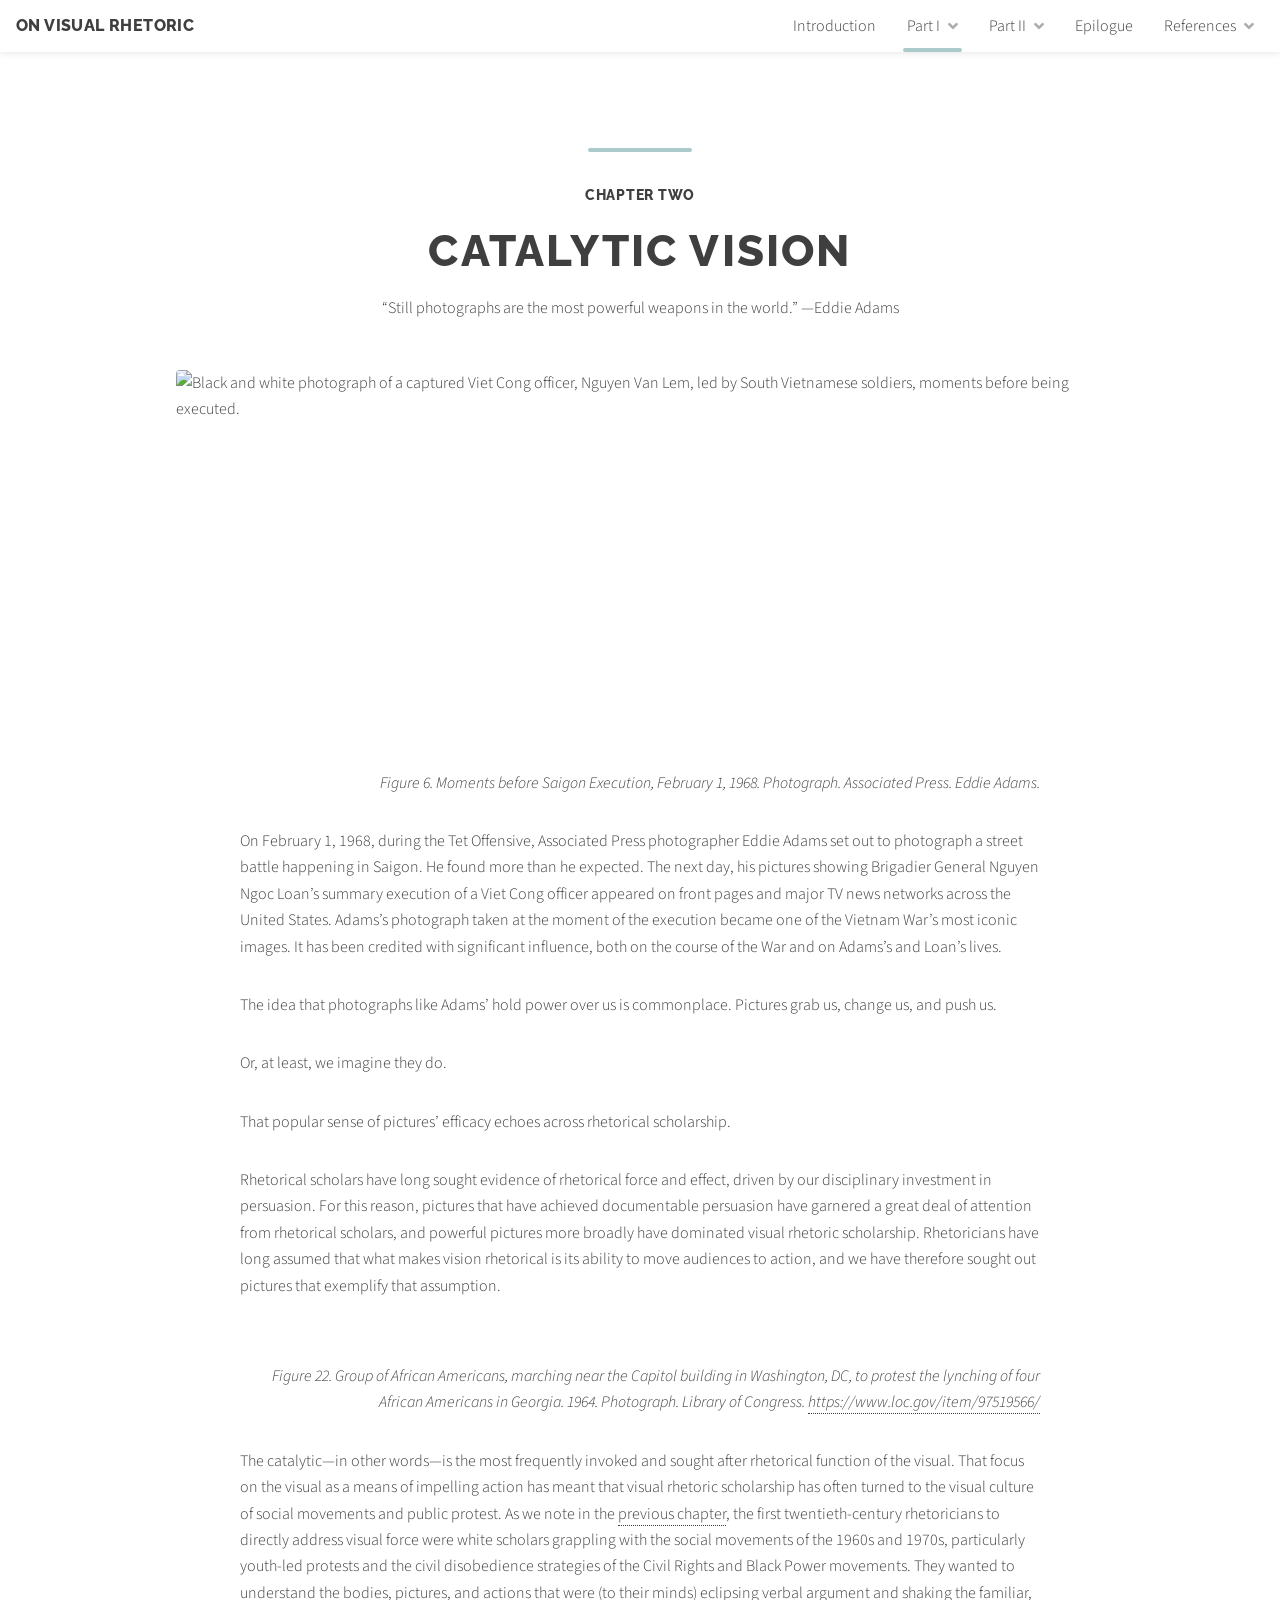
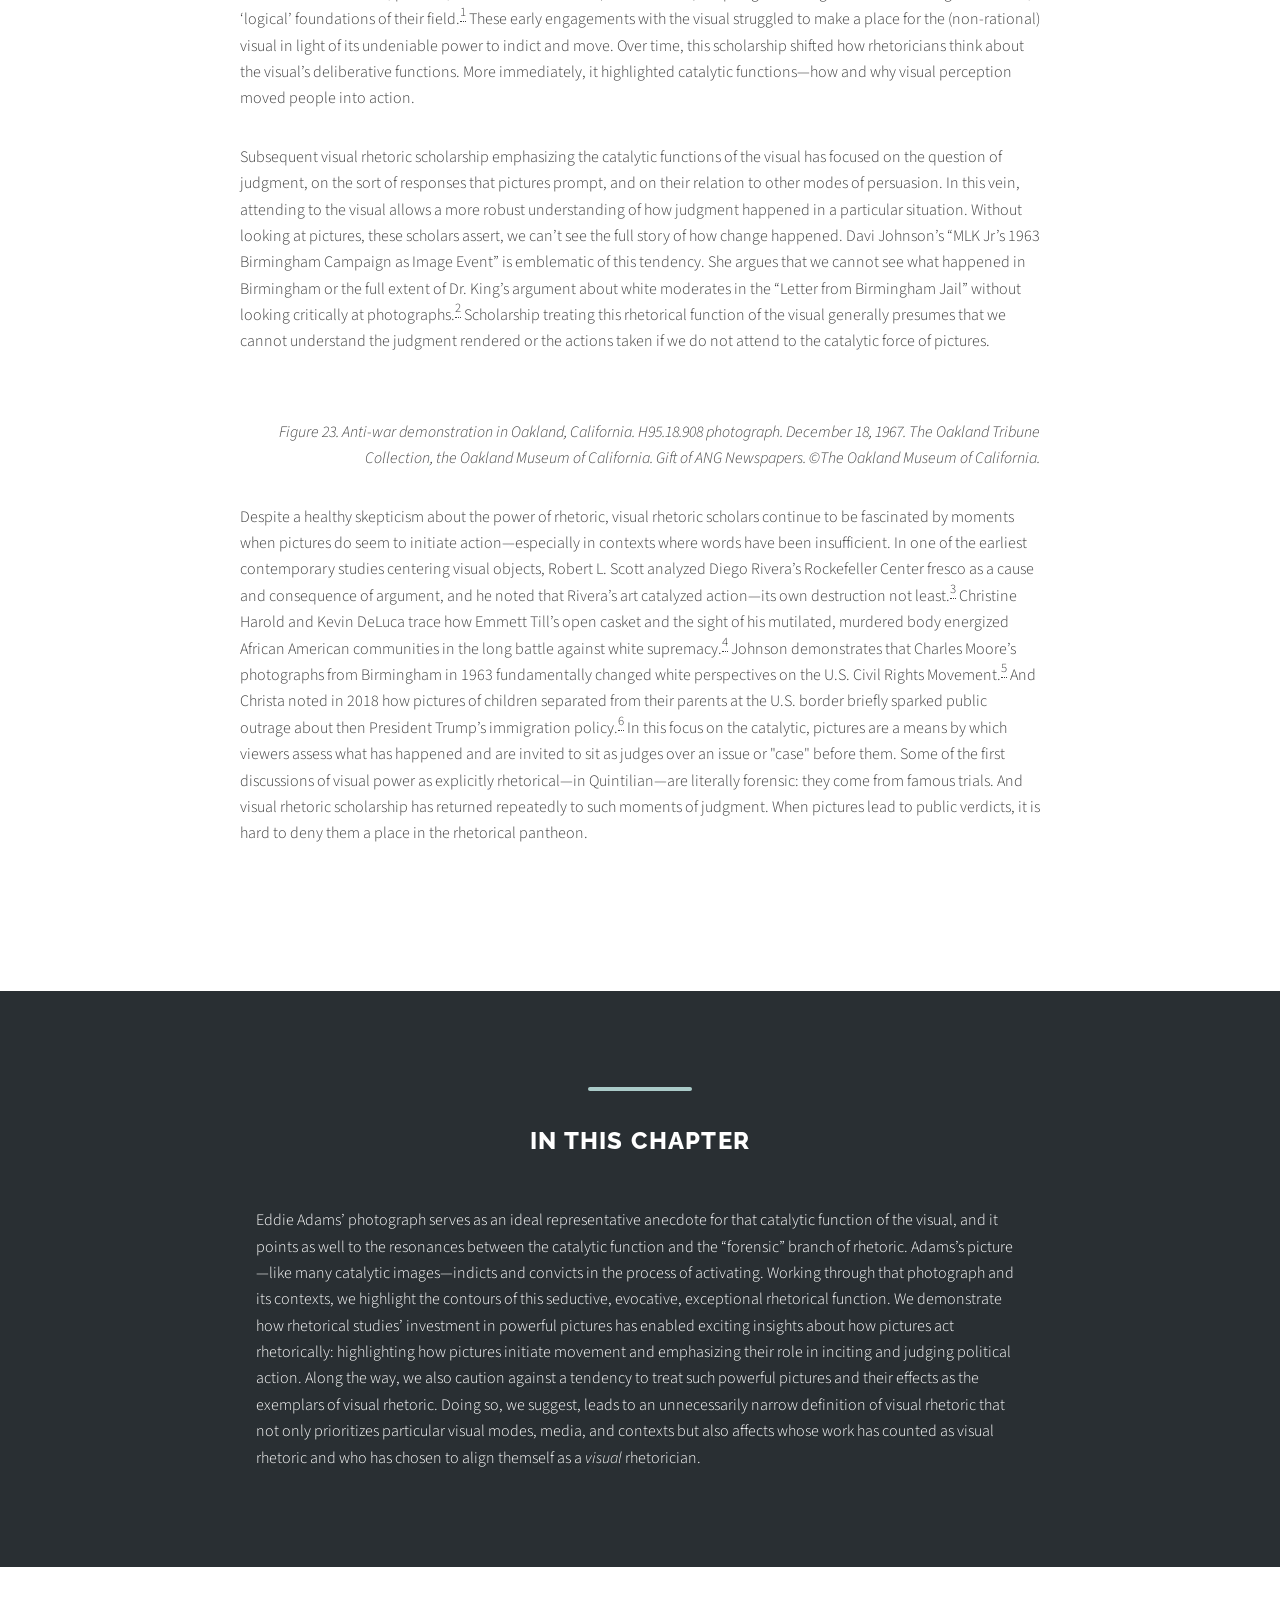
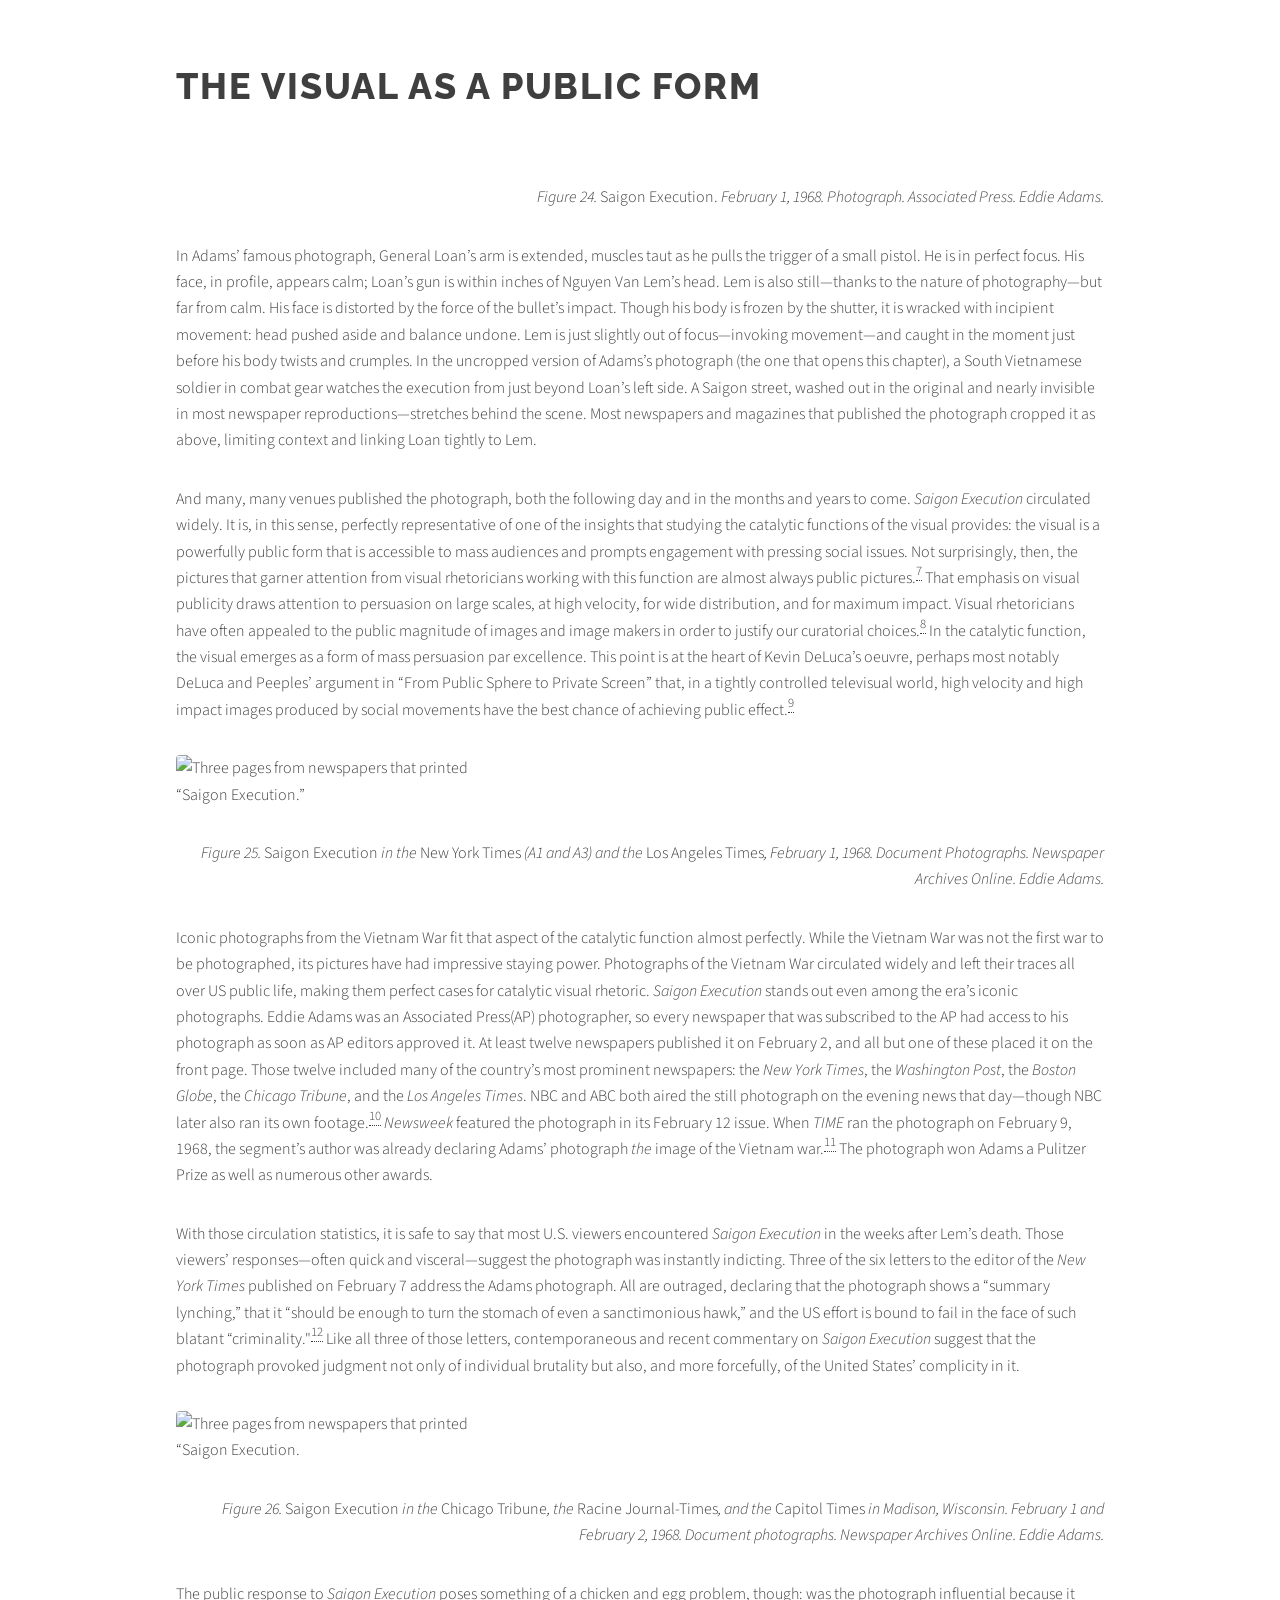
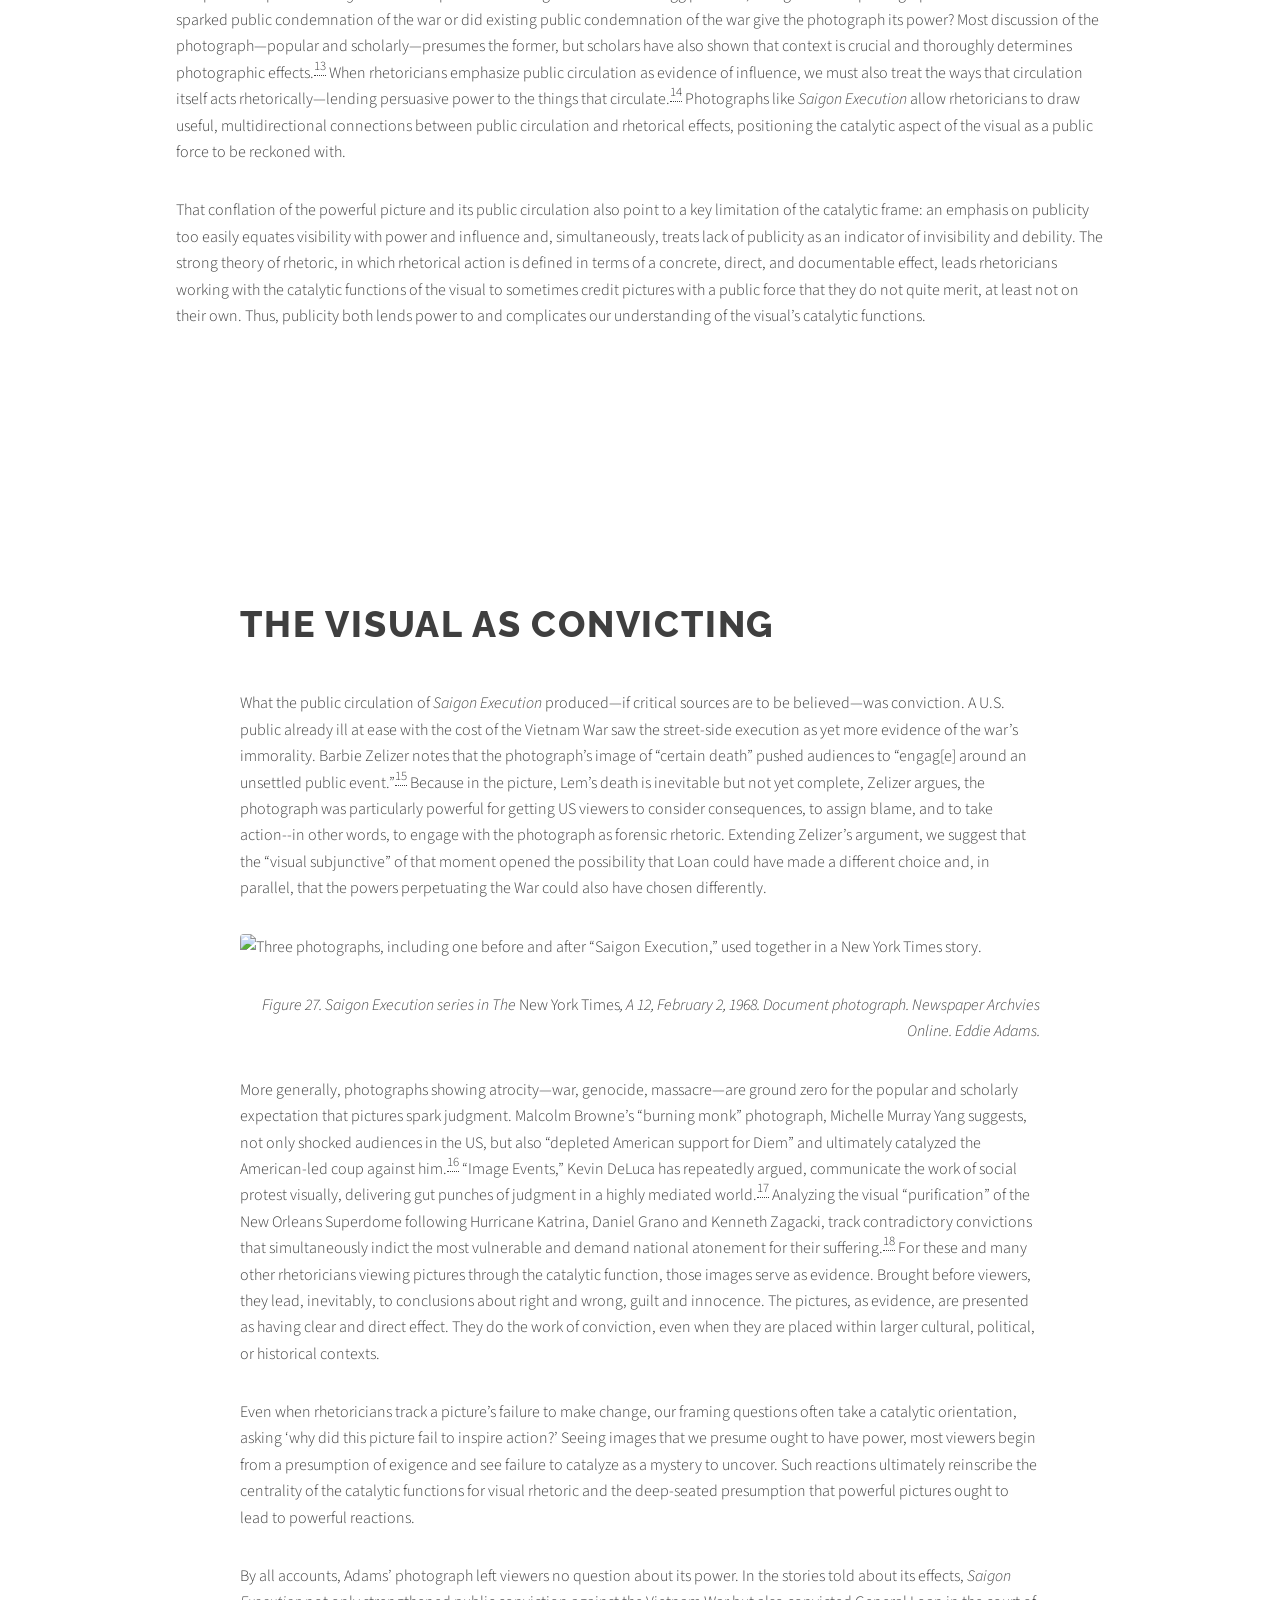
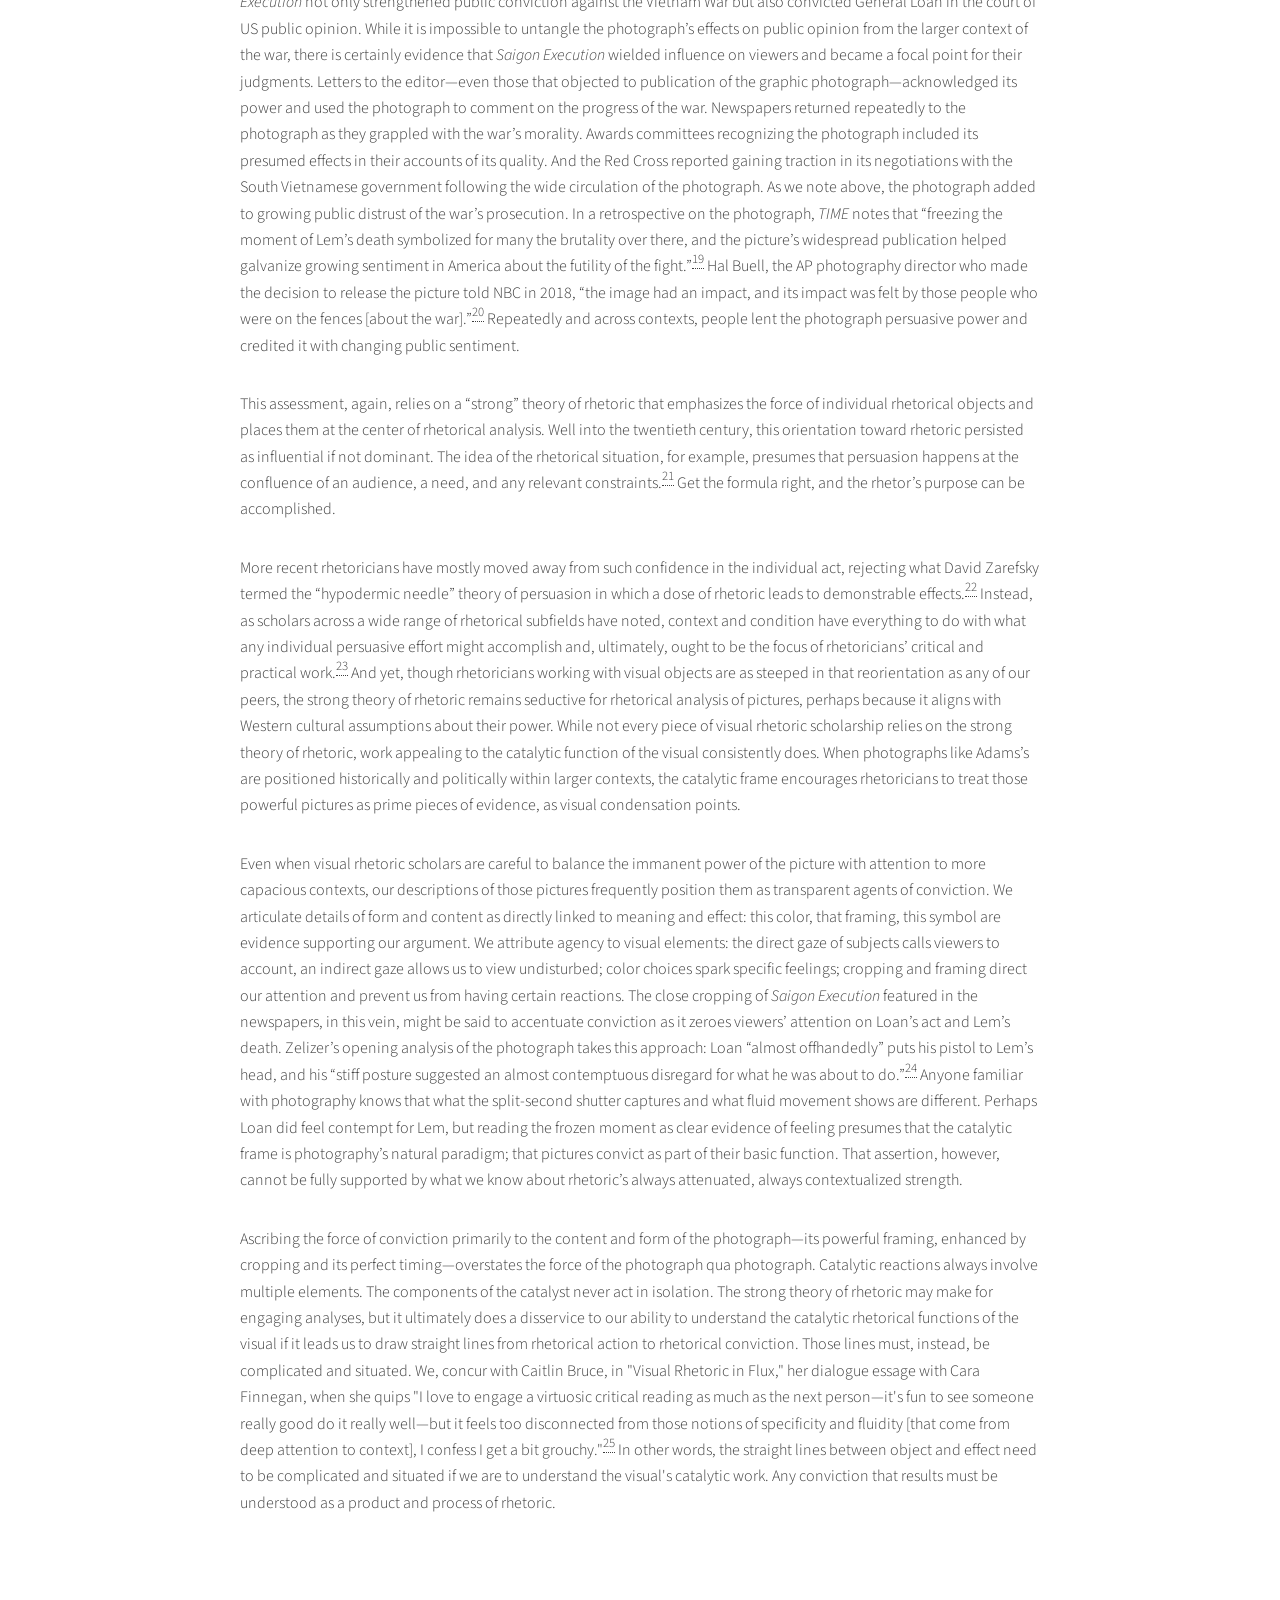
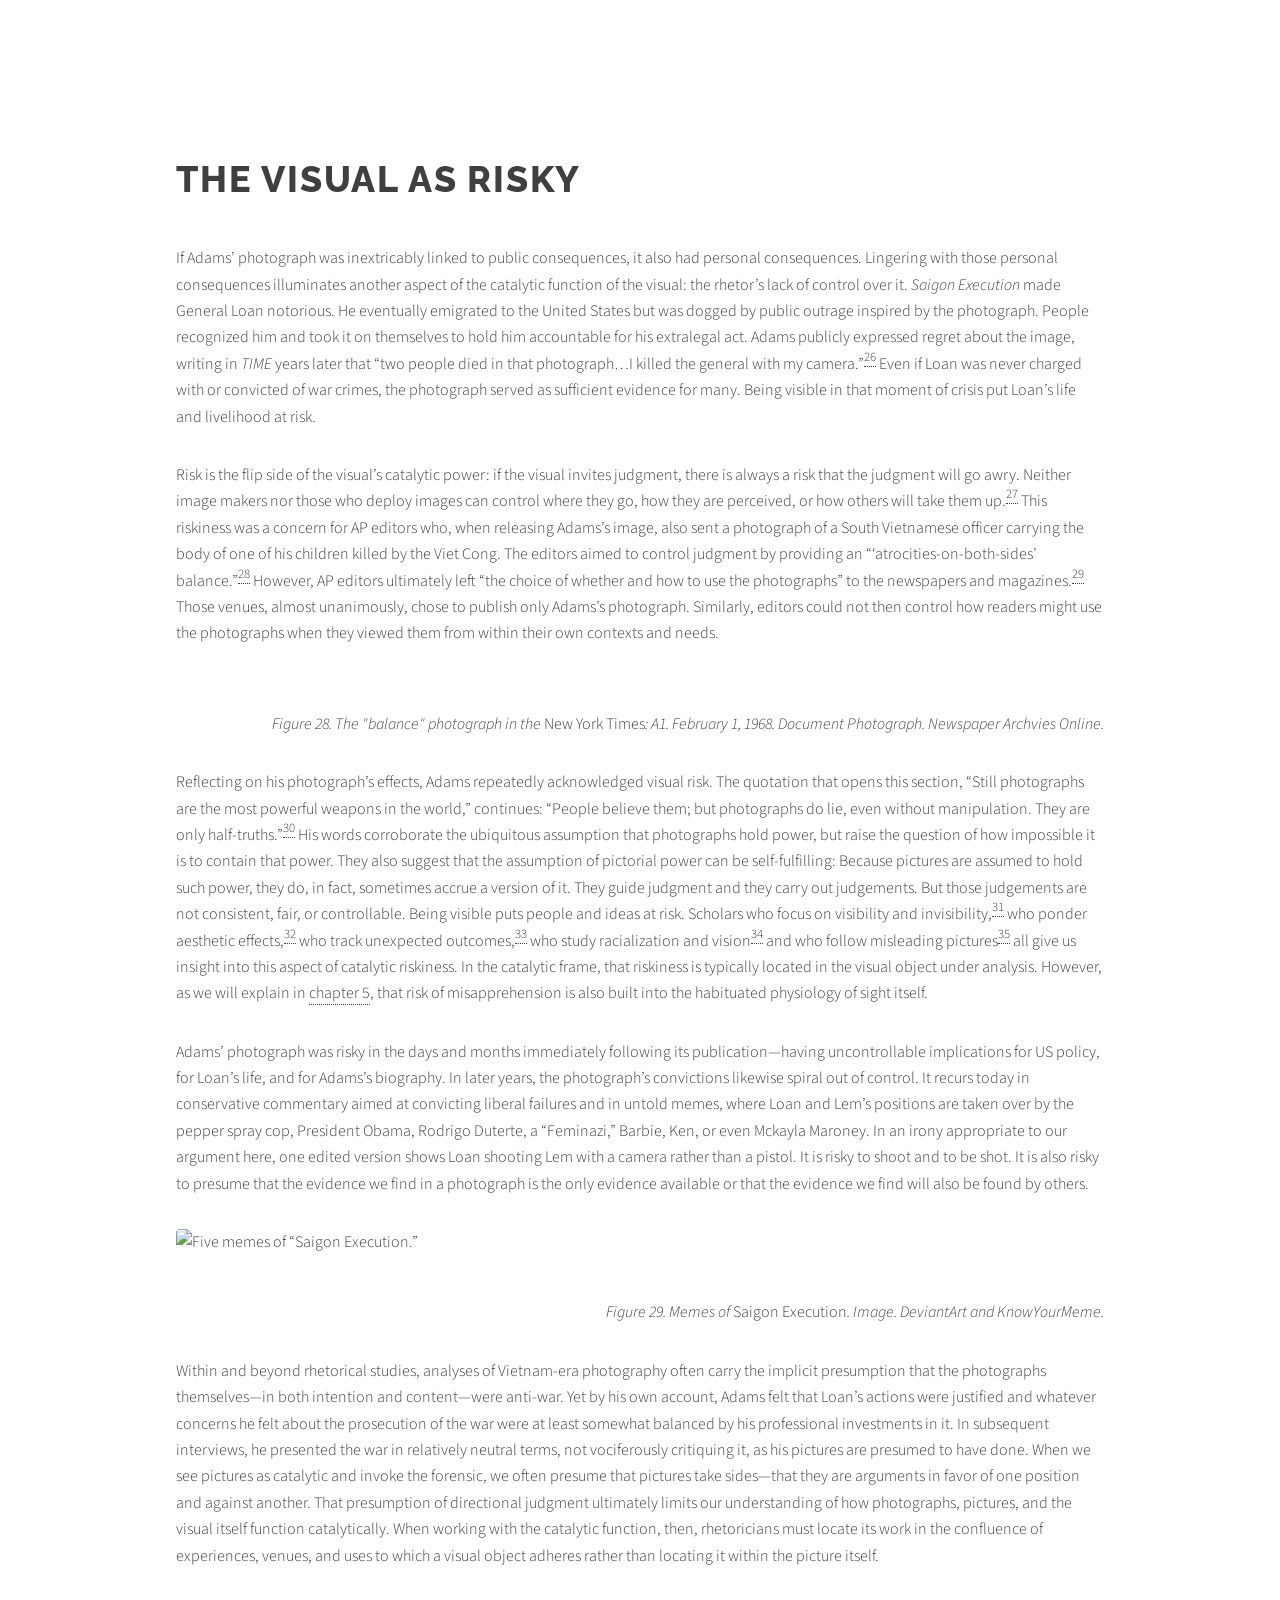
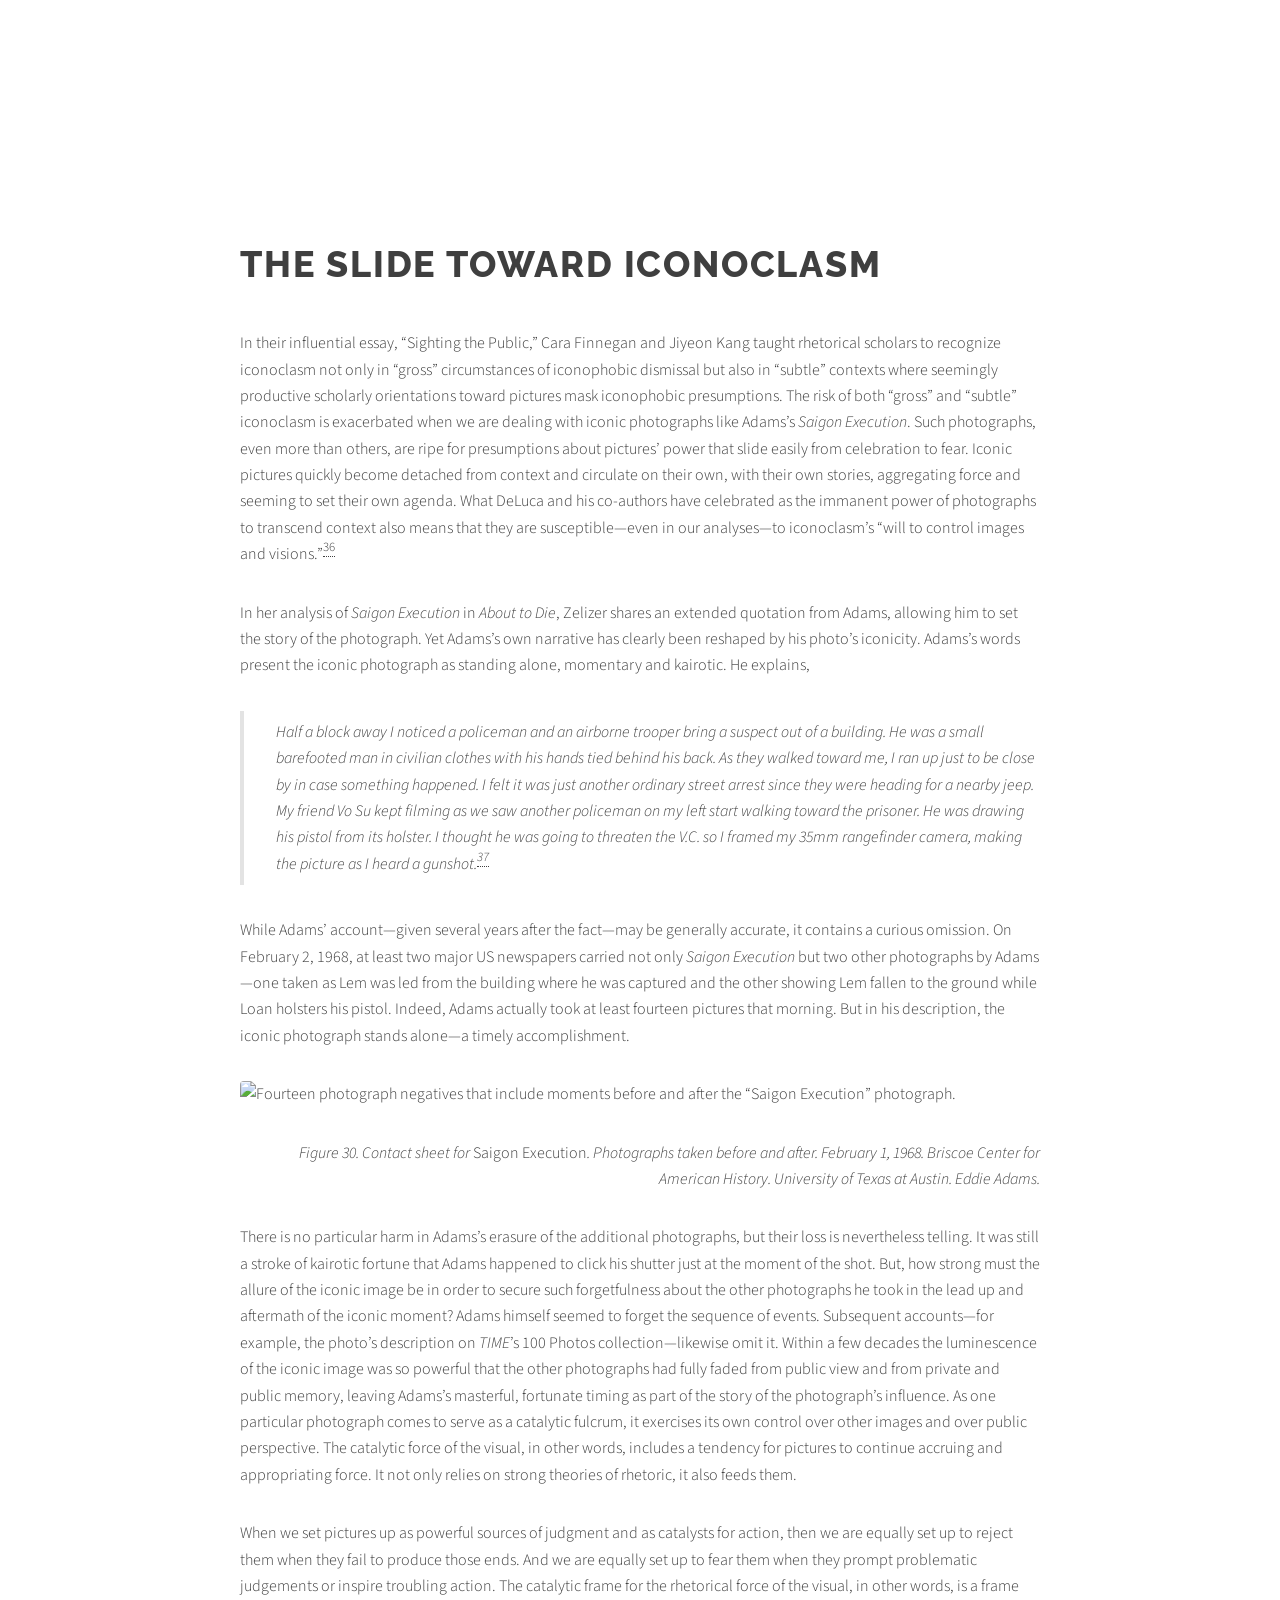
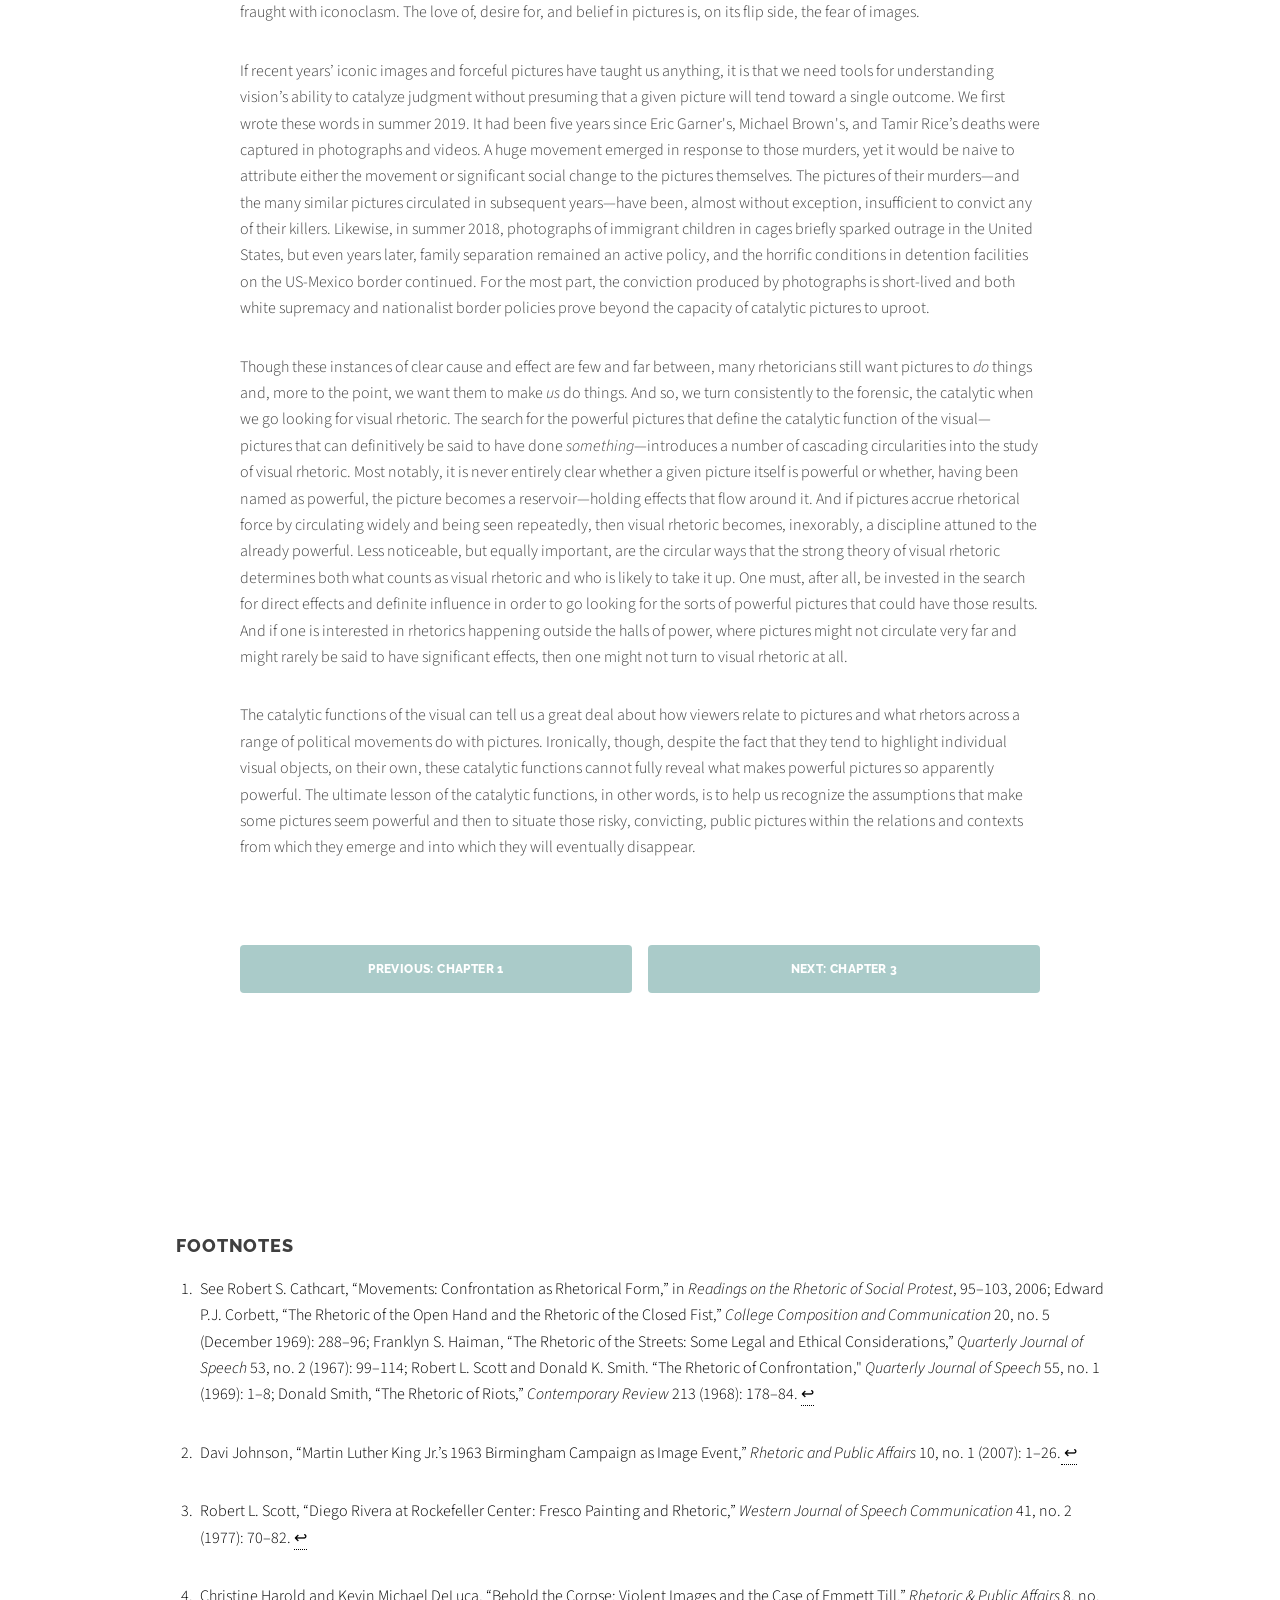
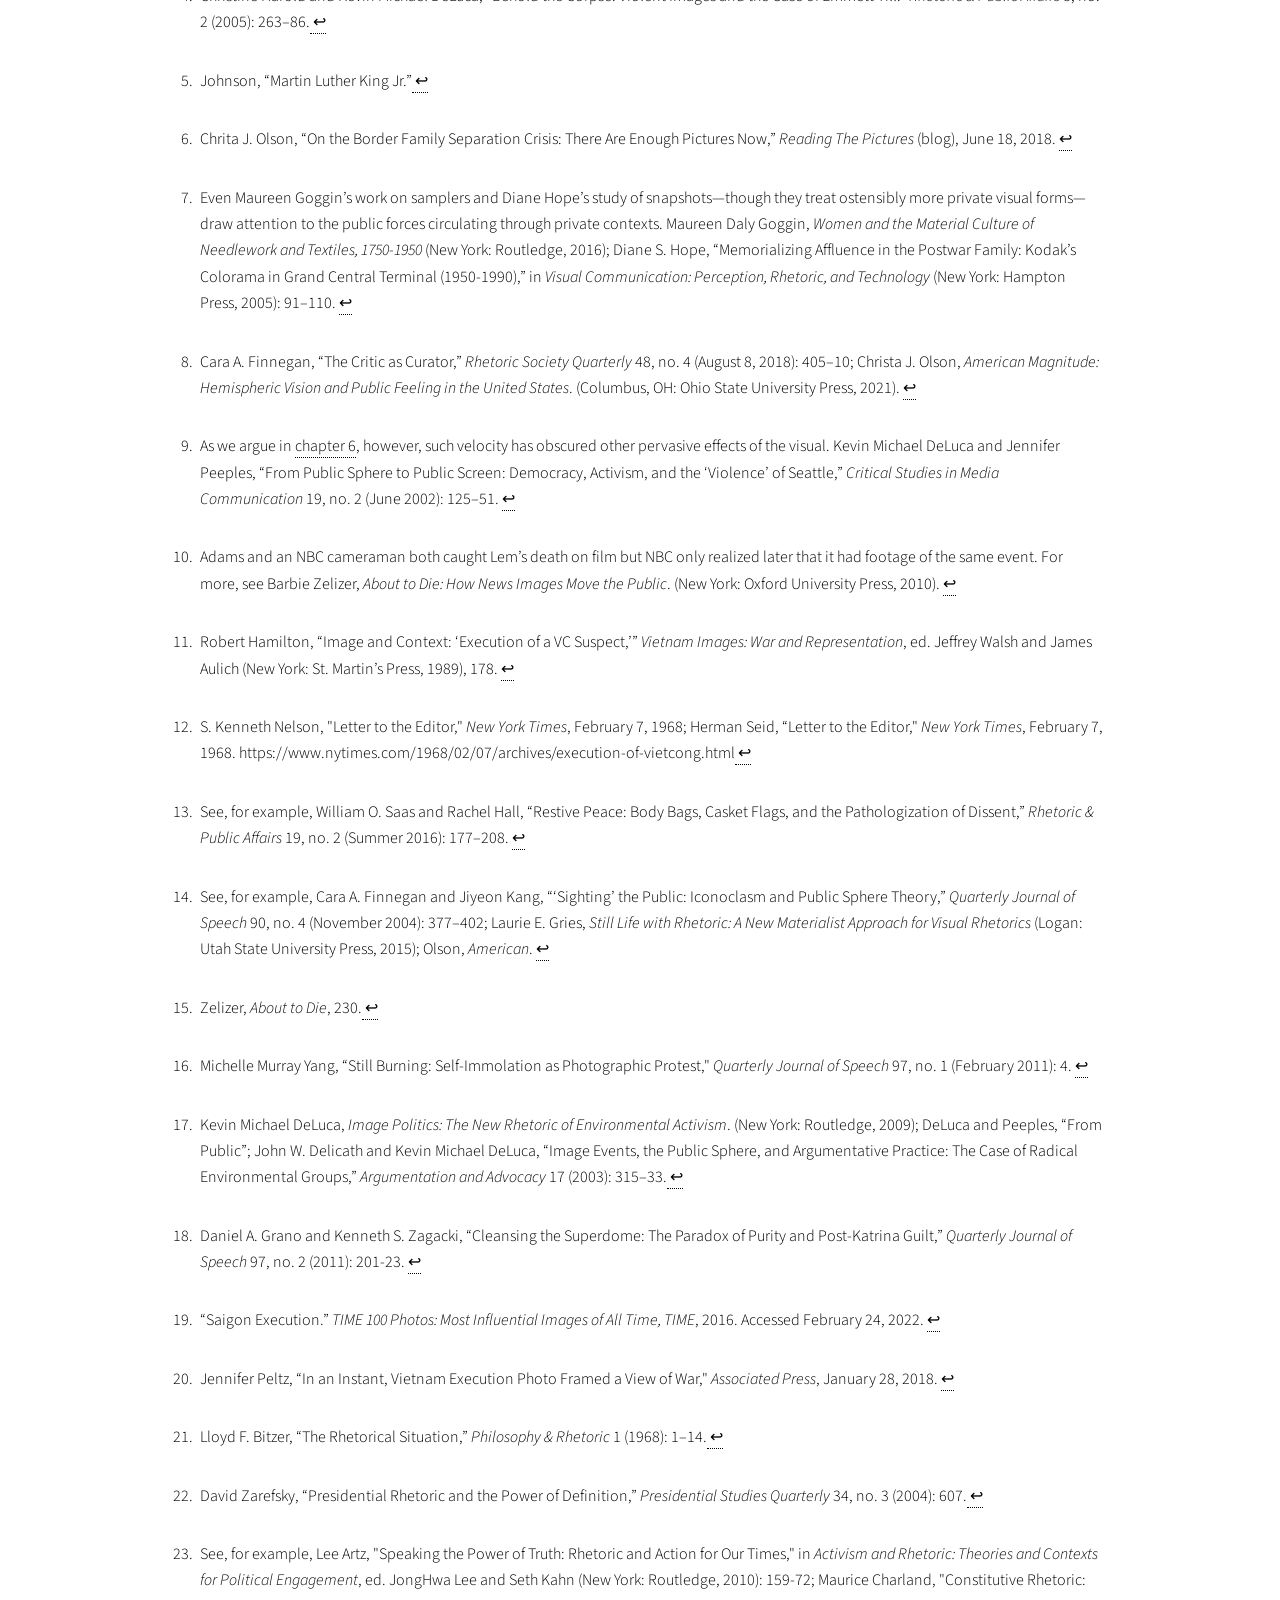
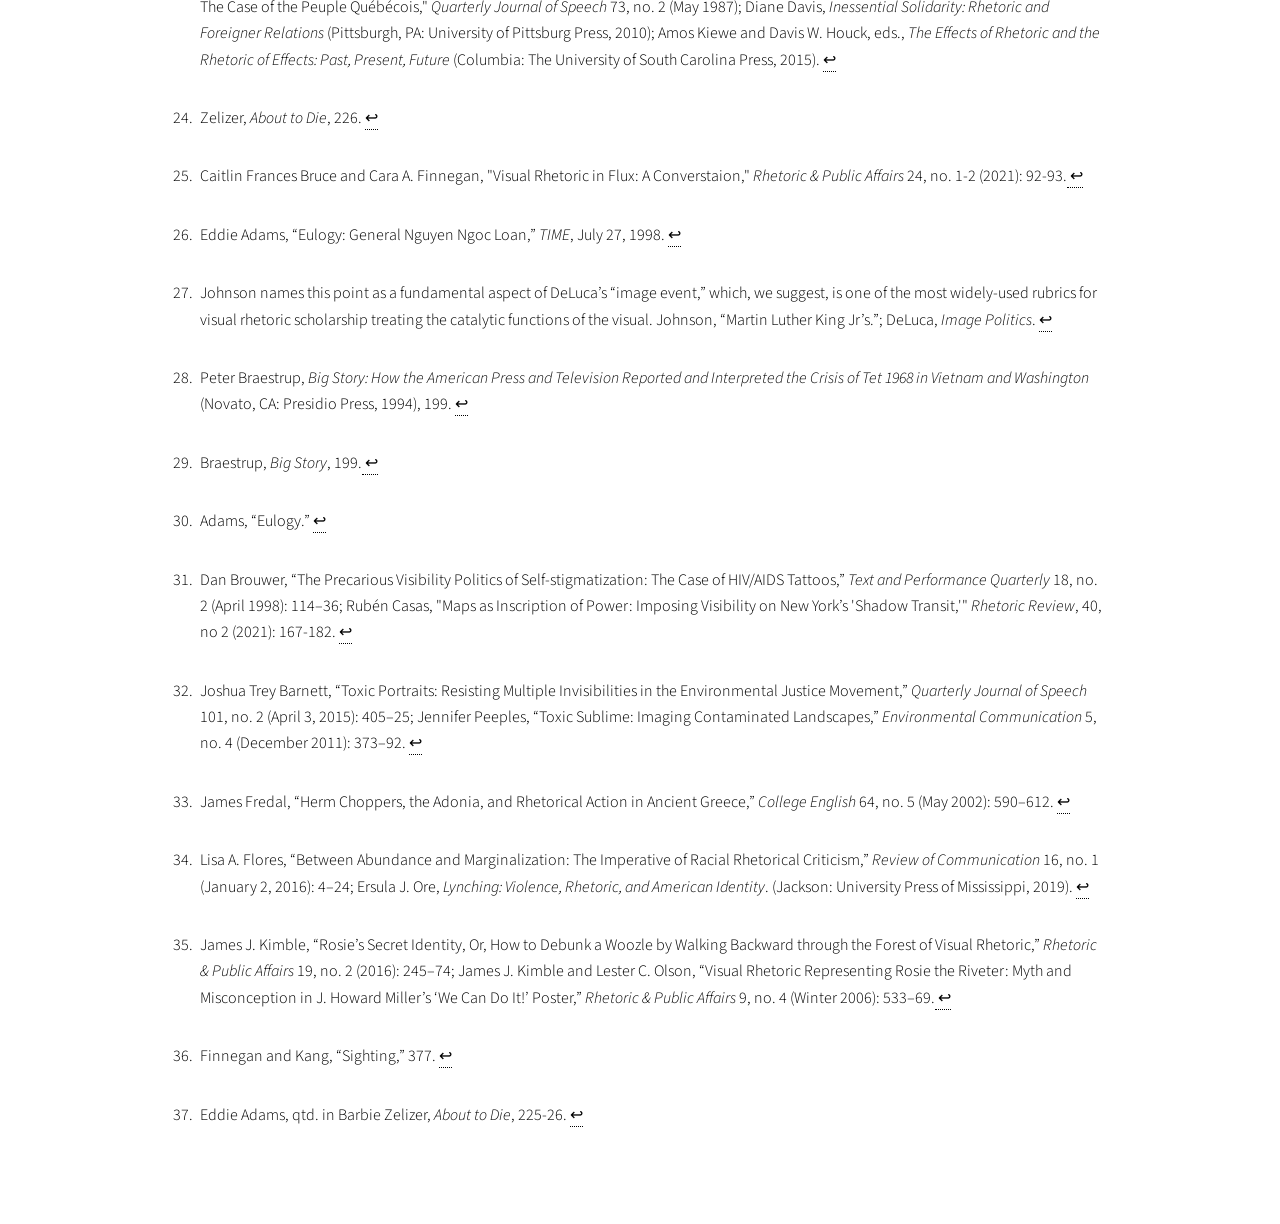
==== chapter2.html @ a8a38930 "Add files via upload" ====
<!DOCTYPE HTML>
<!--
	Relativity by Pixelarity
	pixelarity.com | hello@pixelarity.com
	License: pixelarity.com/license
-->
<html>
	<head>
		<title>On Visual Rhetoric</title>
		<meta charset="utf-8" />
		<meta name="viewport" content="width=device-width, initial-scale=1, user-scalable=no" />
		<link rel="stylesheet" href="assets/css/main.css" />
	</head>
	<body class="is-preload">

		<!-- Wrapper -->
			<div id="wrapper">

				<!-- Header -->
					<header id="header">

						<!-- Logo -->
							<div class="logo">
								<a href="index.html"><strong>On Visual Rhetoric</strong></a>
							</div>

						<!-- Nav -->
							<nav id="nav">
								<ul>
									<li><a href="index.html">Introduction</a></li>
									<li class="current">
										<a href="" class="icon solid fa-angle-down">Part I</a>
										<ul>
											<li><a href="part1.html">Part I Introduction</a></li>
											<li><a href="chapter1.html">Chapter One</a></li>
											<li><a href="chapter2.html">Chapter Two</a></li>
											<li><a href="chapter3.html">Chapter Three</a></li>
										</ul>
									</li>
									<li>
										<a href="#" class="icon solid fa-angle-down">Part II</a>
										<ul>
											<li><a href="part2.html">Part II Introduction</a></li>
											<li><a href="chapter4.html">Chapter Four</a></li>
											<li><a href="chapter5.html">Chapter Five</a></li>
											<li><a href="chapter6.html">Chapter Six</a></li>
										</ul>
									</li>
									<li><a href="epilogue.html">Epilogue</a></li>
									<li>
										<a href="#" class="icon solid fa-angle-down">References</a>
										<ul>
											<li><a href="bibliography.html">Bibliography</a></li>
											<li><a href="images.html">Images</a></li>
										</ul>
									</li>
								</ul>
							</nav>
					</header>

				<!-- Section1 -->
				<section class="main alt">
						<header>
							<h5>Chapter Two</h5>
							<h1>Catalytic Vision</h1>
							<p><i></i>“Still photographs are the most powerful weapons in the world.” —Eddie Adams</p>
						</header>
						<div class="inner style2">
							<div class="image main" data-position="center"><img src="images/2_adams2.jpg" alt="Black and white photograph of a captured Viet Cong officer, Nguyen Van Lem, led by South Vietnamese soldiers, moments before being executed." /></div>
							<p align="right"><em>Figure 6. Moments before Saigon Execution, February 1, 1968. Photograph. Associated Press. Eddie Adams.</em></p>
							<p>On February 1, 1968, during the Tet Offensive, Associated Press photographer Eddie Adams set out to photograph a street battle happening in Saigon. He found more than he expected. The next day, his pictures showing Brigadier General Nguyen Ngoc Loan’s summary execution of a Viet Cong officer appeared on front pages and major TV news networks across the United States. Adams’s photograph taken at the moment of the execution became one of the Vietnam War’s most iconic images. It has been credited with significant influence, both on the course of the War and on Adams’s and Loan’s lives.</p>
							<p>The idea that photographs like Adams’ hold power over us is commonplace. Pictures grab us, change us, and push us.</p> 
							<p>Or, at least, we imagine they do.</p>
							<p>That popular sense of pictures’ efficacy echoes across rhetorical scholarship.</p> 
							<p>Rhetorical scholars have long sought evidence of rhetorical force and effect, driven by our disciplinary investment in persuasion. For this reason, pictures that have achieved documentable persuasion have garnered a great deal of attention from rhetorical scholars, and powerful pictures more broadly have dominated visual rhetoric scholarship. Rhetoricians have long assumed that what makes vision rhetorical is its ability to move audiences to action, and we have therefore sought out pictures that exemplify that assumption. </p>
							<div class="box alt">
								<div class="row gtr-50 gtr-uniform">
										<div class="col-3"><span class="image fit"><img src="images/2_protest1.jpg" alt="" /></span></div>
										<div class="col-3"><span class="image fit"><img src="images/2_protest2.jpg" alt="" /></span></div>
										<div class="col-3"><span class="image fit"><img src="images/2_protest3.jpg" alt="" /></span></div>
										<div class="col-3"><span class="image fit"><img src="images/2_protest4.jpg" alt="" /></span></div>
								</div>
							</div>
							<p align="right"><em>Figure 22. Group of African Americans, marching near the Capitol building in Washington, DC, to protest the lynching of four African Americans in Georgia. 1964. Photograph. Library of Congress. <a href="https://www.loc.gov/item/97519566/">https://www.loc.gov/item/97519566/</a></em></p>
							<p>The catalytic—in other words—is the most frequently invoked and sought after rhetorical function of the visual. That focus on the visual as a means of impelling action has meant that visual rhetoric scholarship has often turned to the visual culture of social movements and public protest. As we note in the <a href="chapter1.html">previous chapter</a>, the first twentieth-century rhetoricians to directly address visual force were white scholars grappling with the social movements of the 1960s and 1970s, particularly youth-led protests and the civil disobedience strategies of the Civil Rights and Black Power movements. They wanted to understand the bodies, pictures, and actions that were (to their minds) eclipsing verbal argument and shaking the familiar, ‘logical’ foundations of their field.<sup id="fnref:1"><a href="#fn:1" rel="footnote">1</a></sup> These early engagements with the visual struggled to make a place for the (non-rational) visual in light of its undeniable power to indict and move. Over time, this scholarship shifted how rhetoricians think about the visual’s deliberative functions. More immediately, it highlighted catalytic functions—how and why visual perception moved people into action. </p>
							<p>Subsequent visual rhetoric scholarship emphasizing the catalytic functions of the visual has focused on the question of judgment, on the sort of responses that pictures prompt, and on their relation to other modes of persuasion. In this vein, attending to the visual allows a more robust understanding of how judgment happened in a particular situation. Without looking at pictures, these scholars assert, we can’t see the full story of how change happened. Davi Johnson’s “MLK Jr’s 1963 Birmingham Campaign as Image Event” is emblematic of this tendency. She argues that we cannot see what happened in Birmingham or the full extent of Dr. King’s argument about white moderates in the “Letter from Birmingham Jail” without looking critically at photographs.<sup id="fnref:2"><a href="#fn:2" rel="footnote">2</a></sup> Scholarship treating this rhetorical function of the visual generally presumes that we cannot understand the judgment rendered or the actions taken if we do not attend to the catalytic force of pictures.</p>
							<div class="box alt">
								<div class="row gtr-50 gtr-uniform">
										<div class="col-3"><span class="image fit"><img src="images/2_protest11.jpg" alt="" /></span></div>
										<div class="col-3"><span class="image fit"><img src="images/2_protest12.jpg" alt="" /></span></div>
										<div class="col-3"><span class="image fit"><img src="images/2_protest13.jpg" alt="" /></span></div>
										<div class="col-3"><span class="image fit"><img src="images/2_protest14.jpg" alt="" /></span></div>
								</div>
							</div>
							<p align="right"><em>Figure 23. Anti-war demonstration in Oakland, California. H95.18.908 photograph. December 18, 1967. The Oakland Tribune Collection, the Oakland Museum of California. Gift of ANG Newspapers. &copy;The Oakland Museum of California.</em></p>
							<p>Despite a healthy skepticism about the power of rhetoric, visual rhetoric scholars continue to be fascinated by moments when pictures do seem to initiate action—especially in contexts where words have been insufficient. In one of the earliest contemporary studies centering visual objects, Robert L. Scott analyzed Diego Rivera’s Rockefeller Center fresco as a cause and consequence of argument, and he noted that Rivera’s art catalyzed action—its own destruction not least.<sup id="fnref:3"><a href="#fn:3" rel="footnote">3</a></sup> Christine Harold and Kevin DeLuca trace how Emmett Till’s open casket and the sight of his mutilated, murdered body energized African American communities in the long battle against white supremacy.<sup id="fnref:4"><a href="#fn:4" rel="footnote">4</a></sup> Johnson demonstrates that Charles Moore’s photographs from Birmingham in 1963 fundamentally changed white perspectives on the U.S. Civil Rights Movement.<sup id="fnref:5"><a href="#fn:5" rel="footnote">5</a></sup> And Christa noted in 2018 how pictures of children separated from their parents at the U.S. border briefly sparked public outrage about then President Trump’s immigration policy.<sup id="fnref:6"><a href="#fn:6" rel="footnote">6</a></sup> In this focus on the catalytic, pictures are a means by which viewers assess what has happened and are invited to sit as judges over an issue or "case" before them. Some of the first discussions of visual power as explicitly rhetorical—in Quintilian—are literally forensic: they come from famous trials. And visual rhetoric scholarship has returned repeatedly to such moments of judgment. When pictures lead to public verdicts, it is hard to deny them a place in the rhetorical pantheon.</p>
						</div>
					</section>
				
				<section class="main accent2">
					<header><h3>In this chapter</h3></header>
					<div class="inner narrow">
					<p>Eddie Adams’ photograph serves as an ideal representative anecdote for that catalytic function of the visual, and it points as well to the resonances between the catalytic function and the “forensic” branch of rhetoric. Adams’s picture—like many catalytic images—indicts and convicts in the process of activating. Working through that photograph and its contexts, we highlight the contours of this seductive, evocative, exceptional rhetorical function. We demonstrate how rhetorical studies’ investment in powerful pictures has enabled exciting insights about how pictures act rhetorically: highlighting how pictures initiate movement and emphasizing their role in inciting and judging political action. Along the way, we also caution against a tendency to treat such powerful pictures and their effects as the exemplars of visual rhetoric. Doing so, we suggest, leads to an unnecessarily narrow definition of visual rhetoric that not only prioritizes particular visual modes, media, and contexts but also affects whose work has counted as visual rhetoric and who has chosen to align themself as a <em>visual</em> rhetorician.</p>
					</div>
				</section>
				
				<section class="main">
				<div class="inner">
					<h2>The Visual as a Public Form</h2><br>
					<span class="image fit"><img src="images/2_adams.jpg" alt="" /></span>
					<p align="right"><em>Figure 24. </em>Saigon Execution.<em> February 1, 1968. Photograph. Associated Press. Eddie Adams.</em></p>
					<p>In Adams’ famous photograph, General Loan’s arm is extended, muscles taut as he pulls the trigger of a small pistol. He is in perfect focus. His face, in profile, appears calm; Loan’s gun is within inches of Nguyen Van Lem’s head. Lem is also still—thanks to the nature of photography—but far from calm. His face is distorted by the force of the bullet’s impact. Though his body is frozen by the shutter, it is wracked with incipient movement: head pushed aside and balance undone. Lem is just slightly out of focus—invoking movement—and caught in the moment just before his body twists and crumples. In the uncropped version of Adams’s photograph (the one that opens this chapter), a South Vietnamese soldier in combat gear watches the execution from just beyond Loan’s left side. A Saigon street, washed out in the original and nearly invisible in most newspaper reproductions—stretches behind the scene. Most newspapers and magazines that published the photograph cropped it as above, limiting context and linking Loan tightly to Lem.</p>
					<p>And many, many venues published the photograph, both the following day and in the months and years to come. <em>Saigon Execution</em> circulated widely. It is, in this sense, perfectly representative of one of the insights that studying the catalytic functions of the visual provides: the visual is a powerfully public form that is accessible to mass audiences and prompts engagement with pressing social issues. Not surprisingly, then, the pictures that garner attention from visual rhetoricians working with this function are almost always public pictures.<sup id="fnref:7"><a href="#fn:7" rel="footnote">7</a></sup> That emphasis on visual publicity draws attention to persuasion on large scales, at high velocity, for wide distribution, and for maximum impact. Visual rhetoricians have often appealed to the public magnitude of images and image makers in order to justify our curatorial choices.<sup id="fnref:8"><a href="#fn:8" rel="footnote">8</a></sup> In the catalytic function, the visual emerges as a form of mass persuasion par excellence. This point is at the heart of Kevin DeLuca’s oeuvre, perhaps most notably DeLuca and Peeples’ argument in “From Public Sphere to Private Screen” that, in a tightly controlled televisual world, high velocity and high impact images produced by social movements have the best chance of achieving public effect.<sup id="fnref:9"><a href="#fn:9" rel="footnote">9</a></sup> </p>
					<div class="box alt">
								<div class="row gtr-50 gtr-uniform">
										<div class="col-4"><span class="image fit"><img src="images/2-nyt.jpg" alt="Three pages from newspapers that printed “Saigon Execution.”" /></span></div>
										<div class="col-4"><span class="image fit"><img src="images/2-nyt2.jpg" alt="" /></span></div>
										<div class="col-4"><span class="image fit"><img src="images/2-latimes.jpg" alt="" /></span></div>
								</div>
							</div>
					<p align="right"><em>Figure 25. </em>Saigon Execution<em> in the </em>New York Times<em> (A1 and A3) and the </em>Los Angeles Times<em>, February 1, 1968. Document Photographs. Newspaper Archives Online. Eddie Adams.</em></p>
					<p>Iconic photographs from the Vietnam War fit that aspect of the catalytic function almost perfectly. While the Vietnam War was not the first war to be photographed, its pictures have had impressive staying power. Photographs of the Vietnam War circulated widely and left their traces all over US public life, making them perfect cases for catalytic visual rhetoric. <em>Saigon Execution</em> stands out even among the era’s iconic photographs. Eddie Adams was an Associated Press(AP) photographer, so every newspaper that was subscribed to the AP had access to his photograph as soon as AP editors approved it. At least twelve newspapers published it on February 2, and all but one of these placed it on the front page. Those twelve included many of the country’s most prominent newspapers: the <em>New York Times</em>, the <em>Washington Post</em>, the <em>Boston Globe</em>, the <em>Chicago Tribune</em>, and the <em>Los Angeles Times</em>. NBC and ABC both aired the still photograph on the evening news that day—though NBC later also ran its own footage.<sup id="fnref:10"><a href="#fn:10" rel="footnote">10</a></sup> <em>Newsweek</em> featured the photograph in its February 12 issue. When <em>TIME</em> ran the photograph on February 9, 1968, the segment’s author was already declaring Adams’ photograph <em>the</em> image of the Vietnam war.<sup id="fnref:11"><a href="#fn:11" rel="footnote">11</a></sup> The photograph won Adams a Pulitzer Prize as well as numerous other awards.</p>
					<p>With those circulation statistics, it is safe to say that most U.S. viewers encountered <em>Saigon Execution</em> in the weeks after Lem’s death. Those viewers’ responses—often quick and visceral—suggest the photograph was instantly indicting. Three of the six letters to the editor of the <em>New York Times</em> published on February 7 address the Adams photograph. All are outraged, declaring that the photograph shows a “summary lynching,” that it “should be enough to turn the stomach of even a sanctimonious hawk,” and the US effort is bound to fail in the face of such blatant “criminality."<sup id="fnref:12"><a href="#fn:12" rel="footnote">12</a></sup> Like all three of those letters, contemporaneous and recent commentary on <em>Saigon Execution</em> suggest that the photograph provoked judgment not only of individual brutality but also, and more forcefully, of the United States’ complicity in it.</p>
					<div class="box alt">
								<div class="row gtr-50 gtr-uniform">
										<div class="col-4"><span class="image fit"><img src="images/2-chicagotrib.jpg" alt="Three pages from newspapers that printed “Saigon Execution." /></span></div>
										<div class="col-4"><span class="image fit"><img src="images/2-racine.jpg" alt="" /></span></div>
										<div class="col-4"><span class="image fit"><img src="images/2-captimes.jpg" alt="" /></span></div>
								</div>
							</div>
					<p align="right"><em>Figure 26. </em>Saigon Execution<em> in the </em>Chicago Tribune<em>, the </em>Racine Journal-Times<em>, and the </em>Capitol Times<em> in Madison, Wisconsin. February 1 and February 2, 1968. Document photographs. Newspaper Archives Online. Eddie Adams.</em></p>
					<p>The public response to <em>Saigon Execution</em> poses something of a chicken and egg problem, though: was the photograph influential because it sparked public condemnation of the war or did existing public condemnation of the war give the photograph its power? Most discussion of the photograph—popular and scholarly—presumes the former, but scholars have also shown that context is crucial and thoroughly determines photographic effects.<sup id="fnref:13"><a href="#fn:13" rel="footnote">13</a></sup> When rhetoricians emphasize public circulation as evidence of influence, we must also treat the ways that circulation itself acts rhetorically—lending persuasive power to the things that circulate.<sup id="fnref:14"><a href="#fn:14" rel="footnote">14</a></sup> Photographs like <em>Saigon Execution</em> allow rhetoricians to draw useful, multidirectional connections between public circulation and rhetorical effects, positioning the catalytic aspect of the visual as a public force to be reckoned with.</p>
					<p>That conflation of the powerful picture and its public circulation also point to a key limitation of the catalytic frame: an emphasis on publicity too easily equates visibility with power and influence and, simultaneously, treats lack of publicity as an indicator of invisibility and debility. The strong theory of rhetoric, in which rhetorical action is defined in terms of a concrete, direct, and documentable effect, leads rhetoricians working with the catalytic functions of the visual to sometimes credit pictures with a public force that they do not quite merit, at least not on their own. Thus, publicity both lends power to and complicates our understanding of the visual’s catalytic functions.</p>
					</div>
				</section>
				
				<section class="main alt">
					<div class="inner style2">
					<h2>The Visual as Convicting</h2><br>
						<p>What the public circulation of <em>Saigon Execution</em> produced—if critical sources are to be believed—was conviction. A U.S. public already ill at ease with the cost of the Vietnam War saw the street-side execution as yet more evidence of the war’s immorality. Barbie Zelizer notes that the photograph’s image of “certain death” pushed audiences to “engag[e] around an unsettled public event.”<sup id="fnref:15"><a href="#fn:15" rel="footnote">15</a></sup> Because in the picture, Lem’s death is inevitable but not yet complete, Zelizer argues, the photograph was particularly powerful for getting US viewers to consider consequences, to assign blame, and to take action--in other words, to engage with the photograph as forensic rhetoric. Extending Zelizer’s argument, we suggest that the “visual subjunctive” of that moment opened the possibility that Loan could have made a different choice and, in parallel, that the powers perpetuating the War could also have chosen differently.</p>
						<span class="image fit"><img src="images/2-nyt-pg12.jpg" alt="Three photographs, including one before and after “Saigon Execution,” used together in a New York Times story. " /></span>
						<p align="right"><em>Figure 27. <em>Saigon Execution</em> series in The </em> New York Times<em>, A 12, February 2, 1968. Document photograph. Newspaper Archvies Online. Eddie Adams.</em></p>
						<p>More generally, photographs showing atrocity—war, genocide, massacre—are ground zero for the popular and scholarly expectation that pictures spark judgment. Malcolm Browne’s “burning monk” photograph, Michelle Murray Yang suggests, not only shocked audiences in the US, but also “depleted American support for Diem” and ultimately catalyzed the American-led coup against him.<sup id="fnref:16"><a href="#fn:16" rel="footnote">16</a></sup> “Image Events,” Kevin DeLuca has repeatedly argued, communicate the work of social protest visually, delivering gut punches of judgment in a highly mediated world.<sup id="fnref:17"><a href="#fn:17" rel="footnote">17</a></sup> Analyzing the visual “purification” of the New Orleans Superdome following Hurricane Katrina, Daniel Grano and Kenneth Zagacki, track contradictory convictions that simultaneously indict the most vulnerable and demand national atonement for their suffering.<sup id="fnref:18"><a href="#fn:18" rel="footnote">18</a></sup> For these and many other rhetoricians viewing pictures through the catalytic function, those images serve as evidence. Brought before viewers, they lead, inevitably, to conclusions about right and wrong, guilt and innocence. The pictures, as evidence, are presented as having clear and direct effect. They do the work of conviction, even when they are placed within larger cultural, political, or historical contexts.</p>
						<p>Even when rhetoricians track a picture’s failure to make change, our framing questions often take a catalytic orientation, asking ‘why did this picture fail to inspire action?’ Seeing images that we presume ought to have power, most viewers begin from a presumption of exigence and see failure to catalyze as a mystery to uncover. Such reactions ultimately reinscribe the centrality of the catalytic functions for visual rhetoric and the deep-seated presumption that powerful pictures ought to lead to powerful reactions.</p>
						<p>By all accounts, Adams’ photograph left viewers no question about its power. In the stories told about its effects, <em>Saigon Execution</em> not only strengthened public conviction against the Vietnam War but also convicted General Loan in the court of US public opinion. While it is impossible to untangle the photograph’s effects on public opinion from the larger context of the war, there is certainly evidence that <em>Saigon Execution</em> wielded influence on viewers and became a focal point for their judgments. Letters to the editor—even those that objected to publication of the graphic photograph—acknowledged its power and used the photograph to comment on the progress of the war. Newspapers returned repeatedly to the photograph as they grappled with the war’s morality. Awards committees recognizing the photograph included its presumed effects in their accounts of its quality. And the Red Cross reported gaining traction in its negotiations with the South Vietnamese government following the wide circulation of the photograph. As we note above, the photograph added to growing public distrust of the war’s prosecution. In a retrospective on the photograph, <em>TIME</em> notes that “freezing the moment of Lem’s death symbolized for many the brutality over there, and the picture’s widespread publication helped galvanize growing sentiment in America about the futility of the fight.”<sup id="fnref:19"><a href="#fn:19" rel="footnote">19</a></sup> Hal Buell, the AP photography director who made the decision to release the picture told NBC in 2018, “the image had an impact, and its impact was felt by those people who were on the fences [about the war].”<sup id="fnref:20"><a href="#fn:20" rel="footnote">20</a></sup> Repeatedly and across contexts, people lent the photograph persuasive power and credited it with changing public sentiment.</p>
						<p>This assessment, again, relies on a “strong” theory of rhetoric that emphasizes the force of individual rhetorical objects and places them at the center of rhetorical analysis. Well into the twentieth century, this orientation toward rhetoric persisted as influential if not dominant. The idea of the rhetorical situation, for example, presumes that persuasion happens at the confluence of an audience, a need, and any relevant constraints.<sup id="fnref:21"><a href="#fn:21" rel="footnote">21</a></sup> Get the formula right, and the rhetor’s purpose can be accomplished.</p>
						<p>More recent rhetoricians have mostly moved away from such confidence in the individual act, rejecting what David Zarefsky termed the “hypodermic needle” theory of persuasion in which a dose of rhetoric leads to demonstrable effects.<sup id="fnref:22"><a href="#fn:22" rel="footnote">22</a></sup> Instead, as scholars across a wide range of rhetorical subfields have noted, context and condition have everything to do with what any individual persuasive effort might accomplish and, ultimately, ought to be the focus of rhetoricians’ critical and practical work.<sup id="fnref:23"><a href="#fn:23" rel="footnote">23</a></sup> And yet, though rhetoricians working with visual objects are as steeped in that reorientation as any of our peers, the strong theory of rhetoric remains seductive for rhetorical analysis of pictures, perhaps because it aligns with Western cultural assumptions about their power. While not every piece of visual rhetoric scholarship relies on the strong theory of rhetoric, work appealing to the catalytic function of the visual consistently does. When photographs like Adams’s are positioned historically and politically within larger contexts, the catalytic frame encourages rhetoricians to treat those powerful pictures as prime pieces of evidence, as visual condensation points.</p>
						<p>Even when visual rhetoric scholars are careful to balance the immanent power of the picture with attention to more capacious contexts, our descriptions of those pictures frequently position them as transparent agents of conviction. We articulate details of form and content as directly linked to meaning and effect: this color, that framing, this symbol are evidence supporting our argument. We attribute agency to visual elements: the direct gaze of subjects calls viewers to account, an indirect gaze allows us to view undisturbed; color choices spark specific feelings; cropping and framing direct our attention and prevent us from having certain reactions. The close cropping of <em>Saigon Execution</em> featured in the newspapers, in this vein, might be said to accentuate conviction as it zeroes viewers’ attention on Loan’s act and Lem’s death. Zelizer’s opening analysis of the photograph takes this approach: Loan “almost offhandedly” puts his pistol to Lem’s head, and his “stiff posture suggested an almost contemptuous disregard for what he was about to do.”<sup id="fnref:24"><a href="#fn:24" rel="footnote">24</a></sup> Anyone familiar with photography knows that what the split-second shutter captures and what fluid movement shows are different. Perhaps Loan did feel contempt for Lem, but reading the frozen moment as clear evidence of feeling presumes that the catalytic frame is photography’s natural paradigm; that pictures convict as part of their basic function. That assertion, however, cannot be fully supported by what we know about rhetoric’s always attenuated, always contextualized strength. </p>
						<p>Ascribing the force of conviction primarily to the content and form of the photograph—its powerful framing, enhanced by cropping and its perfect timing—overstates the force of the photograph qua photograph. Catalytic reactions always involve multiple elements. The components of the catalyst never act in isolation. The strong theory of rhetoric may make for engaging analyses, but it ultimately does a disservice to our ability to understand the catalytic rhetorical functions of the visual if it leads us to draw straight lines from rhetorical action to rhetorical conviction. Those lines must, instead, be complicated and situated. We, concur with Caitlin Bruce, in "Visual Rhetoric in Flux," her dialogue essage with Cara Finnegan, when she quips "I love to engage a virtuosic critical reading as much as the next person—it's fun to see someone really good do it really well—but it feels too disconnected from those notions of specificity and fluidity [that come from deep attention to context], I confess I get a bit grouchy."<sup id="fnref:25"><a href="#fn:25" rel="footnote">25</a></sup> In other words, the straight lines between object and effect need to be complicated and situated if we are to understand the visual's catalytic work. Any conviction that results must be understood as a product and process of rhetoric.</p>
					</div>
				</section>
				<section class="main">
					<div class="inner">
						<h2>The Visual as Risky</h2><br>
						<p>If Adams’ photograph was inextricably linked to public consequences, it also had personal consequences. Lingering with those personal consequences illuminates another aspect of the catalytic function of the visual: the rhetor’s lack of control over it. <em>Saigon Execution</em> made General Loan notorious. He eventually emigrated to the United States but was dogged by public outrage inspired by the photograph. People recognized him and took it on themselves to hold him accountable for his extralegal act. Adams publicly expressed regret about the image, writing in <em>TIME</em> years later that “two people died in that photograph…I killed the general with my camera.”<sup id="fnref:26"><a href="#fn:26" rel="footnote">26</a></sup> Even if Loan was never charged with or convicted of war crimes, the photograph served as sufficient evidence for many. Being visible in that moment of crisis put Loan’s life and livelihood at risk.</p>
						<p>Risk is the flip side of the visual’s catalytic power: if the visual invites judgment, there is always a risk that the judgment will go awry. Neither image makers nor those who deploy images can control where they go, how they are perceived, or how others will take them up.<sup id="fnref:27"><a href="#fn:27" rel="footnote">27</a></sup> This riskiness was a concern for AP editors who, when releasing Adams’s image, also sent a photograph of a South Vietnamese officer carrying the body of one of his children killed by the Viet Cong. The editors aimed to control judgment by providing an “‘atrocities-on-both-sides’ balance.”<sup id="fnref:28"><a href="#fn:28" rel="footnote">28</a></sup> However, AP editors ultimately left “the choice of whether and how to use the photographs” to the newspapers and magazines.<sup id="fnref:29"><a href="#fn:29" rel="footnote">29</a></sup> Those venues, almost unanimously, chose to publish only Adams’s photograph. Similarly, editors could not then control how readers might use the photographs when they viewed them from within their own contexts and needs.</p>
						<span class="image fit"><img src="images/2-balance2.jpg" alt="" /></span>
						<p align="right"><em>Figure 28. The "balance" photograph in the </em>New York Times<em>: A1. February 1, 1968. Document Photograph. Newspaper Archvies Online.</em></p>
						<p>Reflecting on his photograph’s effects, Adams repeatedly acknowledged visual risk. The quotation that opens this section, “Still photographs are the most powerful weapons in the world,” continues: “People believe them; but photographs do lie, even without manipulation. They are only half-truths.”<sup id="fnref:30"><a href="#fn:30" rel="footnote">30</a></sup> His words corroborate the ubiquitous assumption that photographs hold power, but raise the question of how impossible it is to contain that power. They also suggest that the assumption of pictorial power can be self-fulfilling: Because pictures are assumed to hold such power, they do, in fact, sometimes accrue a version of it. They guide judgment and they carry out judgements. But those judgements are not consistent, fair, or controllable. Being visible puts people and ideas at risk. Scholars who focus on visibility and invisibility,<sup id="fnref:31"><a href="#fn:31" rel="footnote">31</a></sup> who ponder aesthetic effects,<sup id="fnref:32"><a href="#fn:32" rel="footnote">32</a></sup> who track unexpected outcomes,<sup id="fnref:33"><a href="#fn:33" rel="footnote">33</a></sup> who study racialization and vision<sup id="fnref:34"><a href="#fn:34" rel="footnote">34</a></sup> and who follow misleading pictures<sup id="fnref:35"><a href="#fn:35" rel="footnote">35</a></sup> all give us insight into this aspect of catalytic riskiness. In the catalytic frame, that riskiness is typically located in the visual object under analysis. However, as we will explain in <a href="chapter5.html">chapter 5</a>, that risk of misapprehension is also built into the habituated physiology of sight itself. </p>
						<p>Adams’ photograph was risky in the days and months immediately following its publication—having uncontrollable implications for US policy, for Loan’s life, and for Adams’s biography. In later years, the photograph’s convictions likewise spiral out of control. It recurs today in conservative commentary aimed at convicting liberal failures and in untold memes, where Loan and Lem’s positions are taken over by the pepper spray cop, President Obama, Rodrigo Duterte, a “Feminazi,” Barbie, Ken, or even Mckayla Maroney. In an irony appropriate to our argument here, one edited version shows Loan shooting Lem with a camera rather than a pistol. It is risky to shoot and to be shot. It is also risky to presume that the evidence we find in a photograph is the only evidence available or that the evidence we find will also be found by others.</p>
						<div class="box alt">
								<div class="row gtr-50 gtr-uniform">
										<div class="col-4"><span class="image fit"><img src="images/2-meme-barbie.jpg" alt="Five memes of “Saigon Execution.”" /></span></div>
										<div class="col-4"><span class="image fit"><img src="images/2-meme-duarte.jpg" alt="" /></span></div>
										<div class="col-4"><span class="image fit"><img src="images/2-meme-hamburgler.jpg" alt="" /></span></div>
										<div class="col-6"><span class="image fit"><img src="images/2-meme-pepper.jpg" alt="" /></span></div>
										<div class="col-6"><span class="image fit"><img src="images/2-meme-maroney.jpg" alt="" /></span></div>
								</div>
							</div>
							<p align="right"><em>Figure 29. Memes of </em>Saigon Execution<em>. Image. DeviantArt and KnowYourMeme.</em></p>
						<p>Within and beyond rhetorical studies, analyses of Vietnam-era photography often carry the implicit presumption that the photographs themselves—in both intention and content—were anti-war. Yet by his own account, Adams felt that Loan’s actions were justified and whatever concerns he felt about the prosecution of the war were at least somewhat balanced by his professional investments in it. In subsequent interviews, he presented the war in relatively neutral terms, not vociferously critiquing it, as his pictures are presumed to have done. When we see pictures as catalytic and invoke the forensic, we often presume that pictures take sides—that they are arguments in favor of one position and against another. That presumption of directional judgment ultimately limits our understanding of how photographs, pictures, and the visual itself function catalytically. When working with the catalytic function, then, rhetoricians must locate its work in the confluence of experiences, venues, and uses to which a visual object adheres rather than locating it within the picture itself.</p>
					</div>
				</section>
				
				<section class="main alt">
					<div class="inner style2">
						<h2>The Slide Toward Iconoclasm</h2><br>
						<p>In their influential essay, “Sighting the Public,” Cara Finnegan and Jiyeon Kang taught rhetorical scholars to recognize iconoclasm not only in “gross” circumstances of iconophobic dismissal but also in “subtle” contexts where seemingly productive scholarly orientations toward pictures mask iconophobic presumptions. The risk of both “gross” and “subtle” iconoclasm is exacerbated when we are dealing with iconic photographs like Adams’s <em>Saigon Execution</em>. Such photographs, even more than others, are ripe for presumptions about pictures’ power that slide easily from celebration to fear. Iconic pictures quickly become detached from context and circulate on their own, with their own stories, aggregating force and seeming to set their own agenda. What DeLuca and his co-authors have celebrated as the immanent power of photographs to transcend context also means that they are susceptible—even in our analyses—to iconoclasm’s “will to control images and visions.”<sup id="fnref:36"><a href="#fn:36" rel="footnote">36</a></sup> </p>
						<p>In her analysis of <em>Saigon Execution</em> in <em>About to Die</em>, Zelizer shares an extended quotation from Adams, allowing him to set the story of the photograph. Yet Adams’s own narrative has clearly been reshaped by his photo’s iconicity. Adams’s words present the iconic photograph as standing alone, momentary and kairotic. He explains,</p>
						<blockquote>Half a block away I noticed a policeman and an airborne trooper bring a suspect out of a building. He was a small barefooted man in civilian clothes with his hands tied behind his back. As they walked toward me, I ran up just to be close by in case something happened. I felt it was just another ordinary street arrest since they were heading for a nearby jeep. My friend Vo Su kept filming as we saw another policeman on my left start walking toward the prisoner. He was drawing his pistol from its holster. I thought he was going to threaten the V.C. so I framed my 35mm rangefinder camera, making the picture as I heard a gunshot.<sup id="fnref:37"><a href="#fn:37" rel="footnote">37</a></sup></blockquote>
						<p>While Adams’ account—given several years after the fact—may be generally accurate, it contains a curious omission. On February 2, 1968, at least two major US newspapers carried not only <em>Saigon Execution</em> but two other photographs by Adams—one taken as Lem was led from the building where he was captured and the other showing Lem fallen to the ground while Loan holsters his pistol. Indeed, Adams actually took at least fourteen pictures that morning. But in his description, the iconic photograph stands alone—a timely accomplishment.</p>
						<span class="image fit"><img src="images/2_time100.jpg" alt="Fourteen photograph negatives that include moments before and after the “Saigon Execution” photograph." /></span>
						<p align="right"><em>Figure 30. Contact sheet for </em>Saigon Execution<em>. Photographs taken before and after. February 1, 1968. Briscoe Center for American History. University of Texas at Austin. Eddie Adams.</em></p>
						<p>There is no particular harm in Adams’s erasure of the additional photographs, but their loss is nevertheless telling. It was still a stroke of kairotic fortune that Adams happened to click his shutter just at the moment of the shot. But, how strong must the allure of the iconic image be in order to secure such forgetfulness about the other photographs he took in the lead up and aftermath of the iconic moment? Adams himself seemed to forget the sequence of events. Subsequent accounts—for example, the photo’s description on <em>TIME</em>’s 100 Photos collection—likewise omit it. Within a few decades the luminescence of the iconic image was so powerful that the other photographs had fully faded from public view and from private and public memory, leaving Adams’s masterful, fortunate timing as part of the story of the photograph’s influence. As one particular photograph comes to serve as a catalytic fulcrum, it exercises its own control over other images and over public perspective. The catalytic force of the visual, in other words, includes a tendency for pictures to continue accruing and appropriating force. It not only relies on strong theories of rhetoric, it also feeds them.</p>
						<p>When we set pictures up as powerful sources of judgment and as catalysts for action, then we are equally set up to reject them when they fail to produce those ends. And we are equally set up to fear them when they prompt problematic judgements or inspire troubling action. The catalytic frame for the rhetorical force of the visual, in other words, is a frame fraught with iconoclasm. The love of, desire for, and belief in pictures is, on its flip side, the fear of images.</p>
						<p>If recent years’ iconic images and forceful pictures have taught us anything, it is that we need tools for understanding vision’s ability to catalyze judgment without presuming that a given picture will tend toward a single outcome. We first wrote these words in summer 2019. It had been five years since Eric Garner's, Michael Brown's, and Tamir Rice’s deaths were captured in photographs and videos. A huge movement emerged in response to those murders, yet it would be naive to attribute either the movement or significant social change to the pictures themselves. The pictures of their murders—and the many similar pictures circulated in subsequent years—have been, almost without exception, insufficient to convict any of their killers. Likewise, in summer 2018, photographs of immigrant children in cages briefly sparked outrage in the United States, but even years later, family separation remained an active policy, and the horrific conditions in detention facilities on the US-Mexico border continued. For the most part, the conviction produced by photographs is short-lived and both white supremacy and nationalist border policies prove beyond the capacity of catalytic pictures to uproot. </p>
						<p>Though these instances of clear cause and effect are few and far between, many rhetoricians still want pictures to <em>do</em> things and, more to the point, we want them to make <em>us</em> do things. And so, we turn consistently to the forensic, the catalytic when we go looking for visual rhetoric. The search for the powerful pictures that define the catalytic function of the visual—pictures that can definitively be said to have done <em>something</em>—introduces a number of cascading circularities into the study of visual rhetoric. Most notably, it is never entirely clear whether a given picture itself is powerful or whether, having been named as powerful, the picture becomes a reservoir—holding effects that flow around it. And if pictures accrue rhetorical force by circulating widely and being seen repeatedly, then visual rhetoric becomes, inexorably, a discipline attuned to the already powerful. Less noticeable, but equally important, are the circular ways that the strong theory of visual rhetoric determines both what counts as visual rhetoric and who is likely to take it up. One must, after all, be invested in the search for direct effects and definite influence in order to go looking for the sorts of powerful pictures that could have those results. And if one is interested in rhetorics happening outside the halls of power, where pictures might not circulate very far and might rarely be said to have significant effects, then one might not turn to visual rhetoric at all. </p>
						<p>The catalytic functions of the visual can tell us a great deal about how viewers relate to pictures and what rhetors across a range of political movements do with pictures. Ironically, though, despite the fact that they tend to highlight individual visual objects, on their own, these catalytic functions cannot fully reveal what makes powerful pictures so apparently powerful. The ultimate lesson of the catalytic functions, in other words, is to help us recognize the assumptions that make some pictures seem powerful and then to situate those risky, convicting, public pictures within the relations and contexts from which they emerge and into which they will eventually disappear.</p><br><br>
						<ul class="actions fit">
							<li><a href="chapter1.html" class="button fit">Previous: Chapter 1</a></li>
							<li><a href="chapter3.html" class="button fit">Next: Chapter 3</a></li>
						</ul>
					</div>			
				</section>
				
				<!--Footnotes-->
				<section class="main accent1">
					<div class="inner">
					<h4>Footnotes</h4>
						<div class="footnotes">
						<ol>
							<li class="footnote" id="fn:1"> <p>See Robert S. Cathcart, “Movements: Confrontation as Rhetorical Form,” in <em>Readings on the Rhetoric of Social Protest</em>, 95–103, 2006; Edward P.J. Corbett, “The Rhetoric of the Open Hand and the Rhetoric of the Closed Fist,” <em>College Composition and Communication</em> 20, no. 5 (December 1969): 288–96; Franklyn S. Haiman, “The Rhetoric of the Streets: Some Legal and Ethical Considerations,” <em>Quarterly Journal of Speech</em> 53, no. 2 (1967): 99–114; Robert L. Scott and Donald K. Smith. “The Rhetoric of Confrontation," <em>Quarterly Journal of Speech</em> 55, no. 1 (1969): 1–8; Donald Smith, “The Rhetoric of Riots,” <em>Contemporary Review</em> 213 (1968): 178–84. <a href="#fnref:1" title="return to article"> ↩</a></p> </li>
 							<li class="footnote" id="fn:2"> <p>Davi Johnson, “Martin Luther King Jr.’s 1963 Birmingham Campaign as Image Event,” <em>Rhetoric and Public Affairs</em> 10, no. 1 (2007): 1–26.<a href="#fnref:2" title="return to article"> ↩</a></p> </li>
 							<li class="footnote" id="fn:3"> <p>Robert L. Scott, “Diego Rivera at Rockefeller Center: Fresco Painting and Rhetoric,” <em>Western Journal of Speech Communication</em> 41, no. 2 (1977): 70–82. <a href="#fnref:3" title="return to article"> ↩</a></p> </li>
 							<li class="footnote" id="fn:4"> <p>Christine Harold and Kevin Michael DeLuca, “Behold the Corpse: Violent Images and the Case of Emmett Till.” <em>Rhetoric &amp; Public Affairs</em> 8, no. 2 (2005): 263–86.<a href="#fnref:4" title="return to article"> ↩</a></p> </li>
 							<li class="footnote" id="fn:5"> <p>Johnson, “Martin Luther King Jr.”<a href="#fnref:5" title="return to article"> ↩</a></p> </li>
 							<li class="footnote" id="fn:6"> <p>Chrita J. Olson, “On the Border Family Separation Crisis: There Are Enough Pictures Now,” <em>Reading The Pictures</em> (blog), June 18, 2018. <a href="#fnref:6" title="return to article"> ↩</a></p> </li>
 							<li class="footnote" id="fn:7"> <p>Even Maureen Goggin’s work on samplers and Diane Hope’s study of snapshots—though they treat ostensibly more private visual forms—draw attention to the public forces circulating through private contexts. Maureen Daly Goggin, <em>Women and the Material Culture of Needlework and Textiles, 1750-1950</em> (New York: Routledge, 2016); Diane S. Hope, “Memorializing Affluence in the Postwar Family: Kodak’s Colorama in Grand Central Terminal (1950-1990),” in <em>Visual Communication: Perception, Rhetoric, and Technology</em> (New York: Hampton Press, 2005): 91–110. <a href="#fnref:7" title="return to article"> ↩</a></p> </li>
 							<li class="footnote" id="fn:8"> <p>Cara A. Finnegan, “The Critic as Curator,” <em>Rhetoric Society Quarterly</em> 48, no. 4 (August 8, 2018): 405–10; Christa J. Olson, <em>American Magnitude: Hemispheric Vision and Public Feeling in the United States</em>. (Columbus, OH: Ohio State University Press, 2021). <a href="#fnref:8" title="return to article"> ↩</a></p> </li>
							<li class="footnote" id="fn:9"> <p>As we argue in <a href=chapter6.html">chapter 6</a>, however, such velocity has obscured other pervasive effects of the visual. Kevin Michael DeLuca and Jennifer Peeples, “From Public Sphere to Public Screen: Democracy, Activism, and the ‘Violence’ of Seattle,” <em>Critical Studies in Media Communication</em> 19, no. 2 (June 2002): 125–51. <a href="#fnref:9" title="return to article"> ↩</a></p> </li>
							<li class="footnote" id="fn:10"> <p>Adams and an NBC cameraman both caught Lem’s death on film but NBC only realized later that it had footage of the same event. For more, see Barbie Zelizer, <em>About to Die: How News Images Move the Public</em>. (New York: Oxford University Press, 2010). <a href="#fnref:10" title="return to article"> ↩</a></p> </li>
							<li class="footnote" id="fn:11"> <p>Robert Hamilton, “Image and Context: ‘Execution of a VC Suspect,’” <em>Vietnam Images: War and Representation</em>, ed. Jeffrey Walsh and James Aulich (New York: St. Martin’s Press, 1989), 178. <a href="#fnref:11" title="return to article"> ↩</a></p> </li>
							<li class="footnote" id="fn:12"> <p>S. Kenneth Nelson, "Letter to the Editor," <em>New York Times</em>, February 7, 1968; Herman Seid, “Letter to the Editor," <em>New York Times</em>, February 7, 1968.  https://www.nytimes.com/1968/02/07/archives/execution-of-vietcong.html<a href="#fnref:12" title="return to article"> ↩</a></p> </li>
							<li class="footnote" id="fn:13"> <p>See, for example, William O. Saas and Rachel Hall, “Restive Peace: Body Bags, Casket Flags, and the Pathologization of Dissent,” <em>Rhetoric &amp; Public Affairs</em> 19, no. 2 (Summer 2016): 177–208. <a href="#fnref:13" title="return to article"> ↩</a></p> </li>
							<li class="footnote" id="fn:14"> <p>See, for example, Cara A. Finnegan and Jiyeon Kang, “‘Sighting’ the Public: Iconoclasm and Public Sphere Theory,” <em>Quarterly Journal of Speech</em> 90, no. 4 (November 2004): 377–402; Laurie E. Gries, <em>Still Life with Rhetoric: A New Materialist Approach for Visual Rhetorics</em> (Logan: Utah State University Press, 2015); Olson, <em>American</em>. <a href="#fnref:14" title="return to article"> ↩</a></p> </li>
							<li class="footnote" id="fn:15"> <p>Zelizer, <em>About to Die</em>, 230.<a href="#fnref:15" title="return to article"> ↩</a></p> </li>
							<li class="footnote" id="fn:16"> <p>Michelle Murray Yang, “Still Burning: Self-Immolation as Photographic Protest," <em>Quarterly Journal of Speech </em>97, no. 1 (February 2011): 4. <a href="#fnref:16" title="return to article"> ↩</a></p> </li>
							<li class="footnote" id="fn:17"> <p>Kevin Michael DeLuca, <em>Image Politics: The New Rhetoric of Environmental Activism</em>. (New York: Routledge, 2009); DeLuca and Peeples, “From Public”; John W. Delicath and Kevin Michael DeLuca, “Image Events, the Public Sphere, and Argumentative Practice: The Case of Radical Environmental Groups,” <em>Argumentation and Advocacy</em> 17 (2003): 315–33.<a href="#fnref:17" title="return to article"> ↩</a></p> </li>
							<li class="footnote" id="fn:18"> <p>Daniel A. Grano and Kenneth S. Zagacki, “Cleansing the Superdome: The Paradox of Purity and Post-Katrina Guilt,” <em>Quarterly Journal of Speech</em> 97, no. 2 (2011): 201-23. <a href="#fnref:18" title="return to article"> ↩</a></p> </li>
							<li class="footnote" id="fn:19"> <p>“Saigon Execution.” <em>TIME 100 Photos: Most Influential Images of All Time, TIME</em>, 2016. Accessed February 24, 2022. <a href="#fnref:19" title="return to article"> ↩</a></p> </li>
							<li class="footnote" id="fn:20"> <p>Jennifer Peltz, “In an Instant, Vietnam Execution Photo Framed a View of War," <em>Associated Press</em>, January 28, 2018.  <a href="#fnref:20" title="return to article"> ↩</a></p> </li>
							<li class="footnote" id="fn:21"> <p>Lloyd F. Bitzer, “The Rhetorical Situation,” <em>Philosophy &amp; Rhetoric</em> 1 (1968): 1–14.<a href="#fnref:21" title="return to article"> ↩</a></p> </li>
							<li class="footnote" id="fn:22"> <p>David Zarefsky, “Presidential Rhetoric and the Power of Definition,” <em>Presidential Studies Quarterly</em> 34, no. 3 (2004): 607.<a href="#fnref:22" title="return to article"> ↩</a></p> </li>
							<li class="footnote" id="fn:23"> <p>See, for example, Lee Artz, "Speaking the Power of Truth: Rhetoric and Action for Our Times," in <em>Activism and Rhetoric: Theories and Contexts for Political Engagement</em>, ed. JongHwa Lee and Seth Kahn (New York: Routledge, 2010): 159-72; Maurice Charland, "Constitutive Rhetoric: The Case of the Peuple Québécois," <em>Quarterly Journal of Speech</em> 73, no. 2 (May 1987); Diane Davis, <em>Inessential Solidarity: Rhetoric and Foreigner Relations</em> (Pittsburgh, PA: University of Pittsburg Press, 2010); Amos Kiewe and Davis W. Houck, eds., <em>The Effects of Rhetoric and the Rhetoric of Effects: Past, Present, Future</em> (Columbia: The University of South Carolina Press, 2015). <a href="#fnref:23" title="return to article"> ↩</a></p> </li>
							<li class="footnote" id="fn:24"> <p>Zelizer, <em>About to Die</em>, 226. <a href="#fnref:24" title="return to article"> ↩</a></p> </li>
							<li class="footnote" id="fn:25"> <p>Caitlin Frances Bruce and Cara A. Finnegan, "Visual Rhetoric in Flux: A Converstaion," <em>Rhetoric &amp; Public Affairs</em> 24, no. 1-2 (2021): 92-93.<a href="#fnref:25" title="return to article"> ↩</a></p> </li>
							<li class="footnote" id="fn:26"> <p>Eddie Adams, “Eulogy: General Nguyen Ngoc Loan,” <em>TIME</em>, July 27, 1998. <a href="#fnref:26" title="return to article"> ↩</a></p> </li>
							<li class="footnote" id="fn:27"> <p>Johnson names this point as a fundamental aspect of DeLuca’s “image event,” which, we suggest, is one of the most widely-used rubrics for visual rhetoric scholarship treating the catalytic functions of the visual. Johnson, “Martin Luther King Jr’s.”; DeLuca, <em>Image Politics</em>. <a href="#fnref:27" title="return to article"> ↩</a></p> </li>
							<li class="footnote" id="fn:28"> <p>Peter Braestrup, <em>Big Story: How the American Press and Television Reported and Interpreted the Crisis of Tet 1968 in Vietnam and Washington</em> (Novato, CA: Presidio Press, 1994), 199. <a href="#fnref:28" title="return to article"> ↩</a></p> </li>
							<li class="footnote" id="fn:29"> <p>Braestrup, <em>Big Story</em>, 199.<a href="#fnref:29" title="return to article"> ↩</a></p> </li>
							<li class="footnote" id="fn:30"> <p>Adams, “Eulogy.” <a href="#fnref:30" title="return to article"> ↩</a></p> </li>
							<li class="footnote" id="fn:31"> <p>Dan Brouwer, “The Precarious Visibility Politics of Self‐stigmatization: The Case of HIV/AIDS Tattoos,” <em>Text and Performance Quarterly</em> 18, no. 2 (April 1998): 114–36; Rubén Casas, "Maps as Inscription of Power: Imposing Visibility on New York’s 'Shadow Transit,'" <em>Rhetoric Review</em>, 40, no 2 (2021): 167-182. <a href="#fnref:31" title="return to article"> ↩</a></p> </li>
							<li class="footnote" id="fn:32"> <p>Joshua Trey Barnett, “Toxic Portraits: Resisting Multiple Invisibilities in the Environmental Justice Movement,” <em>Quarterly Journal of Speech</em> 101, no. 2 (April 3, 2015): 405–25; Jennifer Peeples, “Toxic Sublime: Imaging Contaminated Landscapes,” <em>Environmental Communication</em> 5, no. 4 (December 2011): 373–92. <a href="#fnref:32" title="return to article"> ↩</a></p> </li>
							<li class="footnote" id="fn:33"> <p>James Fredal, “Herm Choppers, the Adonia, and Rhetorical Action in Ancient Greece,” <em>College English</em> 64, no. 5 (May 2002): 590–612. <a href="#fnref:33" title="return to article"> ↩</a></p> </li>
							<li class="footnote" id="fn:34"> <p>Lisa A. Flores, “Between Abundance and Marginalization: The Imperative of Racial Rhetorical Criticism,” <em>Review of Communication </em>16, no. 1 (January 2, 2016): 4–24; Ersula J. Ore, <em>Lynching: Violence, Rhetoric, and American Identity</em>. (Jackson: University Press of Mississippi, 2019). <a href="#fnref:34" title="return to article"> ↩</a></p> </li>
							<li class="footnote" id="fn:35"> <p>James J. Kimble, “Rosie’s Secret Identity, Or, How to Debunk a Woozle by Walking Backward through the Forest of Visual Rhetoric,” <em>Rhetoric &amp; Public Affairs</em> 19, no. 2 (2016): 245–74; James J. Kimble and Lester C. Olson, “Visual Rhetoric Representing Rosie the Riveter: Myth and Misconception in J. Howard Miller’s ‘We Can Do It!’ Poster,” <em>Rhetoric &amp; Public Affairs</em> 9, no. 4 (Winter 2006): 533–69.<a href="#fnref:35" title="return to article"> ↩</a></p> </li>
							<li class="footnote" id="fn:36"> <p>Finnegan and Kang, “Sighting,” 377. <a href="#fnref:36" title="return to article"> ↩</a></p> </li>
							<li class="footnote" id="fn:37"> <p>Eddie Adams, qtd. in Barbie Zelizer, <em>About to Die</em>, 225-26. <a href="#fnref:37" title="return to article"> ↩</a></p> </li>
						</ol>
						</div>	
					</div>
				</section>
		

		<!-- Scripts -->
			<script src="assets/js/jquery.min.js"></script>
			<script src="assets/js/jquery.dropotron.min.js"></script>
			<script src="assets/js/jquery.scrollex.min.js"></script>
			<script src="assets/js/jquery.scrolly.min.js"></script>
			<script src="assets/js/browser.min.js"></script>
			<script src="assets/js/breakpoints.min.js"></script>
			<script src="assets/js/util.js"></script>
			<script src="assets/js/main.js"></script>

	</body>
</html>
---- assets/css/main.css ----
@import url(fontawesome-all.min.css);
@import url("https://fonts.googleapis.com/css?family=Raleway:800|Source+Sans+Pro:300,300i,600,600i");

/*
	Relativity by Pixelarity
	pixelarity.com | hello@pixelarity.com
	License: pixelarity.com/license
*/

html, body, div, span, applet, object,
iframe, h1, h2, h3, h4, h5, h6, p, blockquote,
pre, a, abbr, acronym, address, big, cite,
code, del, dfn, em, img, ins, kbd, q, s, samp,
small, strike, strong, sub, sup, tt, var, b,
u, i, center, dl, dt, dd, ol, ul, li, fieldset,
form, label, legend, table, caption, tbody,
tfoot, thead, tr, th, td, article, aside,
canvas, details, embed, figure, figcaption,
footer, header, hgroup, menu, nav, output, ruby,
section, summary, time, mark, audio, video {
	margin: 0;
	padding: 0;
	border: 0;
	font-size: 100%;
	font: inherit;
	vertical-align: baseline;}

article, aside, details, figcaption, figure,
footer, header, hgroup, menu, nav, section {
	display: block;}

body {
	line-height: 1;
}

ol, ul {
	list-style: none;
}

blockquote, q {
	quotes: none;
}

	blockquote:before, blockquote:after, q:before, q:after {
		content: '';
		content: none;
	}

table {
	border-collapse: collapse;
	border-spacing: 0;
}

body {
	-webkit-text-size-adjust: none;
}

mark {
	background-color: transparent;
	color: inherit;
}

input::-moz-focus-inner {
	border: 0;
	padding: 0;
}

input, select, textarea {
	-moz-appearance: none;
	-webkit-appearance: none;
	-ms-appearance: none;
	appearance: none;
}

/* Basic */

	@-ms-viewport {
		width: device-width;
	}

	body {
		-ms-overflow-style: scrollbar;
	}

	@media screen and (max-width: 480px) {

		html, body {
			min-width: 320px;
			overflow-x: hidden;
		}

	}

	html {
		box-sizing: border-box;
	}

	*, *:before, *:after {
		box-sizing: inherit;
	}

	body {
		background-color: #3f3f3f !important;
	}

		body.is-preload *, body.is-preload *:before, body.is-preload *:after {
			-moz-animation: none !important;
			-webkit-animation: none !important;
			-ms-animation: none !important;
			animation: none !important;
			-moz-transition: none !important;
			-webkit-transition: none !important;
			-ms-transition: none !important;
			transition: none !important;
		}

/* Type */

	html {
		font-size: 16pt;
	}

		@media screen and (max-width: 1680px) {

			html {
				font-size: 13pt;
			}

		}

		@media screen and (max-width: 1280px) {

			html {
				font-size: 12pt;
			}

		}

		@media screen and (max-width: 736px) {

			html {
				font-size: 11pt;
			}

		}

		@media screen and (max-width: 360px) {

			html {
				font-size: 10.5pt;
			}

		}

	body {
		background-color: #ffffff;
		color: #3f3f3f;
	}

	body, input, select, textarea {
		font-family: "Source Sans Pro", Helvetica, sans-serif;
		font-weight: 300;
		font-size: 1rem;
		line-height: 1.65;
	}

	a {
		-moz-transition: color 0.2s ease-in-out, border-color 0.2s ease-in-out, box-shadow 0.2s ease-in-out;
		-webkit-transition: color 0.2s ease-in-out, border-color 0.2s ease-in-out, box-shadow 0.2s ease-in-out;
		-ms-transition: color 0.2s ease-in-out, border-color 0.2s ease-in-out, box-shadow 0.2s ease-in-out;
		transition: color 0.2s ease-in-out, border-color 0.2s ease-in-out, box-shadow 0.2s ease-in-out;
		border-bottom: dotted 1px;
		text-decoration: none;
	}

		a:before, a strong {
			-moz-transition: color 0.2s ease-in-out, border-color 0.2s ease-in-out, box-shadow 0.2s ease-in-out;
			-webkit-transition: color 0.2s ease-in-out, border-color 0.2s ease-in-out, box-shadow 0.2s ease-in-out;
			-ms-transition: color 0.2s ease-in-out, border-color 0.2s ease-in-out, box-shadow 0.2s ease-in-out;
			transition: color 0.2s ease-in-out, border-color 0.2s ease-in-out, box-shadow 0.2s ease-in-out;
		}

		a:hover {
			border-bottom-color: transparent;
		}

			a:hover:before, a:hover strong {
				color: inherit !important;
			}

	strong, b {
		font-weight: 600;
	}

	em, i {
		font-style: italic;
	}

	p {
		margin: 0 0 2rem 0;
	}

	h1, h2, h3, h4, h5, h6 {
		font-family: "Raleway", Helvetica, sans-serif;
		font-weight: 800;
		line-height: 1.5;
		margin: 0 0 1rem 0;
		text-transform: uppercase;
		letter-spacing: 0.05em;
	}

		h1 a, h2 a, h3 a, h4 a, h5 a, h6 a {
			color: inherit;
			text-decoration: none;
		}

	h1 {
		font-size: 2.75rem;
		line-height: 1.3;
	}

	h2 {
		font-size: 2.25rem;
		line-height: 1.3;
	}

	h3 {
		font-size: 1.5rem;
	}

	h4 {
		font-size: 1.1rem;
	}

	h5 {
		font-size: 0.9rem;
	}

	h6 {
		font-size: 0.7rem;
	}

	@media screen and (max-width: 736px) {

		h1 {
			font-size: 2.25rem;
		}

		h2 {
			font-size: 1.5rem;
		}

		h3 {
			font-size: 1rem;
		}

		h4 {
			font-size: 0.9rem;
		}

		h5 {
			font-size: 0.8rem;
		}

		h6 {
			font-size: 0.7rem;
		}

	}

	sub {
		font-size: 0.8rem;
		position: relative;
		top: 0.5rem;
	}

	sup {
		font-size: 0.8rem;
		position: relative;
		top: -0.5rem;
	}

	blockquote {
		border-left: solid 4px;
		font-style: italic;
		margin: 0 0 2rem 0;
		padding: 0.5rem 0 0.5rem 2rem;
	}

	code {
		border-radius: 4px;
		border: solid 1px;
		font-family: "Courier New", monospace;
		font-size: 0.9rem;
		margin: 0 0.25rem;
		padding: 0.25rem 0.65rem;
	}

	pre {
		-webkit-overflow-scrolling: touch;
		font-family: "Courier New", monospace;
		font-size: 0.9rem;
		margin: 0 0 2rem 0;
	}

		pre code {
			display: block;
			line-height: 1.75;
			padding: 1rem 1.5rem;
			overflow-x: auto;
		}

	hr {
		border: 0;
		border-bottom: solid 1px;
		margin: 2rem 0;
	}

		hr.major {
			margin: 3rem 0;
		}

	.align-left {
		text-align: left;
	}

	.align-center {
		text-align: center;
	}

	.align-right {
		text-align: right;
	}

	input, select, textarea {
		color: #3f3f3f;
	}

	a {
		color: inherit;
	}

		a:hover {
			color: #AACBC9 !important;
		}

	strong, b {
		color: #3f3f3f;
	}

	h1, h2, h3, h4, h5, h6 {
		color: #3f3f3f;
	}

	blockquote {
		border-left-color: rgba(143, 143, 143, 0.25);
	}

	code {
		background: rgba(143, 143, 143, 0.075);
		border-color: rgba(143, 143, 143, 0.25);
	}

	hr {
		border-bottom-color: rgba(143, 143, 143, 0.25);
	}

/* Row */

	.row {
		display: flex;
		flex-wrap: wrap;
		box-sizing: border-box;
		align-items: stretch;
	}

		.row > * {
			box-sizing: border-box;
		}

		.row.gtr-uniform > * > :last-child {
			margin-bottom: 0;
		}

		.row.aln-left {
			justify-content: flex-start;
		}

		.row.aln-center {
			justify-content: center;
		}

		.row.aln-right {
			justify-content: flex-end;
		}

		.row.aln-top {
			align-items: flex-start;
		}

		.row.aln-middle {
			align-items: center;
		}

		.row.aln-bottom {
			align-items: flex-end;
		}

		.row > .imp {
			order: -1;
		}

		.row > .col-1 {
			width: 8.33333%;
		}

		.row > .off-1 {
			margin-left: 8.33333%;
		}

		.row > .col-2 {
			width: 16.66667%;
		}

		.row > .off-2 {
			margin-left: 16.66667%;
		}

		.row > .col-3 {
			width: 25%;
		}

		.row > .off-3 {
			margin-left: 25%;
		}

		.row > .col-4 {
			width: 33.33333%;
		}

		.row > .off-4 {
			margin-left: 33.33333%;
		}

		.row > .col-5 {
			width: 41.66667%;
		}

		.row > .off-5 {
			margin-left: 41.66667%;
		}

		.row > .col-6 {
			width: 50%;
		}

		.row > .off-6 {
			margin-left: 50%;
		}

		.row > .col-7 {
			width: 58.33333%;
		}

		.row > .off-7 {
			margin-left: 58.33333%;
		}

		.row > .col-8 {
			width: 66.66667%;
		}

		.row > .off-8 {
			margin-left: 66.66667%;
		}

		.row > .col-9 {
			width: 75%;
		}

		.row > .off-9 {
			margin-left: 75%;
		}

		.row > .col-10 {
			width: 83.33333%;
		}

		.row > .off-10 {
			margin-left: 83.33333%;
		}

		.row > .col-11 {
			width: 91.66667%;
		}

		.row > .off-11 {
			margin-left: 91.66667%;
		}

		.row > .col-12 {
			width: 100%;
		}

		.row > .off-12 {
			margin-left: 100%;
		}

		.row.gtr-0 {
			margin-top: 0;
			margin-left: 0rem;
		}

			.row.gtr-0 > * {
				padding: 0 0 0 0rem;
			}

			.row.gtr-0.gtr-uniform {
				margin-top: 0rem;
			}

				.row.gtr-0.gtr-uniform > * {
					padding-top: 0rem;
				}

		.row.gtr-25 {
			margin-top: 0;
			margin-left: -0.375rem;
		}

			.row.gtr-25 > * {
				padding: 0 0 0 0.375rem;
			}

			.row.gtr-25.gtr-uniform {
				margin-top: -0.375rem;
			}

				.row.gtr-25.gtr-uniform > * {
					padding-top: 0.375rem;
				}

		.row.gtr-50 {
			margin-top: 0;
			margin-left: -0.75rem;
		}

			.row.gtr-50 > * {
				padding: 0 0 0 0.75rem;
			}

			.row.gtr-50.gtr-uniform {
				margin-top: -0.75rem;
			}

				.row.gtr-50.gtr-uniform > * {
					padding-top: 0.75rem;
				}

		.row {
			margin-top: 0;
			margin-left: -1.5rem;
		}

			.row > * {
				padding: 0 0 0 1.5rem;
			}

			.row.gtr-uniform {
				margin-top: -1.5rem;
			}

				.row.gtr-uniform > * {
					padding-top: 1.5rem;
				}

		.row.gtr-150 {
			margin-top: 0;
			margin-left: -2.25rem;
		}

			.row.gtr-150 > * {
				padding: 0 0 0 2.25rem;
			}

			.row.gtr-150.gtr-uniform {
				margin-top: -2.25rem;
			}

				.row.gtr-150.gtr-uniform > * {
					padding-top: 2.25rem;
				}

		.row.gtr-200 {
			margin-top: 0;
			margin-left: -3rem;
		}

			.row.gtr-200 > * {
				padding: 0 0 0 3rem;
			}

			.row.gtr-200.gtr-uniform {
				margin-top: -3rem;
			}

				.row.gtr-200.gtr-uniform > * {
					padding-top: 3rem;
				}

		@media screen and (max-width: 1680px) {

			.row {
				display: flex;
				flex-wrap: wrap;
				box-sizing: border-box;
				align-items: stretch;
			}

				.row > * {
					box-sizing: border-box;
				}

				.row.gtr-uniform > * > :last-child {
					margin-bottom: 0;
				}

				.row.aln-left {
					justify-content: flex-start;
				}

				.row.aln-center {
					justify-content: center;
				}

				.row.aln-right {
					justify-content: flex-end;
				}

				.row.aln-top {
					align-items: flex-start;
				}

				.row.aln-middle {
					align-items: center;
				}

				.row.aln-bottom {
					align-items: flex-end;
				}

				.row > .imp-xlarge {
					order: -1;
				}

				.row > .col-1-xlarge {
					width: 8.33333%;
				}

				.row > .off-1-xlarge {
					margin-left: 8.33333%;
				}

				.row > .col-2-xlarge {
					width: 16.66667%;
				}

				.row > .off-2-xlarge {
					margin-left: 16.66667%;
				}

				.row > .col-3-xlarge {
					width: 25%;
				}

				.row > .off-3-xlarge {
					margin-left: 25%;
				}

				.row > .col-4-xlarge {
					width: 33.33333%;
				}

				.row > .off-4-xlarge {
					margin-left: 33.33333%;
				}

				.row > .col-5-xlarge {
					width: 41.66667%;
				}

				.row > .off-5-xlarge {
					margin-left: 41.66667%;
				}

				.row > .col-6-xlarge {
					width: 50%;
				}

				.row > .off-6-xlarge {
					margin-left: 50%;
				}

				.row > .col-7-xlarge {
					width: 58.33333%;
				}

				.row > .off-7-xlarge {
					margin-left: 58.33333%;
				}

				.row > .col-8-xlarge {
					width: 66.66667%;
				}

				.row > .off-8-xlarge {
					margin-left: 66.66667%;
				}

				.row > .col-9-xlarge {
					width: 75%;
				}

				.row > .off-9-xlarge {
					margin-left: 75%;
				}

				.row > .col-10-xlarge {
					width: 83.33333%;
				}

				.row > .off-10-xlarge {
					margin-left: 83.33333%;
				}

				.row > .col-11-xlarge {
					width: 91.66667%;
				}

				.row > .off-11-xlarge {
					margin-left: 91.66667%;
				}

				.row > .col-12-xlarge {
					width: 100%;
				}

				.row > .off-12-xlarge {
					margin-left: 100%;
				}

				.row.gtr-0 {
					margin-top: 0;
					margin-left: 0rem;
				}

					.row.gtr-0 > * {
						padding: 0 0 0 0rem;
					}

					.row.gtr-0.gtr-uniform {
						margin-top: 0rem;
					}

						.row.gtr-0.gtr-uniform > * {
							padding-top: 0rem;
						}

				.row.gtr-25 {
					margin-top: 0;
					margin-left: -0.375rem;
				}

					.row.gtr-25 > * {
						padding: 0 0 0 0.375rem;
					}

					.row.gtr-25.gtr-uniform {
						margin-top: -0.375rem;
					}

						.row.gtr-25.gtr-uniform > * {
							padding-top: 0.375rem;
						}

				.row.gtr-50 {
					margin-top: 0;
					margin-left: -0.75rem;
				}

					.row.gtr-50 > * {
						padding: 0 0 0 0.75rem;
					}

					.row.gtr-50.gtr-uniform {
						margin-top: -0.75rem;
					}

						.row.gtr-50.gtr-uniform > * {
							padding-top: 0.75rem;
						}

				.row {
					margin-top: 0;
					margin-left: -1.5rem;
				}

					.row > * {
						padding: 0 0 0 1.5rem;
					}

					.row.gtr-uniform {
						margin-top: -1.5rem;
					}

						.row.gtr-uniform > * {
							padding-top: 1.5rem;
						}

				.row.gtr-150 {
					margin-top: 0;
					margin-left: -2.25rem;
				}

					.row.gtr-150 > * {
						padding: 0 0 0 2.25rem;
					}

					.row.gtr-150.gtr-uniform {
						margin-top: -2.25rem;
					}

						.row.gtr-150.gtr-uniform > * {
							padding-top: 2.25rem;
						}

				.row.gtr-200 {
					margin-top: 0;
					margin-left: -3rem;
				}

					.row.gtr-200 > * {
						padding: 0 0 0 3rem;
					}

					.row.gtr-200.gtr-uniform {
						margin-top: -3rem;
					}

						.row.gtr-200.gtr-uniform > * {
							padding-top: 3rem;
						}

		}

		@media screen and (max-width: 1280px) {

			.row {
				display: flex;
				flex-wrap: wrap;
				box-sizing: border-box;
				align-items: stretch;
			}

				.row > * {
					box-sizing: border-box;
				}

				.row.gtr-uniform > * > :last-child {
					margin-bottom: 0;
				}

				.row.aln-left {
					justify-content: flex-start;
				}

				.row.aln-center {
					justify-content: center;
				}

				.row.aln-right {
					justify-content: flex-end;
				}

				.row.aln-top {
					align-items: flex-start;
				}

				.row.aln-middle {
					align-items: center;
				}

				.row.aln-bottom {
					align-items: flex-end;
				}

				.row > .imp-large {
					order: -1;
				}

				.row > .col-1-large {
					width: 8.33333%;
				}

				.row > .off-1-large {
					margin-left: 8.33333%;
				}

				.row > .col-2-large {
					width: 16.66667%;
				}

				.row > .off-2-large {
					margin-left: 16.66667%;
				}

				.row > .col-3-large {
					width: 25%;
				}

				.row > .off-3-large {
					margin-left: 25%;
				}

				.row > .col-4-large {
					width: 33.33333%;
				}

				.row > .off-4-large {
					margin-left: 33.33333%;
				}

				.row > .col-5-large {
					width: 41.66667%;
				}

				.row > .off-5-large {
					margin-left: 41.66667%;
				}

				.row > .col-6-large {
					width: 50%;
				}

				.row > .off-6-large {
					margin-left: 50%;
				}

				.row > .col-7-large {
					width: 58.33333%;
				}

				.row > .off-7-large {
					margin-left: 58.33333%;
				}

				.row > .col-8-large {
					width: 66.66667%;
				}

				.row > .off-8-large {
					margin-left: 66.66667%;
				}

				.row > .col-9-large {
					width: 75%;
				}

				.row > .off-9-large {
					margin-left: 75%;
				}

				.row > .col-10-large {
					width: 83.33333%;
				}

				.row > .off-10-large {
					margin-left: 83.33333%;
				}

				.row > .col-11-large {
					width: 91.66667%;
				}

				.row > .off-11-large {
					margin-left: 91.66667%;
				}

				.row > .col-12-large {
					width: 100%;
				}

				.row > .off-12-large {
					margin-left: 100%;
				}

				.row.gtr-0 {
					margin-top: 0;
					margin-left: 0rem;
				}

					.row.gtr-0 > * {
						padding: 0 0 0 0rem;
					}

					.row.gtr-0.gtr-uniform {
						margin-top: 0rem;
					}

						.row.gtr-0.gtr-uniform > * {
							padding-top: 0rem;
						}

				.row.gtr-25 {
					margin-top: 0;
					margin-left: -0.375rem;
				}

					.row.gtr-25 > * {
						padding: 0 0 0 0.375rem;
					}

					.row.gtr-25.gtr-uniform {
						margin-top: -0.375rem;
					}

						.row.gtr-25.gtr-uniform > * {
							padding-top: 0.375rem;
						}

				.row.gtr-50 {
					margin-top: 0;
					margin-left: -0.75rem;
				}

					.row.gtr-50 > * {
						padding: 0 0 0 0.75rem;
					}

					.row.gtr-50.gtr-uniform {
						margin-top: -0.75rem;
					}

						.row.gtr-50.gtr-uniform > * {
							padding-top: 0.75rem;
						}

				.row {
					margin-top: 0;
					margin-left: -1.5rem;
				}

					.row > * {
						padding: 0 0 0 1.5rem;
					}

					.row.gtr-uniform {
						margin-top: -1.5rem;
					}

						.row.gtr-uniform > * {
							padding-top: 1.5rem;
						}

				.row.gtr-150 {
					margin-top: 0;
					margin-left: -2.25rem;
				}

					.row.gtr-150 > * {
						padding: 0 0 0 2.25rem;
					}

					.row.gtr-150.gtr-uniform {
						margin-top: -2.25rem;
					}

						.row.gtr-150.gtr-uniform > * {
							padding-top: 2.25rem;
						}

				.row.gtr-200 {
					margin-top: 0;
					margin-left: -3rem;
				}

					.row.gtr-200 > * {
						padding: 0 0 0 3rem;
					}

					.row.gtr-200.gtr-uniform {
						margin-top: -3rem;
					}

						.row.gtr-200.gtr-uniform > * {
							padding-top: 3rem;
						}

		}

		@media screen and (max-width: 980px) {

			.row {
				display: flex;
				flex-wrap: wrap;
				box-sizing: border-box;
				align-items: stretch;
			}

				.row > * {
					box-sizing: border-box;
				}

				.row.gtr-uniform > * > :last-child {
					margin-bottom: 0;
				}

				.row.aln-left {
					justify-content: flex-start;
				}

				.row.aln-center {
					justify-content: center;
				}

				.row.aln-right {
					justify-content: flex-end;
				}

				.row.aln-top {
					align-items: flex-start;
				}

				.row.aln-middle {
					align-items: center;
				}

				.row.aln-bottom {
					align-items: flex-end;
				}

				.row > .imp-medium {
					order: -1;
				}

				.row > .col-1-medium {
					width: 8.33333%;
				}

				.row > .off-1-medium {
					margin-left: 8.33333%;
				}

				.row > .col-2-medium {
					width: 16.66667%;
				}

				.row > .off-2-medium {
					margin-left: 16.66667%;
				}

				.row > .col-3-medium {
					width: 25%;
				}

				.row > .off-3-medium {
					margin-left: 25%;
				}

				.row > .col-4-medium {
					width: 33.33333%;
				}

				.row > .off-4-medium {
					margin-left: 33.33333%;
				}

				.row > .col-5-medium {
					width: 41.66667%;
				}

				.row > .off-5-medium {
					margin-left: 41.66667%;
				}

				.row > .col-6-medium {
					width: 50%;
				}

				.row > .off-6-medium {
					margin-left: 50%;
				}

				.row > .col-7-medium {
					width: 58.33333%;
				}

				.row > .off-7-medium {
					margin-left: 58.33333%;
				}

				.row > .col-8-medium {
					width: 66.66667%;
				}

				.row > .off-8-medium {
					margin-left: 66.66667%;
				}

				.row > .col-9-medium {
					width: 75%;
				}

				.row > .off-9-medium {
					margin-left: 75%;
				}

				.row > .col-10-medium {
					width: 83.33333%;
				}

				.row > .off-10-medium {
					margin-left: 83.33333%;
				}

				.row > .col-11-medium {
					width: 91.66667%;
				}

				.row > .off-11-medium {
					margin-left: 91.66667%;
				}

				.row > .col-12-medium {
					width: 100%;
				}

				.row > .off-12-medium {
					margin-left: 100%;
				}

				.row.gtr-0 {
					margin-top: 0;
					margin-left: 0rem;
				}

					.row.gtr-0 > * {
						padding: 0 0 0 0rem;
					}

					.row.gtr-0.gtr-uniform {
						margin-top: 0rem;
					}

						.row.gtr-0.gtr-uniform > * {
							padding-top: 0rem;
						}

				.row.gtr-25 {
					margin-top: 0;
					margin-left: -0.375rem;
				}

					.row.gtr-25 > * {
						padding: 0 0 0 0.375rem;
					}

					.row.gtr-25.gtr-uniform {
						margin-top: -0.375rem;
					}

						.row.gtr-25.gtr-uniform > * {
							padding-top: 0.375rem;
						}

				.row.gtr-50 {
					margin-top: 0;
					margin-left: -0.75rem;
				}

					.row.gtr-50 > * {
						padding: 0 0 0 0.75rem;
					}

					.row.gtr-50.gtr-uniform {
						margin-top: -0.75rem;
					}

						.row.gtr-50.gtr-uniform > * {
							padding-top: 0.75rem;
						}

				.row {
					margin-top: 0;
					margin-left: -1.5rem;
				}

					.row > * {
						padding: 0 0 0 1.5rem;
					}

					.row.gtr-uniform {
						margin-top: -1.5rem;
					}

						.row.gtr-uniform > * {
							padding-top: 1.5rem;
						}

				.row.gtr-150 {
					margin-top: 0;
					margin-left: -2.25rem;
				}

					.row.gtr-150 > * {
						padding: 0 0 0 2.25rem;
					}

					.row.gtr-150.gtr-uniform {
						margin-top: -2.25rem;
					}

						.row.gtr-150.gtr-uniform > * {
							padding-top: 2.25rem;
						}

				.row.gtr-200 {
					margin-top: 0;
					margin-left: -3rem;
				}

					.row.gtr-200 > * {
						padding: 0 0 0 3rem;
					}

					.row.gtr-200.gtr-uniform {
						margin-top: -3rem;
					}

						.row.gtr-200.gtr-uniform > * {
							padding-top: 3rem;
						}

		}

		@media screen and (max-width: 736px) {

			.row {
				display: flex;
				flex-wrap: wrap;
				box-sizing: border-box;
				align-items: stretch;
			}

				.row > * {
					box-sizing: border-box;
				}

				.row.gtr-uniform > * > :last-child {
					margin-bottom: 0;
				}

				.row.aln-left {
					justify-content: flex-start;
				}

				.row.aln-center {
					justify-content: center;
				}

				.row.aln-right {
					justify-content: flex-end;
				}

				.row.aln-top {
					align-items: flex-start;
				}

				.row.aln-middle {
					align-items: center;
				}

				.row.aln-bottom {
					align-items: flex-end;
				}

				.row > .imp-small {
					order: -1;
				}

				.row > .col-1-small {
					width: 8.33333%;
				}

				.row > .off-1-small {
					margin-left: 8.33333%;
				}

				.row > .col-2-small {
					width: 16.66667%;
				}

				.row > .off-2-small {
					margin-left: 16.66667%;
				}

				.row > .col-3-small {
					width: 25%;
				}

				.row > .off-3-small {
					margin-left: 25%;
				}

				.row > .col-4-small {
					width: 33.33333%;
				}

				.row > .off-4-small {
					margin-left: 33.33333%;
				}

				.row > .col-5-small {
					width: 41.66667%;
				}

				.row > .off-5-small {
					margin-left: 41.66667%;
				}

				.row > .col-6-small {
					width: 50%;
				}

				.row > .off-6-small {
					margin-left: 50%;
				}

				.row > .col-7-small {
					width: 58.33333%;
				}

				.row > .off-7-small {
					margin-left: 58.33333%;
				}

				.row > .col-8-small {
					width: 66.66667%;
				}

				.row > .off-8-small {
					margin-left: 66.66667%;
				}

				.row > .col-9-small {
					width: 75%;
				}

				.row > .off-9-small {
					margin-left: 75%;
				}

				.row > .col-10-small {
					width: 83.33333%;
				}

				.row > .off-10-small {
					margin-left: 83.33333%;
				}

				.row > .col-11-small {
					width: 91.66667%;
				}

				.row > .off-11-small {
					margin-left: 91.66667%;
				}

				.row > .col-12-small {
					width: 100%;
				}

				.row > .off-12-small {
					margin-left: 100%;
				}

				.row.gtr-0 {
					margin-top: 0;
					margin-left: 0rem;
				}

					.row.gtr-0 > * {
						padding: 0 0 0 0rem;
					}

					.row.gtr-0.gtr-uniform {
						margin-top: 0rem;
					}

						.row.gtr-0.gtr-uniform > * {
							padding-top: 0rem;
						}

				.row.gtr-25 {
					margin-top: 0;
					margin-left: -0.375rem;
				}

					.row.gtr-25 > * {
						padding: 0 0 0 0.375rem;
					}

					.row.gtr-25.gtr-uniform {
						margin-top: -0.375rem;
					}

						.row.gtr-25.gtr-uniform > * {
							padding-top: 0.375rem;
						}

				.row.gtr-50 {
					margin-top: 0;
					margin-left: -0.75rem;
				}

					.row.gtr-50 > * {
						padding: 0 0 0 0.75rem;
					}

					.row.gtr-50.gtr-uniform {
						margin-top: -0.75rem;
					}

						.row.gtr-50.gtr-uniform > * {
							padding-top: 0.75rem;
						}

				.row {
					margin-top: 0;
					margin-left: -1.5rem;
				}

					.row > * {
						padding: 0 0 0 1.5rem;
					}

					.row.gtr-uniform {
						margin-top: -1.5rem;
					}

						.row.gtr-uniform > * {
							padding-top: 1.5rem;
						}

				.row.gtr-150 {
					margin-top: 0;
					margin-left: -2.25rem;
				}

					.row.gtr-150 > * {
						padding: 0 0 0 2.25rem;
					}

					.row.gtr-150.gtr-uniform {
						margin-top: -2.25rem;
					}

						.row.gtr-150.gtr-uniform > * {
							padding-top: 2.25rem;
						}

				.row.gtr-200 {
					margin-top: 0;
					margin-left: -3rem;
				}

					.row.gtr-200 > * {
						padding: 0 0 0 3rem;
					}

					.row.gtr-200.gtr-uniform {
						margin-top: -3rem;
					}

						.row.gtr-200.gtr-uniform > * {
							padding-top: 3rem;
						}

		}

		@media screen and (max-width: 480px) {

			.row {
				display: flex;
				flex-wrap: wrap;
				box-sizing: border-box;
				align-items: stretch;
			}

				.row > * {
					box-sizing: border-box;
				}

				.row.gtr-uniform > * > :last-child {
					margin-bottom: 0;
				}

				.row.aln-left {
					justify-content: flex-start;
				}

				.row.aln-center {
					justify-content: center;
				}

				.row.aln-right {
					justify-content: flex-end;
				}

				.row.aln-top {
					align-items: flex-start;
				}

				.row.aln-middle {
					align-items: center;
				}

				.row.aln-bottom {
					align-items: flex-end;
				}

				.row > .imp-xsmall {
					order: -1;
				}

				.row > .col-1-xsmall {
					width: 8.33333%;
				}

				.row > .off-1-xsmall {
					margin-left: 8.33333%;
				}

				.row > .col-2-xsmall {
					width: 16.66667%;
				}

				.row > .off-2-xsmall {
					margin-left: 16.66667%;
				}

				.row > .col-3-xsmall {
					width: 25%;
				}

				.row > .off-3-xsmall {
					margin-left: 25%;
				}

				.row > .col-4-xsmall {
					width: 33.33333%;
				}

				.row > .off-4-xsmall {
					margin-left: 33.33333%;
				}

				.row > .col-5-xsmall {
					width: 41.66667%;
				}

				.row > .off-5-xsmall {
					margin-left: 41.66667%;
				}

				.row > .col-6-xsmall {
					width: 50%;
				}

				.row > .off-6-xsmall {
					margin-left: 50%;
				}

				.row > .col-7-xsmall {
					width: 58.33333%;
				}

				.row > .off-7-xsmall {
					margin-left: 58.33333%;
				}

				.row > .col-8-xsmall {
					width: 66.66667%;
				}

				.row > .off-8-xsmall {
					margin-left: 66.66667%;
				}

				.row > .col-9-xsmall {
					width: 75%;
				}

				.row > .off-9-xsmall {
					margin-left: 75%;
				}

				.row > .col-10-xsmall {
					width: 83.33333%;
				}

				.row > .off-10-xsmall {
					margin-left: 83.33333%;
				}

				.row > .col-11-xsmall {
					width: 91.66667%;
				}

				.row > .off-11-xsmall {
					margin-left: 91.66667%;
				}

				.row > .col-12-xsmall {
					width: 100%;
				}

				.row > .off-12-xsmall {
					margin-left: 100%;
				}

				.row.gtr-0 {
					margin-top: 0;
					margin-left: 0rem;
				}

					.row.gtr-0 > * {
						padding: 0 0 0 0rem;
					}

					.row.gtr-0.gtr-uniform {
						margin-top: 0rem;
					}

						.row.gtr-0.gtr-uniform > * {
							padding-top: 0rem;
						}

				.row.gtr-25 {
					margin-top: 0;
					margin-left: -0.375rem;
				}

					.row.gtr-25 > * {
						padding: 0 0 0 0.375rem;
					}

					.row.gtr-25.gtr-uniform {
						margin-top: -0.375rem;
					}

						.row.gtr-25.gtr-uniform > * {
							padding-top: 0.375rem;
						}

				.row.gtr-50 {
					margin-top: 0;
					margin-left: -0.75rem;
				}

					.row.gtr-50 > * {
						padding: 0 0 0 0.75rem;
					}

					.row.gtr-50.gtr-uniform {
						margin-top: -0.75rem;
					}

						.row.gtr-50.gtr-uniform > * {
							padding-top: 0.75rem;
						}

				.row {
					margin-top: 0;
					margin-left: -1.5rem;
				}

					.row > * {
						padding: 0 0 0 1.5rem;
					}

					.row.gtr-uniform {
						margin-top: -1.5rem;
					}

						.row.gtr-uniform > * {
							padding-top: 1.5rem;
						}

				.row.gtr-150 {
					margin-top: 0;
					margin-left: -2.25rem;
				}

					.row.gtr-150 > * {
						padding: 0 0 0 2.25rem;
					}

					.row.gtr-150.gtr-uniform {
						margin-top: -2.25rem;
					}

						.row.gtr-150.gtr-uniform > * {
							padding-top: 2.25rem;
						}

				.row.gtr-200 {
					margin-top: 0;
					margin-left: -3rem;
				}

					.row.gtr-200 > * {
						padding: 0 0 0 3rem;
					}

					.row.gtr-200.gtr-uniform {
						margin-top: -3rem;
					}

						.row.gtr-200.gtr-uniform > * {
							padding-top: 3rem;
						}

		}

		@media screen and (max-width: 360px) {

			.row {
				display: flex;
				flex-wrap: wrap;
				box-sizing: border-box;
				align-items: stretch;
			}

				.row > * {
					box-sizing: border-box;
				}

				.row.gtr-uniform > * > :last-child {
					margin-bottom: 0;
				}

				.row.aln-left {
					justify-content: flex-start;
				}

				.row.aln-center {
					justify-content: center;
				}

				.row.aln-right {
					justify-content: flex-end;
				}

				.row.aln-top {
					align-items: flex-start;
				}

				.row.aln-middle {
					align-items: center;
				}

				.row.aln-bottom {
					align-items: flex-end;
				}

				.row > .imp-xxsmall {
					order: -1;
				}

				.row > .col-1-xxsmall {
					width: 8.33333%;
				}

				.row > .off-1-xxsmall {
					margin-left: 8.33333%;
				}

				.row > .col-2-xxsmall {
					width: 16.66667%;
				}

				.row > .off-2-xxsmall {
					margin-left: 16.66667%;
				}

				.row > .col-3-xxsmall {
					width: 25%;
				}

				.row > .off-3-xxsmall {
					margin-left: 25%;
				}

				.row > .col-4-xxsmall {
					width: 33.33333%;
				}

				.row > .off-4-xxsmall {
					margin-left: 33.33333%;
				}

				.row > .col-5-xxsmall {
					width: 41.66667%;
				}

				.row > .off-5-xxsmall {
					margin-left: 41.66667%;
				}

				.row > .col-6-xxsmall {
					width: 50%;
				}

				.row > .off-6-xxsmall {
					margin-left: 50%;
				}

				.row > .col-7-xxsmall {
					width: 58.33333%;
				}

				.row > .off-7-xxsmall {
					margin-left: 58.33333%;
				}

				.row > .col-8-xxsmall {
					width: 66.66667%;
				}

				.row > .off-8-xxsmall {
					margin-left: 66.66667%;
				}

				.row > .col-9-xxsmall {
					width: 75%;
				}

				.row > .off-9-xxsmall {
					margin-left: 75%;
				}

				.row > .col-10-xxsmall {
					width: 83.33333%;
				}

				.row > .off-10-xxsmall {
					margin-left: 83.33333%;
				}

				.row > .col-11-xxsmall {
					width: 91.66667%;
				}

				.row > .off-11-xxsmall {
					margin-left: 91.66667%;
				}

				.row > .col-12-xxsmall {
					width: 100%;
				}

				.row > .off-12-xxsmall {
					margin-left: 100%;
				}

				.row.gtr-0 {
					margin-top: 0;
					margin-left: 0rem;
				}

					.row.gtr-0 > * {
						padding: 0 0 0 0rem;
					}

					.row.gtr-0.gtr-uniform {
						margin-top: 0rem;
					}

						.row.gtr-0.gtr-uniform > * {
							padding-top: 0rem;
						}

				.row.gtr-25 {
					margin-top: 0;
					margin-left: -0.375rem;
				}

					.row.gtr-25 > * {
						padding: 0 0 0 0.375rem;
					}

					.row.gtr-25.gtr-uniform {
						margin-top: -0.375rem;
					}

						.row.gtr-25.gtr-uniform > * {
							padding-top: 0.375rem;
						}

				.row.gtr-50 {
					margin-top: 0;
					margin-left: -0.75rem;
				}

					.row.gtr-50 > * {
						padding: 0 0 0 0.75rem;
					}

					.row.gtr-50.gtr-uniform {
						margin-top: -0.75rem;
					}

						.row.gtr-50.gtr-uniform > * {
							padding-top: 0.75rem;
						}

				.row {
					margin-top: 0;
					margin-left: -1.5rem;
				}

					.row > * {
						padding: 0 0 0 1.5rem;
					}

					.row.gtr-uniform {
						margin-top: -1.5rem;
					}

						.row.gtr-uniform > * {
							padding-top: 1.5rem;
						}

				.row.gtr-150 {
					margin-top: 0;
					margin-left: -2.25rem;
				}

					.row.gtr-150 > * {
						padding: 0 0 0 2.25rem;
					}

					.row.gtr-150.gtr-uniform {
						margin-top: -2.25rem;
					}

						.row.gtr-150.gtr-uniform > * {
							padding-top: 2.25rem;
						}

				.row.gtr-200 {
					margin-top: 0;
					margin-left: -3rem;
				}

					.row.gtr-200 > * {
						padding: 0 0 0 3rem;
					}

					.row.gtr-200.gtr-uniform {
						margin-top: -3rem;
					}

						.row.gtr-200.gtr-uniform > * {
							padding-top: 3rem;
						}

		}

/* Box */

	.box {
		border-radius: 4px;
		border: solid 1px;
		margin-bottom: 2rem;
		padding: 1.5rem;
	}

		.box > :last-child,
		.box > :last-child > :last-child,
		.box > :last-child > :last-child > :last-child {
			margin-bottom: 0;
		}

		.box.alt {
			border: 0;
			border-radius: 0;
			padding: 0;
		}

	.box {
		border-color: rgba(143, 143, 143, 0.25);
	}

/* Button */

	input[type="submit"],
	input[type="reset"],
	input[type="button"],
	button,
	.button {
		-moz-appearance: none;
		-webkit-appearance: none;
		-ms-appearance: none;
		appearance: none;
		-moz-transition: background-color 0.2s ease-in-out, color 0.2s ease-in-out;
		-webkit-transition: background-color 0.2s ease-in-out, color 0.2s ease-in-out;
		-ms-transition: background-color 0.2s ease-in-out, color 0.2s ease-in-out;
		transition: background-color 0.2s ease-in-out, color 0.2s ease-in-out;
		border-radius: 4px;
		border: 0;
		cursor: pointer;
		display: inline-block;
		font-family: "Raleway", Helvetica, sans-serif;
		font-weight: 800;
		font-size: 0.75rem;
		height: 3rem;
		line-height: 3.075rem;
		padding: 0 2.5rem;
		text-align: center;
		text-decoration: none;
		white-space: nowrap;
		text-transform: uppercase;
		letter-spacing: 0.025rem;
	}

		input[type="submit"].next,
		input[type="reset"].next,
		input[type="button"].next,
		button.next,
		.button.next {
			text-decoration: none;
		}

			input[type="submit"].next:before,
			input[type="reset"].next:before,
			input[type="button"].next:before,
			button.next:before,
			.button.next:before {
				-moz-osx-font-smoothing: grayscale;
				-webkit-font-smoothing: antialiased;
				display: inline-block;
				font-style: normal;
				font-variant: normal;
				text-rendering: auto;
				line-height: 1;
				text-transform: none !important;
				font-family: 'Font Awesome 5 Free';
				font-weight: 900;
			}

			input[type="submit"].next:before,
			input[type="reset"].next:before,
			input[type="button"].next:before,
			button.next:before,
			.button.next:before {
				content: '\f30b';
				float: right;
				line-height: inherit;
				margin: 0 -0.25rem 0 0.5rem;
			}

		input[type="submit"].icon:before,
		input[type="reset"].icon:before,
		input[type="button"].icon:before,
		button.icon:before,
		.button.icon:before {
			font-size: 0.7rem;
			margin-right: 0.5rem;
			margin-left: -0.25rem;
		}

		input[type="submit"].fit,
		input[type="reset"].fit,
		input[type="button"].fit,
		button.fit,
		.button.fit {
			width: 100%;
		}

		input[type="submit"].small,
		input[type="reset"].small,
		input[type="button"].small,
		button.small,
		.button.small {
			font-size: 0.6rem;
			height: 2.25rem;
			line-height: 2.30625rem;
			padding: 0 1.5rem;
		}

		input[type="submit"].large,
		input[type="reset"].large,
		input[type="button"].large,
		button.large,
		.button.large {
			font-size: 1rem;
			height: 3.75rem;
			line-height: 3.84375rem;
			padding: 0 2.5rem;
		}

		input[type="submit"].disabled, input[type="submit"]:disabled,
		input[type="reset"].disabled,
		input[type="reset"]:disabled,
		input[type="button"].disabled,
		input[type="button"]:disabled,
		button.disabled,
		button:disabled,
		.button.disabled,
		.button:disabled {
			pointer-events: none;
			opacity: 0.25;
		}

	input[type="submit"],
	input[type="reset"],
	input[type="button"],
	button,
	.button {
		background-color: #AACBC9;
		color: #ffffff !important;
	}

		input[type="submit"]:hover,
		input[type="reset"]:hover,
		input[type="button"]:hover,
		button:hover,
		.button:hover {
			background-color: #bbd5d3;
			color: #ffffff !important;
		}

		input[type="submit"]:active,
		input[type="reset"]:active,
		input[type="button"]:active,
		button:active,
		.button:active {
			background-color: #bbd5d3;
		}

		input[type="submit"].alt,
		input[type="reset"].alt,
		input[type="button"].alt,
		button.alt,
		.button.alt {
			background-color: transparent;
			box-shadow: inset 0 0 0 2px rgba(143, 143, 143, 0.25);
			color: #3f3f3f !important;
		}

			input[type="submit"].alt:hover,
			input[type="reset"].alt:hover,
			input[type="button"].alt:hover,
			button.alt:hover,
			.button.alt:hover {
				background-color: rgba(143, 143, 143, 0.075);
			}

			input[type="submit"].alt.icon:before,
			input[type="reset"].alt.icon:before,
			input[type="button"].alt.icon:before,
			button.alt.icon:before,
			.button.alt.icon:before {
				color: #ABABAB;
			}

/* Form */

	form {
		margin: 0 0 2rem 0;
	}

		form > :last-child {
			margin-bottom: 0;
		}

		form > .fields {
			display: -moz-flex;
			display: -webkit-flex;
			display: -ms-flex;
			display: flex;
			-moz-flex-wrap: wrap;
			-webkit-flex-wrap: wrap;
			-ms-flex-wrap: wrap;
			flex-wrap: wrap;
			width: calc(100% + 3rem);
			margin: -1.5rem 0 2rem -1.5rem;
		}

			form > .fields > .field {
				-moz-flex-grow: 0;
				-webkit-flex-grow: 0;
				-ms-flex-grow: 0;
				flex-grow: 0;
				-moz-flex-shrink: 0;
				-webkit-flex-shrink: 0;
				-ms-flex-shrink: 0;
				flex-shrink: 0;
				padding: 1.5rem 0 0 1.5rem;
				width: calc(100% - 1.5rem);
			}

				form > .fields > .field.half {
					width: calc(50% - 0.75rem);
				}

				form > .fields > .field.third {
					width: calc(100%/3 - 0.5rem);
				}

				form > .fields > .field.quarter {
					width: calc(25% - 0.375rem);
				}

		@media screen and (max-width: 480px) {

			form > .fields {
				width: calc(100% + 3rem);
				margin: -1.5rem 0 2rem -1.5rem;
			}

				form > .fields > .field {
					padding: 1.5rem 0 0 1.5rem;
					width: calc(100% - 1.5rem);
				}

					form > .fields > .field.half {
						width: calc(100% - 1.5rem);
					}

					form > .fields > .field.third {
						width: calc(100% - 1.5rem);
					}

					form > .fields > .field.quarter {
						width: calc(100% - 1.5rem);
					}

		}

	label {
		display: block;
		font-size: 0.9rem;
		font-weight: 600;
		margin: 0 0 1rem 0;
	}

	input[type="text"],
	input[type="password"],
	input[type="email"],
	select,
	textarea {
		-moz-appearance: none;
		-webkit-appearance: none;
		-ms-appearance: none;
		appearance: none;
		border-radius: 4px;
		border: none;
		border: solid 1px;
		color: inherit;
		display: block;
		outline: 0;
		padding: 0 1rem;
		text-decoration: none;
		width: 100%;
	}

		input[type="text"]:invalid,
		input[type="password"]:invalid,
		input[type="email"]:invalid,
		select:invalid,
		textarea:invalid {
			box-shadow: none;
		}

	select {
		background-size: 1.25rem;
		background-repeat: no-repeat;
		background-position: calc(100% - 1rem) center;
		height: 3rem;
		padding-right: 3rem;
		text-overflow: ellipsis;
	}

		select:focus::-ms-value {
			background-color: transparent;
		}

		select::-ms-expand {
			display: none;
		}

	input[type="text"],
	input[type="password"],
	input[type="email"],
	select {
		height: 3rem;
	}

	textarea {
		padding: 0.75rem 1rem;
	}

	input[type="checkbox"],
	input[type="radio"] {
		-moz-appearance: none;
		-webkit-appearance: none;
		-ms-appearance: none;
		appearance: none;
		display: block;
		float: left;
		margin-right: -2rem;
		opacity: 0;
		width: 1rem;
		z-index: -1;
	}

		input[type="checkbox"] + label,
		input[type="radio"] + label {
			text-decoration: none;
			cursor: pointer;
			display: inline-block;
			font-size: 1rem;
			font-weight: 300;
			padding-left: 2.55rem;
			padding-right: 0.75rem;
			position: relative;
		}

			input[type="checkbox"] + label:before,
			input[type="radio"] + label:before {
				-moz-osx-font-smoothing: grayscale;
				-webkit-font-smoothing: antialiased;
				display: inline-block;
				font-style: normal;
				font-variant: normal;
				text-rendering: auto;
				line-height: 1;
				text-transform: none !important;
				font-family: 'Font Awesome 5 Free';
				font-weight: 900;
			}

			input[type="checkbox"] + label:before,
			input[type="radio"] + label:before {
				border-radius: 4px;
				border: solid 1px;
				content: '';
				display: inline-block;
				font-size: 0.8rem;
				height: 1.8rem;
				left: 0;
				line-height: 1.725rem;
				position: absolute;
				text-align: center;
				top: 0;
				width: 1.8rem;
			}

		input[type="checkbox"]:checked + label:before,
		input[type="radio"]:checked + label:before {
			content: '\f00c';
		}

	input[type="checkbox"] + label:before {
		border-radius: 4px;
	}

	input[type="radio"] + label:before {
		border-radius: 100%;
	}

	::-webkit-input-placeholder {
		opacity: 1.0;
	}

	:-moz-placeholder {
		opacity: 1.0;
	}

	::-moz-placeholder {
		opacity: 1.0;
	}

	:-ms-input-placeholder {
		opacity: 1.0;
	}

	label {
		color: #3f3f3f;
	}

	input[type="text"],
	input[type="password"],
	input[type="email"],
	select,
	textarea {
		border-color: rgba(143, 143, 143, 0.25);
	}

		input[type="text"]:focus,
		input[type="password"]:focus,
		input[type="email"]:focus,
		select:focus,
		textarea:focus {
			border-color: #AACBC9;
			box-shadow: 0 0 0 1px #AACBC9;
		}

	select {
		background-image: url("data:image/svg+xml;charset=utf8,%3Csvg xmlns='http://www.w3.org/2000/svg' width='40' height='40' preserveAspectRatio='none' viewBox='0 0 40 40'%3E%3Cpath d='M9.4,12.3l10.4,10.4l10.4-10.4c0.2-0.2,0.5-0.4,0.9-0.4c0.3,0,0.6,0.1,0.9,0.4l3.3,3.3c0.2,0.2,0.4,0.5,0.4,0.9 c0,0.4-0.1,0.6-0.4,0.9L20.7,31.9c-0.2,0.2-0.5,0.4-0.9,0.4c-0.3,0-0.6-0.1-0.9-0.4L4.3,17.3c-0.2-0.2-0.4-0.5-0.4-0.9 c0-0.4,0.1-0.6,0.4-0.9l3.3-3.3c0.2-0.2,0.5-0.4,0.9-0.4S9.1,12.1,9.4,12.3z' fill='rgba(143, 143, 143, 0.25)' /%3E%3C/svg%3E");
	}

		select option {
			color: #3f3f3f;
			background: #ffffff;
		}

	input[type="checkbox"] + label,
	input[type="radio"] + label {
		color: #3f3f3f;
	}

		input[type="checkbox"] + label:before,
		input[type="radio"] + label:before {
			border-color: rgba(143, 143, 143, 0.25);
		}

	input[type="checkbox"]:checked + label:before,
	input[type="radio"]:checked + label:before {
		background-color: #AACBC9;
		border-color: #AACBC9;
		box-shadow: 0 0 0 1px #AACBC9;
		color: #ffffff;
	}

	input[type="checkbox"]:focus + label:before,
	input[type="radio"]:focus + label:before {
		border-color: #AACBC9;
		box-shadow: 0 0 0 1px #AACBC9;
	}

	::-webkit-input-placeholder {
		color: #ababab !important;
	}

	:-moz-placeholder {
		color: #ababab !important;
	}

	::-moz-placeholder {
		color: #ababab !important;
	}

	:-ms-input-placeholder {
		color: #ababab !important;
	}

	.formerize-placeholder {
		color: #ababab !important;
	}

/* Icon */

	.icon {
		text-decoration: none;
		border-bottom: none;
		position: relative;
	}

		.icon:before {
			-moz-osx-font-smoothing: grayscale;
			-webkit-font-smoothing: antialiased;
			display: inline-block;
			font-style: normal;
			font-variant: normal;
			text-rendering: auto;
			line-height: 1;
			text-transform: none !important;
			font-family: 'Font Awesome 5 Free';
			font-weight: 400;
		}

		.icon.solid:before {
			font-weight: 900;
		}

		.icon.brands:before {
			font-family: 'Font Awesome 5 Brands';
		}

		.icon > .label {
			display: none;
		}

/* Image */

	.image {
		display: inline-block;
		position: relative;
		border-radius: 4px;
		border: 0;
	}

		.image[data-position] img {
			-moz-object-fit: cover;
			-webkit-object-fit: cover;
			-ms-object-fit: cover;
			object-fit: cover;
			display: block;
			position: absolute;
			top: 0;
			left: 0;
			width: 100%;
			height: 100%;
		}

		.image[data-position="top left"] img {
			-moz-object-position: top left;
			-webkit-object-position: top left;
			-ms-object-position: top left;
			object-position: top left;
		}

		.image[data-position="top"] img {
			-moz-object-position: top;
			-webkit-object-position: top;
			-ms-object-position: top;
			object-position: top;
		}

		.image[data-position="top right"] img {
			-moz-object-position: top right;
			-webkit-object-position: top right;
			-ms-object-position: top right;
			object-position: top right;
		}

		.image[data-position="right"] img {
			-moz-object-position: right;
			-webkit-object-position: right;
			-ms-object-position: right;
			object-position: right;
		}

		.image[data-position="bottom right"] img {
			-moz-object-position: bottom right;
			-webkit-object-position: bottom right;
			-ms-object-position: bottom right;
			object-position: bottom right;
		}

		.image[data-position="bottom"] img {
			-moz-object-position: bottom;
			-webkit-object-position: bottom;
			-ms-object-position: bottom;
			object-position: bottom;
		}

		.image[data-position="bottom left"] img {
			-moz-object-position: bottom left;
			-webkit-object-position: bottom left;
			-ms-object-position: bottom left;
			object-position: bottom left;
		}

		.image[data-position="left"] img {
			-moz-object-position: left;
			-webkit-object-position: left;
			-ms-object-position: left;
			object-position: left;
		}

		.image[data-position="center"] img {
			-moz-object-position: center;
			-webkit-object-position: center;
			-ms-object-position: center;
			object-position: center;
		}

		.image[data-position="25% 25%"] img {
			-moz-object-position: 25% 25%;
			-webkit-object-position: 25% 25%;
			-ms-object-position: 25% 25%;
			object-position: 25% 25%;
		}

		.image[data-position="75% 25%"] img {
			-moz-object-position: 75% 25%;
			-webkit-object-position: 75% 25%;
			-ms-object-position: 75% 25%;
			object-position: 75% 25%;
		}

		.image[data-position="75% 75%"] img {
			-moz-object-position: 75% 75%;
			-webkit-object-position: 75% 75%;
			-ms-object-position: 75% 75%;
			object-position: 75% 75%;
		}

		.image[data-position="25% 75%"] img {
			-moz-object-position: 25% 75%;
			-webkit-object-position: 25% 75%;
			-ms-object-position: 25% 75%;
			object-position: 25% 75%;
		}

		.image img {
			display: block;
			border-radius: 4px;
		}

		.image.left, .image.right {
			max-width: 40%;
		}

			.image.left img, .image.right img {
				width: 100%;
			}

		.image.left {
			float: left;
			margin: 0 1.5rem 1rem 0;
			top: 0.25rem;
		}

		.image.right {
			float: right;
			margin: 0 0 1rem 1.5rem;
			top: 0.25rem;
		}

		.image.fit {
			display: block;
			margin: 0 0 2rem 0;
			width: 100%;
		}

			.image.fit img {
				width: 100%;
			}

		.image.main {
			display: block;
			margin: 0 0 3rem 0;
			width: 100%;
		}

			.image.main img {
				width: 100%;
			}

	a.image {
		overflow: hidden;
	}

		a.image img {
			-moz-transition: -moz-transform 0.2s ease;
			-webkit-transition: -webkit-transform 0.2s ease;
			-ms-transition: -ms-transform 0.2s ease;
			transition: transform 0.2s ease;
		}

		a.image:hover img {
			-moz-transform: scale(1.075);
			-webkit-transform: scale(1.075);
			-ms-transform: scale(1.075);
			transform: scale(1.075);
		}

/* List */

	ol {
		list-style: decimal;
		margin: 0 0 2rem 0;
		padding-left: 1.25rem;
	}

		ol li {
			padding-left: 0.25rem;
		}

	ul {
		list-style: disc;
		margin: 0 0 2rem 0;
		padding-left: 1rem;
	}

		ul li {
			padding-left: 0.5rem;
		}

		ul.alt {
			list-style: none;
			padding-left: 0;
		}

			ul.alt li {
				border-top: solid 1px;
				padding: 0.5rem 0;
			}

				ul.alt li:first-child {
					border-top: 0;
					padding-top: 0;
				}

	dl {
		margin: 0 0 2rem 0;
	}

		dl dt {
			display: block;
			font-weight: 600;
			margin: 0 0 1rem 0;
		}

		dl dd {
			margin-left: 2rem;
		}

	ul.alt li {
		border-top-color: rgba(143, 143, 143, 0.25);
	}

/* Actions */

	ul.actions {
		display: -moz-flex;
		display: -webkit-flex;
		display: -ms-flex;
		display: flex;
		cursor: default;
		list-style: none;
		margin-left: -1rem;
		padding-left: 0;
	}

		ul.actions li {
			padding: 0 0 0 1rem;
			vertical-align: middle;
		}

		ul.actions.special {
			-moz-justify-content: center;
			-webkit-justify-content: center;
			-ms-justify-content: center;
			justify-content: center;
			width: 100%;
			margin-left: 0;
		}

			ul.actions.special li:first-child {
				padding-left: 0;
			}

		ul.actions.stacked {
			-moz-flex-direction: column;
			-webkit-flex-direction: column;
			-ms-flex-direction: column;
			flex-direction: column;
			margin-left: 0;
		}

			ul.actions.stacked li {
				padding: 1.3rem 0 0 0;
			}

				ul.actions.stacked li:first-child {
					padding-top: 0;
				}

		ul.actions.fit {
			width: calc(100% + 1rem);
		}

			ul.actions.fit li {
				-moz-flex-grow: 1;
				-webkit-flex-grow: 1;
				-ms-flex-grow: 1;
				flex-grow: 1;
				-moz-flex-shrink: 1;
				-webkit-flex-shrink: 1;
				-ms-flex-shrink: 1;
				flex-shrink: 1;
				width: 100%;
			}

				ul.actions.fit li > * {
					width: 100%;
				}

			ul.actions.fit.stacked {
				width: 100%;
			}

/* Icons */

	ul.icons {
		cursor: default;
		list-style: none;
		padding-left: 0;
	}

		ul.icons li {
			display: inline-block;
			padding: 0 1.25rem 0 0;
		}

			ul.icons li:last-child {
				padding-right: 0;
			}

			ul.icons li .icon:before {
				font-size: 1.25rem;
			}

/* Faces */

	ul.faces {
		display: -moz-flex;
		display: -webkit-flex;
		display: -ms-flex;
		display: flex;
		-moz-align-items: center;
		-webkit-align-items: center;
		-ms-align-items: center;
		align-items: center;
		-moz-justify-content: center;
		-webkit-justify-content: center;
		-ms-justify-content: center;
		justify-content: center;
		list-style: none;
		padding-left: 0;
	}

		ul.faces li {
			display: -moz-flex;
			display: -webkit-flex;
			display: -ms-flex;
			display: flex;
			-moz-flex-direction: column;
			-webkit-flex-direction: column;
			-ms-flex-direction: column;
			flex-direction: column;
			-moz-align-items: center;
			-webkit-align-items: center;
			-ms-align-items: center;
			align-items: center;
			padding-left: 0;
			text-align: center;
			margin: 0 0 0 4rem;
		}

			ul.faces li:first-child {
				margin-left: 0;
			}

			ul.faces li > :last-child {
				margin-bottom: 0;
			}

			ul.faces li .image {
				border-radius: 100%;
				margin: 0 0 1.5rem 0;
			}

				ul.faces li .image img {
					border-radius: 100%;
					width: 8rem;
				}

			ul.faces li h3 {
				font-size: 0.8rem;
				margin: 0 0 0.25rem 0;
			}

			ul.faces li p {
				font-size: 0.8rem;
			}

		@media screen and (max-width: 1280px) {

			ul.faces li {
				margin: 0 0 0 3rem;
			}

		}

		@media screen and (max-width: 980px) {

			ul.faces li {
				margin: 0 0 0 2rem;
			}

		}

		@media screen and (max-width: 736px) {

			ul.faces li .image img {
				width: 6rem;
			}

		}

		@media screen and (max-width: 480px) {

			ul.faces {
				display: block;
			}

				ul.faces li {
					margin: 0 0 2rem 0;
				}

					ul.faces li .image img {
						width: 10rem;
					}

					ul.faces li h3 {
						font-size: 1rem;
					}

					ul.faces li p {
						font-size: 1rem;
					}

					ul.faces li:last-child {
						margin-bottom: 0;
					}

		}

/* Table */

	.table-wrapper {
		-webkit-overflow-scrolling: touch;
		overflow-x: auto;
	}

	table {
		margin: 0 0 2rem 0;
		width: 100%;
	}

		table tbody tr {
			border: solid 1px;
			border-left: 0;
			border-right: 0;
		}

		table td {
			padding: 0.75rem 0.75rem;
		}

		table th {
			font-size: 0.9rem;
			font-weight: 600;
			padding: 0 0.75rem 0.75rem 0.75rem;
			text-align: left;
		}

		table thead {
			border-bottom: solid 2px;
		}

		table tfoot {
			border-top: solid 2px;
		}

		table.alt {
			border-collapse: separate;
		}

			table.alt tbody tr td {
				border: solid 1px;
				border-left-width: 0;
				border-top-width: 0;
			}

				table.alt tbody tr td:first-child {
					border-left-width: 1px;
				}

			table.alt tbody tr:first-child td {
				border-top-width: 1px;
			}

			table.alt thead {
				border-bottom: 0;
			}

			table.alt tfoot {
				border-top: 0;
			}

	table tbody tr {
		border-color: rgba(143, 143, 143, 0.25);
	}

		table tbody tr:nth-child(2n + 1) {
			background-color: rgba(143, 143, 143, 0.075);
		}

	table th {
		color: #3f3f3f;
	}

	table thead {
		border-bottom-color: rgba(143, 143, 143, 0.25);
	}

	table tfoot {
		border-top-color: rgba(143, 143, 143, 0.25);
	}

	table.alt tbody tr td {
		border-color: rgba(143, 143, 143, 0.25);
	}

/* Post */

	.post {
		display: -moz-flex;
		display: -webkit-flex;
		display: -ms-flex;
		display: flex;
		-moz-align-items: center;
		-webkit-align-items: center;
		-ms-align-items: center;
		align-items: center;
		margin: 0 0 3.5rem 0;
		min-height: 28rem;
	}

		.post > .content {
			padding: 5rem 4rem 5rem 0;
			width: 60%;
		}

			.post > .content header .category {
				font-weight: 600;
				display: block;
				margin: 0 0 0.35rem 0;
			}

			.post > .content > :last-child {
				margin-bottom: 0;
			}

		.post > .image {
			-moz-align-self: -moz-stretch;
			-webkit-align-self: -webkit-stretch;
			-ms-align-self: -ms-stretch;
			align-self: stretch;
			width: 40%;
			min-height: inherit;
			border-radius: 4px;
		}

			.post > .image img {
				border-radius: 4px;
			}

		.post.alt {
			-moz-flex-direction: row-reverse;
			-webkit-flex-direction: row-reverse;
			-ms-flex-direction: row-reverse;
			flex-direction: row-reverse;
		}

			.post.alt > .content {
				padding: 5rem 0 5rem 4rem;
			}

		.post.style2 {
			border-radius: 4px;
		}

			.post.style2 > .content {
				padding: 5rem 4rem;
			}

			.post.style2 > .image {
				border-radius: 0 4px 4px 0;
			}

				.post.style2 > .image img {
					border-radius: 0 4px 4px 0;
				}

			.post.style2.alt {
				-moz-flex-direction: row-reverse;
				-webkit-flex-direction: row-reverse;
				-ms-flex-direction: row-reverse;
				flex-direction: row-reverse;
			}

				.post.style2.alt > .content {
					padding: 5rem 4rem;
				}

				.post.style2.alt > .image {
					border-radius: 4px 0 0 4px;
				}

					.post.style2.alt > .image img {
						border-radius: 4px 0 0 4px;
					}

		@media screen and (max-width: 980px) {

			.post > .content {
				padding: 4rem 3rem 4rem 0;
				width: 50%;
			}

			.post > .image {
				width: 50%;
			}

			.post.alt > .content {
				padding: 4rem 0 4rem 3rem;
			}

			.post.style2 > .content {
				padding: 4rem 3rem;
			}

			.post.style2.alt > .content {
				padding: 4rem 3rem;
			}

		}

		@media screen and (max-width: 736px) {

			.post > .content {
				padding: 2.5rem 2rem 2.5rem 0;
				width: 50%;
			}

			.post > .image {
				width: 50%;
			}

			.post.alt > .content {
				padding: 2.5rem 0 2.5rem 2rem;
			}

			.post.style2 > .content {
				padding: 2rem;
			}

			.post.style2.alt > .content {
				padding: 2rem;
			}

		}

		@media screen and (max-width: 480px) {

			.post {
				-moz-flex-direction: column-reverse !important;
				-webkit-flex-direction: column-reverse !important;
				-ms-flex-direction: column-reverse !important;
				flex-direction: column-reverse !important;
				border-top: solid 1px;
				padding-top: 2rem;
			}

				.post > .content {
					padding: 0 !important;
					width: 100% !important;
				}

				.post > .image {
					width: 100% !important;
					min-height: 0;
					height: 15rem;
					border-radius: 4px 4px 0 0 !important;
					margin: 0 0 2rem 0;
				}

					.post > .image img {
						border-radius: 4px 4px 0 0 !important;
					}

				.post:first-child {
					border-top: 0;
					padding-top: 0;
				}

				.post.style2 {
					border-top: 0;
					padding-top: 0;
				}

					.post.style2 > .content {
						padding: 2rem !important;
						margin: 0;
					}

					.post.style2 > .image {
						margin-bottom: 0;
					}

					.post.style2.alt > .content {
						padding: 2rem !important;
					}

		}

	.post > .content header .category {
		color: #AACBC9;
	}

	.post.style2 {
		background-color: #ffffff;
	}

	@media screen and (max-width: 480px) {

		.post {
			border-top-color: rgba(143, 143, 143, 0.25);
		}

	}

/* Main */

	#wrapper > .main {
		padding: 8rem 0 6rem 0 ;
	}

		#wrapper > .main > header {
			width: 100%;
			max-width: 35rem;
			text-align: center;
			margin: 0 auto 3rem auto;
		}

			#wrapper > .main > header:before {
				content: '';
				display: inline-block;
				width: 6.5rem;
				height: 0.25rem;
				margin: 0 0 1.5rem 0;
				border-radius: 4px;
				background-color: #AACBC9;
			}

		#wrapper > .main > .inner {
			margin-left: auto;
			margin-right: auto;
			width: 100%;
			max-width: 58rem;
		}

			#wrapper > .main > .inner.narrow {
				max-width: 48rem;
			}

			#wrapper > .main > .inner.style2 {
				padding: 5rem 4rem 3rem 4rem ;
				background-color: #ffffff;
				border-radius: 4px;
			}

				#wrapper > .main > .inner.style2 > .image.main:first-child {
					position: relative;
					top: -5rem;
					left: -4rem;
					width: calc(100% + 8rem);
					height: 25rem;
					margin-bottom: 0;
					border-radius: 4px 4px 0 0;
				}

					#wrapper > .main > .inner.style2 > .image.main:first-child img {
						border-radius: 4px 4px 0 0;
					}

		#wrapper > .main.special {
			text-align: center;
		}

		#wrapper > .main.accent1 {
			background-color: #ffffff;
			color: #000000;
		}

			#wrapper > .main.accent1 input, #wrapper > .main.accent1 select, #wrapper > .main.accent1 textarea {
				color: #ffffff;
			}

			#wrapper > .main.accent1 a {
				color: inherit;
			}

				#wrapper > .main.accent1 a:hover {
					color: #AACBC9 !important;
				}

			#wrapper > .main.accent1 strong, #wrapper > .main.accent1 b {
				color: #ffffff;
			}

			#wrapper > .main.accent1 h1, #wrapper > .main.accent1 h2, #wrapper > .main.accent1 h3, #wrapper > .main.accent1 h4, #wrapper > .main.accent1 h5, #wrapper > .main.accent1 h6 {
				color: #3f3f3f;
			}

			#wrapper > .main.accent1 blockquote {
				border-left-color: rgba(255, 255, 255, 0.25);
			}

			#wrapper > .main.accent1 code {
				background: rgba(255, 255, 255, 0.075);
				border-color: rgba(255, 255, 255, 0.25);
			}

			#wrapper > .main.accent1 hr {
				border-bottom-color: rgba(255, 255, 255, 0.25);
			}

			#wrapper > .main.accent1 .box {
				border-color: rgba(255, 255, 255, 0.25);
			}

			#wrapper > .main.accent1 input[type="submit"],
			#wrapper > .main.accent1 input[type="reset"],
			#wrapper > .main.accent1 input[type="button"],
			#wrapper > .main.accent1 button,
			#wrapper > .main.accent1 .button {
				background-color: #AACBC9;
				color: #ffffff !important;
			}

				#wrapper > .main.accent1 input[type="submit"]:hover,
				#wrapper > .main.accent1 input[type="reset"]:hover,
				#wrapper > .main.accent1 input[type="button"]:hover,
				#wrapper > .main.accent1 button:hover,
				#wrapper > .main.accent1 .button:hover {
					background-color: #bbd5d3;
					color: #ffffff !important;
				}

				#wrapper > .main.accent1 input[type="submit"]:active,
				#wrapper > .main.accent1 input[type="reset"]:active,
				#wrapper > .main.accent1 input[type="button"]:active,
				#wrapper > .main.accent1 button:active,
				#wrapper > .main.accent1 .button:active {
					background-color: #bbd5d3;
				}

				#wrapper > .main.accent1 input[type="submit"].alt,
				#wrapper > .main.accent1 input[type="reset"].alt,
				#wrapper > .main.accent1 input[type="button"].alt,
				#wrapper > .main.accent1 button.alt,
				#wrapper > .main.accent1 .button.alt {
					background-color: transparent;
					box-shadow: inset 0 0 0 2px rgba(255, 255, 255, 0.25);
					color: #ffffff !important;
				}

					#wrapper > .main.accent1 input[type="submit"].alt:hover,
					#wrapper > .main.accent1 input[type="reset"].alt:hover,
					#wrapper > .main.accent1 input[type="button"].alt:hover,
					#wrapper > .main.accent1 button.alt:hover,
					#wrapper > .main.accent1 .button.alt:hover {
						background-color: rgba(255, 255, 255, 0.075);
					}

					#wrapper > .main.accent1 input[type="submit"].alt.icon:before,
					#wrapper > .main.accent1 input[type="reset"].alt.icon:before,
					#wrapper > .main.accent1 input[type="button"].alt.icon:before,
					#wrapper > .main.accent1 button.alt.icon:before,
					#wrapper > .main.accent1 .button.alt.icon:before {
						color: #ffffff;
					}

			#wrapper > .main.accent1 label {
				color: #ffffff;
			}

			#wrapper > .main.accent1 input[type="text"],
			#wrapper > .main.accent1 input[type="password"],
			#wrapper > .main.accent1 input[type="email"],
			#wrapper > .main.accent1 select,
			#wrapper > .main.accent1 textarea {
				border-color: rgba(255, 255, 255, 0.25);
			}

				#wrapper > .main.accent1 input[type="text"]:focus,
				#wrapper > .main.accent1 input[type="password"]:focus,
				#wrapper > .main.accent1 input[type="email"]:focus,
				#wrapper > .main.accent1 select:focus,
				#wrapper > .main.accent1 textarea:focus {
					border-color: #ffffff;
					box-shadow: 0 0 0 1px #ffffff;
				}

			#wrapper > .main.accent1 select {
				background-image: url("data:image/svg+xml;charset=utf8,%3Csvg xmlns='http://www.w3.org/2000/svg' width='40' height='40' preserveAspectRatio='none' viewBox='0 0 40 40'%3E%3Cpath d='M9.4,12.3l10.4,10.4l10.4-10.4c0.2-0.2,0.5-0.4,0.9-0.4c0.3,0,0.6,0.1,0.9,0.4l3.3,3.3c0.2,0.2,0.4,0.5,0.4,0.9 c0,0.4-0.1,0.6-0.4,0.9L20.7,31.9c-0.2,0.2-0.5,0.4-0.9,0.4c-0.3,0-0.6-0.1-0.9-0.4L4.3,17.3c-0.2-0.2-0.4-0.5-0.4-0.9 c0-0.4,0.1-0.6,0.4-0.9l3.3-3.3c0.2-0.2,0.5-0.4,0.9-0.4S9.1,12.1,9.4,12.3z' fill='rgba(255, 255, 255, 0.25)' /%3E%3C/svg%3E");
			}

				#wrapper > .main.accent1 select option {
					color: #ffffff;
					background: #AACBC9;
				}

			#wrapper > .main.accent1 input[type="checkbox"] + label,
			#wrapper > .main.accent1 input[type="radio"] + label {
				color: #ffffff;
			}

				#wrapper > .main.accent1 input[type="checkbox"] + label:before,
				#wrapper > .main.accent1 input[type="radio"] + label:before {
					border-color: rgba(255, 255, 255, 0.25);
				}

			#wrapper > .main.accent1 input[type="checkbox"]:checked + label:before,
			#wrapper > .main.accent1 input[type="radio"]:checked + label:before {
				background-color: #ffffff;
				border-color: #ffffff;
				box-shadow: 0 0 0 1px #ffffff;
				color: #AACBC9;
			}

			#wrapper > .main.accent1 input[type="checkbox"]:focus + label:before,
			#wrapper > .main.accent1 input[type="radio"]:focus + label:before {
				border-color: #ffffff;
				box-shadow: 0 0 0 1px #ffffff;
			}

			#wrapper > .main.accent1 ::-webkit-input-placeholder {
				color: #ffffff !important;
			}

			#wrapper > .main.accent1 :-moz-placeholder {
				color: #ffffff !important;
			}

			#wrapper > .main.accent1 ::-moz-placeholder {
				color: #ffffff !important;
			}

			#wrapper > .main.accent1 :-ms-input-placeholder {
				color: #ffffff !important;
			}

			#wrapper > .main.accent1 .formerize-placeholder {
				color: #ffffff !important;
			}

			#wrapper > .main.accent1 ul.alt li {
				border-top-color: rgba(255, 255, 255, 0.25);
			}

			#wrapper > .main.accent1 table tbody tr {
				border-color: rgba(255, 255, 255, 0.25);
			}

				#wrapper > .main.accent1 table tbody tr:nth-child(2n + 1) {
					background-color: rgba(255, 255, 255, 0.075);
				}

			#wrapper > .main.accent1 table th {
				color: #ffffff;
			}

			#wrapper > .main.accent1 table thead {
				border-bottom-color: rgba(255, 255, 255, 0.25);
			}

			#wrapper > .main.accent1 table tfoot {
				border-top-color: rgba(255, 255, 255, 0.25);
			}

			#wrapper > .main.accent1 table.alt tbody tr td {
				border-color: rgba(255, 255, 255, 0.25);
			}

			#wrapper > .main.accent1 .post > .content header .category {
				color: #AACBC9;
			}

			#wrapper > .main.accent1 .post.style2 {
				background-color: #AACBC9;
			}

			@media screen and (max-width: 480px) {

				#wrapper > .main.accent1 .post {
					border-top-color: rgba(255, 255, 255, 0.25);
				}

			}

		#wrapper > .main.accent2 {
			background-color: #292f33;
			color: #ffffff;
		}

			#wrapper > .main.accent2 input, #wrapper > .main.accent2 select, #wrapper > .main.accent2 textarea {
				color: #ffffff;
			}

			#wrapper > .main.accent2 a {
				color: inherit;
			}

				#wrapper > .main.accent2 a:hover {
					color: #AACBC9 !important;
				}

			#wrapper > .main.accent2 strong, #wrapper > .main.accent2 b {
				color: #ffffff;
			}

			#wrapper > .main.accent2 h1, #wrapper > .main.accent2 h2, #wrapper > .main.accent2 h3, #wrapper > .main.accent2 h4, #wrapper > .main.accent2 h5, #wrapper > .main.accent2 h6 {
				color: #ffffff;
			}

			#wrapper > .main.accent2 blockquote {
				border-left-color: rgba(255, 255, 255, 0.125);
			}

			#wrapper > .main.accent2 code {
				background: rgba(255, 255, 255, 0.075);
				border-color: rgba(255, 255, 255, 0.125);
			}

			#wrapper > .main.accent2 hr {
				border-bottom-color: rgba(255, 255, 255, 0.125);
			}

			#wrapper > .main.accent2 .box {
				border-color: rgba(255, 255, 255, 0.125);
			}

			#wrapper > .main.accent2 input[type="submit"],
			#wrapper > .main.accent2 input[type="reset"],
			#wrapper > .main.accent2 input[type="button"],
			#wrapper > .main.accent2 button,
			#wrapper > .main.accent2 .button {
				background-color: #AACBC9;
				color: #ffffff !important;
			}

				#wrapper > .main.accent2 input[type="submit"]:hover,
				#wrapper > .main.accent2 input[type="reset"]:hover,
				#wrapper > .main.accent2 input[type="button"]:hover,
				#wrapper > .main.accent2 button:hover,
				#wrapper > .main.accent2 .button:hover {
					background-color: #bbd5d3;
					color: #ffffff !important;
				}

				#wrapper > .main.accent2 input[type="submit"]:active,
				#wrapper > .main.accent2 input[type="reset"]:active,
				#wrapper > .main.accent2 input[type="button"]:active,
				#wrapper > .main.accent2 button:active,
				#wrapper > .main.accent2 .button:active {
					background-color: #bbd5d3;
				}

				#wrapper > .main.accent2 input[type="submit"].alt,
				#wrapper > .main.accent2 input[type="reset"].alt,
				#wrapper > .main.accent2 input[type="button"].alt,
				#wrapper > .main.accent2 button.alt,
				#wrapper > .main.accent2 .button.alt {
					background-color: transparent;
					box-shadow: inset 0 0 0 2px rgba(255, 255, 255, 0.125);
					color: #ffffff !important;
				}

					#wrapper > .main.accent2 input[type="submit"].alt:hover,
					#wrapper > .main.accent2 input[type="reset"].alt:hover,
					#wrapper > .main.accent2 input[type="button"].alt:hover,
					#wrapper > .main.accent2 button.alt:hover,
					#wrapper > .main.accent2 .button.alt:hover {
						background-color: rgba(255, 255, 255, 0.075);
					}

					#wrapper > .main.accent2 input[type="submit"].alt.icon:before,
					#wrapper > .main.accent2 input[type="reset"].alt.icon:before,
					#wrapper > .main.accent2 input[type="button"].alt.icon:before,
					#wrapper > .main.accent2 button.alt.icon:before,
					#wrapper > .main.accent2 .button.alt.icon:before {
						color: #ffffff;
					}

			#wrapper > .main.accent2 label {
				color: #ffffff;
			}

			#wrapper > .main.accent2 input[type="text"],
			#wrapper > .main.accent2 input[type="password"],
			#wrapper > .main.accent2 input[type="email"],
			#wrapper > .main.accent2 select,
			#wrapper > .main.accent2 textarea {
				border-color: rgba(255, 255, 255, 0.125);
			}

				#wrapper > .main.accent2 input[type="text"]:focus,
				#wrapper > .main.accent2 input[type="password"]:focus,
				#wrapper > .main.accent2 input[type="email"]:focus,
				#wrapper > .main.accent2 select:focus,
				#wrapper > .main.accent2 textarea:focus {
					border-color: #AACBC9;
					box-shadow: 0 0 0 1px #AACBC9;
				}

			#wrapper > .main.accent2 select {
				background-image: url("data:image/svg+xml;charset=utf8,%3Csvg xmlns='http://www.w3.org/2000/svg' width='40' height='40' preserveAspectRatio='none' viewBox='0 0 40 40'%3E%3Cpath d='M9.4,12.3l10.4,10.4l10.4-10.4c0.2-0.2,0.5-0.4,0.9-0.4c0.3,0,0.6,0.1,0.9,0.4l3.3,3.3c0.2,0.2,0.4,0.5,0.4,0.9 c0,0.4-0.1,0.6-0.4,0.9L20.7,31.9c-0.2,0.2-0.5,0.4-0.9,0.4c-0.3,0-0.6-0.1-0.9-0.4L4.3,17.3c-0.2-0.2-0.4-0.5-0.4-0.9 c0-0.4,0.1-0.6,0.4-0.9l3.3-3.3c0.2-0.2,0.5-0.4,0.9-0.4S9.1,12.1,9.4,12.3z' fill='rgba(255, 255, 255, 0.125)' /%3E%3C/svg%3E");
			}

				#wrapper > .main.accent2 select option {
					color: #ffffff;
					background: #292f33;
				}

			#wrapper > .main.accent2 input[type="checkbox"] + label,
			#wrapper > .main.accent2 input[type="radio"] + label {
				color: #ffffff;
			}

				#wrapper > .main.accent2 input[type="checkbox"] + label:before,
				#wrapper > .main.accent2 input[type="radio"] + label:before {
					border-color: rgba(255, 255, 255, 0.125);
				}

			#wrapper > .main.accent2 input[type="checkbox"]:checked + label:before,
			#wrapper > .main.accent2 input[type="radio"]:checked + label:before {
				background-color: #AACBC9;
				border-color: #AACBC9;
				box-shadow: 0 0 0 1px #AACBC9;
				color: #ffffff;
			}

			#wrapper > .main.accent2 input[type="checkbox"]:focus + label:before,
			#wrapper > .main.accent2 input[type="radio"]:focus + label:before {
				border-color: #AACBC9;
				box-shadow: 0 0 0 1px #AACBC9;
			}

			#wrapper > .main.accent2 ::-webkit-input-placeholder {
				color: #ffffff !important;
			}

			#wrapper > .main.accent2 :-moz-placeholder {
				color: #ffffff !important;
			}

			#wrapper > .main.accent2 ::-moz-placeholder {
				color: #ffffff !important;
			}

			#wrapper > .main.accent2 :-ms-input-placeholder {
				color: #ffffff !important;
			}

			#wrapper > .main.accent2 .formerize-placeholder {
				color: #ffffff !important;
			}

			#wrapper > .main.accent2 ul.alt li {
				border-top-color: rgba(255, 255, 255, 0.125);
			}

			#wrapper > .main.accent2 table tbody tr {
				border-color: rgba(255, 255, 255, 0.125);
			}

				#wrapper > .main.accent2 table tbody tr:nth-child(2n + 1) {
					background-color: rgba(255, 255, 255, 0.075);
				}

			#wrapper > .main.accent2 table th {
				color: #ffffff;
			}

			#wrapper > .main.accent2 table thead {
				border-bottom-color: rgba(255, 255, 255, 0.125);
			}

			#wrapper > .main.accent2 table tfoot {
				border-top-color: rgba(255, 255, 255, 0.125);
			}

			#wrapper > .main.accent2 table.alt tbody tr td {
				border-color: rgba(255, 255, 255, 0.125);
			}

			#wrapper > .main.accent2 .post > .content header .category {
				color: #AACBC9;
			}

			#wrapper > .main.accent2 .post.style2 {
				background-color: #292f33;
			}

			@media screen and (max-width: 480px) {

				#wrapper > .main.accent2 .post {
					border-top-color: rgba(255, 255, 255, 0.125);
				}

			}

			#wrapper > .main.accent2 {
			background-color: #292f33;
			color: #ffffff;
		}

			#wrapper > .main.accent2 input, #wrapper > .main.accent2 select, #wrapper > .main.accent2 textarea {
				color: #ffffff;
			}

			#wrapper > .main.accent2 a {
				color: inherit;
			}

				#wrapper > .main.accent2 a:hover {
					color: #AACBC9 !important;
				}

			#wrapper > .main.accent2 strong, #wrapper > .main.accent2 b {
				color: #ffffff;
			}

			#wrapper > .main.accent2 h1, #wrapper > .main.accent2 h2, #wrapper > .main.accent2 h3, #wrapper > .main.accent2 h4, #wrapper > .main.accent2 h5, #wrapper > .main.accent2 h6 {
				color: #ffffff;
			}

			#wrapper > .main.accent2 blockquote {
				border-left-color: rgba(255, 255, 255, 0.125);
			}

			#wrapper > .main.accent2 code {
				background: rgba(255, 255, 255, 0.075);
				border-color: rgba(255, 255, 255, 0.125);
			}

			#wrapper > .main.accent2 hr {
				border-bottom-color: rgba(255, 255, 255, 0.125);
			}

			#wrapper > .main.accent2 .box {
				border-color: rgba(255, 255, 255, 0.125);
			}

			#wrapper > .main.accent2 input[type="submit"],
			#wrapper > .main.accent2 input[type="reset"],
			#wrapper > .main.accent2 input[type="button"],
			#wrapper > .main.accent2 button,
			#wrapper > .main.accent2 .button {
				background-color: #AACBC9;
				color: #ffffff !important;
			}

				#wrapper > .main.accent2 input[type="submit"]:hover,
				#wrapper > .main.accent2 input[type="reset"]:hover,
				#wrapper > .main.accent2 input[type="button"]:hover,
				#wrapper > .main.accent2 button:hover,
				#wrapper > .main.accent2 .button:hover {
					background-color: #bbd5d3;
					color: #ffffff !important;
				}

				#wrapper > .main.accent2 input[type="submit"]:active,
				#wrapper > .main.accent2 input[type="reset"]:active,
				#wrapper > .main.accent2 input[type="button"]:active,
				#wrapper > .main.accent2 button:active,
				#wrapper > .main.accent2 .button:active {
					background-color: #bbd5d3;
				}

				#wrapper > .main.accent2 input[type="submit"].alt,
				#wrapper > .main.accent2 input[type="reset"].alt,
				#wrapper > .main.accent2 input[type="button"].alt,
				#wrapper > .main.accent2 button.alt,
				#wrapper > .main.accent2 .button.alt {
					background-color: transparent;
					box-shadow: inset 0 0 0 2px rgba(255, 255, 255, 0.125);
					color: #ffffff !important;
				}

					#wrapper > .main.accent2 input[type="submit"].alt:hover,
					#wrapper > .main.accent2 input[type="reset"].alt:hover,
					#wrapper > .main.accent2 input[type="button"].alt:hover,
					#wrapper > .main.accent2 button.alt:hover,
					#wrapper > .main.accent2 .button.alt:hover {
						background-color: rgba(255, 255, 255, 0.075);
					}

					#wrapper > .main.accent2 input[type="submit"].alt.icon:before,
					#wrapper > .main.accent2 input[type="reset"].alt.icon:before,
					#wrapper > .main.accent2 input[type="button"].alt.icon:before,
					#wrapper > .main.accent2 button.alt.icon:before,
					#wrapper > .main.accent2 .button.alt.icon:before {
						color: #ffffff;
					}

			#wrapper > .main.accent2 label {
				color: #ffffff;
			}

			#wrapper > .main.accent2 input[type="text"],
			#wrapper > .main.accent2 input[type="password"],
			#wrapper > .main.accent2 input[type="email"],
			#wrapper > .main.accent2 select,
			#wrapper > .main.accent2 textarea {
				border-color: rgba(255, 255, 255, 0.125);
			}

				#wrapper > .main.accent2 input[type="text"]:focus,
				#wrapper > .main.accent2 input[type="password"]:focus,
				#wrapper > .main.accent2 input[type="email"]:focus,
				#wrapper > .main.accent2 select:focus,
				#wrapper > .main.accent2 textarea:focus {
					border-color: #AACBC9;
					box-shadow: 0 0 0 1px #AACBC9;
				}

			#wrapper > .main.accent2 select {
				background-image: url("data:image/svg+xml;charset=utf8,%3Csvg xmlns='http://www.w3.org/2000/svg' width='40' height='40' preserveAspectRatio='none' viewBox='0 0 40 40'%3E%3Cpath d='M9.4,12.3l10.4,10.4l10.4-10.4c0.2-0.2,0.5-0.4,0.9-0.4c0.3,0,0.6,0.1,0.9,0.4l3.3,3.3c0.2,0.2,0.4,0.5,0.4,0.9 c0,0.4-0.1,0.6-0.4,0.9L20.7,31.9c-0.2,0.2-0.5,0.4-0.9,0.4c-0.3,0-0.6-0.1-0.9-0.4L4.3,17.3c-0.2-0.2-0.4-0.5-0.4-0.9 c0-0.4,0.1-0.6,0.4-0.9l3.3-3.3c0.2-0.2,0.5-0.4,0.9-0.4S9.1,12.1,9.4,12.3z' fill='rgba(255, 255, 255, 0.125)' /%3E%3C/svg%3E");
			}

				#wrapper > .main.accent2 select option {
					color: #ffffff;
					background: #292f33;
				}

			#wrapper > .main.accent2 input[type="checkbox"] + label,
			#wrapper > .main.accent2 input[type="radio"] + label {
				color: #ffffff;
			}

				#wrapper > .main.accent2 input[type="checkbox"] + label:before,
				#wrapper > .main.accent2 input[type="radio"] + label:before {
					border-color: rgba(255, 255, 255, 0.125);
				}

			#wrapper > .main.accent2 input[type="checkbox"]:checked + label:before,
			#wrapper > .main.accent2 input[type="radio"]:checked + label:before {
				background-color: #AACBC9;
				border-color: #AACBC9;
				box-shadow: 0 0 0 1px #AACBC9;
				color: #ffffff;
			}

			#wrapper > .main.accent2 input[type="checkbox"]:focus + label:before,
			#wrapper > .main.accent2 input[type="radio"]:focus + label:before {
				border-color: #AACBC9;
				box-shadow: 0 0 0 1px #AACBC9;
			}

			#wrapper > .main.accent2 ::-webkit-input-placeholder {
				color: #ffffff !important;
			}

			#wrapper > .main.accent2 :-moz-placeholder {
				color: #ffffff !important;
			}

			#wrapper > .main.accent2 ::-moz-placeholder {
				color: #ffffff !important;
			}

			#wrapper > .main.accent2 :-ms-input-placeholder {
				color: #ffffff !important;
			}

			#wrapper > .main.accent2 .formerize-placeholder {
				color: #ffffff !important;
			}

			#wrapper > .main.accent2 ul.alt li {
				border-top-color: rgba(255, 255, 255, 0.125);
			}

			#wrapper > .main.accent2 table tbody tr {
				border-color: rgba(255, 255, 255, 0.125);
			}

				#wrapper > .main.accent2 table tbody tr:nth-child(2n + 1) {
					background-color: rgba(255, 255, 255, 0.075);
				}

			#wrapper > .main.accent2 table th {
				color: #ffffff;
			}

			#wrapper > .main.accent2 table thead {
				border-bottom-color: rgba(255, 255, 255, 0.125);
			}

			#wrapper > .main.accent2 table tfoot {
				border-top-color: rgba(255, 255, 255, 0.125);
			}

			#wrapper > .main.accent2 table.alt tbody tr td {
				border-color: rgba(255, 255, 255, 0.125);
			}

			#wrapper > .main.accent2 .post > .content header .category {
				color: #AACBC9;
			}

			#wrapper > .main.accent2 .post.style2 {
				background-color: #292f33;
			}

			@media screen and (max-width: 480px) {

				#wrapper > .main.accent2 .post {
					border-top-color: rgba(255, 255, 255, 0.125);
				}

			}
	#wrapper > .main.accent3 {
			background-color: #292f33;
			color: #ffffff;
		}

			#wrapper > .main.accent3 input, #wrapper > .main.accent3 select, #wrapper > .main.accent3 textarea {
				color: #ffffff;
			}

			#wrapper > .main.accent3 a {
				color: inherit;
			}

				#wrapper > .main.accent3 a:hover {
					color: #AACBC9 !important;
				}

			#wrapper > .main.accent3 strong, #wrapper > .main.accent3 b {
				color: #ffffff;
			}

			#wrapper > .main.accent3 h1, #wrapper > .main.accent3 h2, #wrapper > .main.accent3 h3, #wrapper > .main.accent3 h4, #wrapper > .main.accent3 h5, #wrapper > .main.accent3 h6 {
				color: #ffffff;
			}

			#wrapper > .main.accent3 blockquote {
				border-left-color: rgba(255, 255, 255, 0.125);
			}

			#wrapper > .main.accent3 code {
				background: rgba(255, 255, 255, 0.075);
				border-color: rgba(255, 255, 255, 0.125);
			}

			#wrapper > .main.accent3 hr {
				border-bottom-color: rgba(255, 255, 255, 0.125);
			}

			#wrapper > .main.accent3 .box {
				border-color: rgba(255, 255, 255, 0.125);
			}

			#wrapper > .main.accent3 input[type="submit"],
			#wrapper > .main.accent3 input[type="reset"],
			#wrapper > .main.accent3 input[type="button"],
			#wrapper > .main.accent3 button,
			#wrapper > .main.accent3 .button {
				background-color: #AACBC9;
				color: #ffffff !important;
			}

				#wrapper > .main.accent3 input[type="submit"]:hover,
				#wrapper > .main.accent3 input[type="reset"]:hover,
				#wrapper > .main.accent3 input[type="button"]:hover,
				#wrapper > .main.accent3 button:hover,
				#wrapper > .main.accent3 .button:hover {
					background-color: #bbd5d3;
					color: #ffffff !important;
				}

				#wrapper > .main.accent3 input[type="submit"]:active,
				#wrapper > .main.accent3 input[type="reset"]:active,
				#wrapper > .main.accent3 input[type="button"]:active,
				#wrapper > .main.accent3 button:active,
				#wrapper > .main.accent3 .button:active {
					background-color: #bbd5d3;
				}

				#wrapper > .main.accent3 input[type="submit"].alt,
				#wrapper > .main.accent3 input[type="reset"].alt,
				#wrapper > .main.accent3 input[type="button"].alt,
				#wrapper > .main.accent3 button.alt,
				#wrapper > .main.accent3 .button.alt {
					background-color: transparent;
					box-shadow: inset 0 0 0 2px rgba(255, 255, 255, 0.125);
					color: #ffffff !important;
				}

					#wrapper > .main.accent3 input[type="submit"].alt:hover,
					#wrapper > .main.accent3 input[type="reset"].alt:hover,
					#wrapper > .main.accent3 input[type="button"].alt:hover,
					#wrapper > .main.accent3 button.alt:hover,
					#wrapper > .main.accent3 .button.alt:hover {
						background-color: rgba(255, 255, 255, 0.075);
					}

					#wrapper > .main.accent3 input[type="submit"].alt.icon:before,
					#wrapper > .main.accent3 input[type="reset"].alt.icon:before,
					#wrapper > .main.accent3 input[type="button"].alt.icon:before,
					#wrapper > .main.accent3 button.alt.icon:before,
					#wrapper > .main.accent3 .button.alt.icon:before {
						color: #ffffff;
					}

			#wrapper > .main.accent3 label {
				color: #ffffff;
			}

			#wrapper > .main.accent3 input[type="text"],
			#wrapper > .main.accent3 input[type="password"],
			#wrapper > .main.accent3 input[type="email"],
			#wrapper > .main.accent3 select,
			#wrapper > .main.accent3 textarea {
				border-color: rgba(255, 255, 255, 0.125);
			}

				#wrapper > .main.accent3 input[type="text"]:focus,
				#wrapper > .main.accent3 input[type="password"]:focus,
				#wrapper > .main.accent3 input[type="email"]:focus,
				#wrapper > .main.accent3 select:focus,
				#wrapper > .main.accent3 textarea:focus {
					border-color: #AACBC9;
					box-shadow: 0 0 0 1px #AACBC9;
				}

			#wrapper > .main.accent3 select {
				background-image: url("data:image/svg+xml;charset=utf8,%3Csvg xmlns='http://www.w3.org/2000/svg' width='40' height='40' preserveAspectRatio='none' viewBox='0 0 40 40'%3E%3Cpath d='M9.4,12.3l10.4,10.4l10.4-10.4c0.2-0.2,0.5-0.4,0.9-0.4c0.3,0,0.6,0.1,0.9,0.4l3.3,3.3c0.2,0.2,0.4,0.5,0.4,0.9 c0,0.4-0.1,0.6-0.4,0.9L20.7,31.9c-0.2,0.2-0.5,0.4-0.9,0.4c-0.3,0-0.6-0.1-0.9-0.4L4.3,17.3c-0.2-0.2-0.4-0.5-0.4-0.9 c0-0.4,0.1-0.6,0.4-0.9l3.3-3.3c0.2-0.2,0.5-0.4,0.9-0.4S9.1,12.1,9.4,12.3z' fill='rgba(255, 255, 255, 0.125)' /%3E%3C/svg%3E");
			}

				#wrapper > .main.accent3 select option {
					color: #ffffff;
					background: #292f33;
				}

			#wrapper > .main.accent3 input[type="checkbox"] + label,
			#wrapper > .main.accent3 input[type="radio"] + label {
				color: #ffffff;
			}

				#wrapper > .main.accent3 input[type="checkbox"] + label:before,
				#wrapper > .main.accent3 input[type="radio"] + label:before {
					border-color: rgba(255, 255, 255, 0.125);
				}

			#wrapper > .main.accent3 input[type="checkbox"]:checked + label:before,
			#wrapper > .main.accent3 input[type="radio"]:checked + label:before {
				background-color: #AACBC9;
				border-color: #AACBC9;
				box-shadow: 0 0 0 1px #AACBC9;
				color: #ffffff;
			}

			#wrapper > .main.accent3 input[type="checkbox"]:focus + label:before,
			#wrapper > .main.accent3 input[type="radio"]:focus + label:before {
				border-color: #AACBC9;
				box-shadow: 0 0 0 1px #AACBC9;
			}

			#wrapper > .main.accent3 ::-webkit-input-placeholder {
				color: #ffffff !important;
			}

			#wrapper > .main.accent3 :-moz-placeholder {
				color: #ffffff !important;
			}

			#wrapper > .main.accent3 ::-moz-placeholder {
				color: #ffffff !important;
			}

			#wrapper > .main.accent3 :-ms-input-placeholder {
				color: #ffffff !important;
			}

			#wrapper > .main.accent3 .formerize-placeholder {
				color: #ffffff !important;
			}

			#wrapper > .main.accent3 ul.alt li {
				border-top-color: rgba(255, 255, 255, 0.125);
			}

			#wrapper > .main.accent2 table tbody tr {
				border-color: rgba(255, 255, 255, 0.125);
			}

				#wrapper > .main.accent2 table tbody tr:nth-child(2n + 1) {
					background-color: rgba(255, 255, 255, 0.075);
				}

			#wrapper > .main.accent2 table th {
				color: #ffffff;
			}

			#wrapper > .main.accent2 table thead {
				border-bottom-color: rgba(255, 255, 255, 0.125);
			}

			#wrapper > .main.accent2 table tfoot {
				border-top-color: rgba(255, 255, 255, 0.125);
			}

			#wrapper > .main.accent2 table.alt tbody tr td {
				border-color: rgba(255, 255, 255, 0.125);
			}

			#wrapper > .main.accent2 .post > .content header .category {
				color: #AACBC9;
			}

			#wrapper > .main.accent2 .post.style2 {
				background-color: #292f33;
			}

			@media screen and (max-width: 480px) {

				#wrapper > .main.accent2 .post {
					border-top-color: rgba(255, 255, 255, 0.125);
				}

			}
		#wrapper > .main.alt {
			background-image: url("../../images/bg.jpg");
			background-size: cover;
			background-repeat: repeat;
			background-attachment: fixed;
		}

		@media screen and (max-width: 1280px) {

			#wrapper > .main {
				padding: 6rem 3rem 4rem 3rem ;
			}

				#wrapper > .main > .inner.style2 > .image.main:first-child {
					height: 20rem;
				}

				#wrapper > .main.alt {
					background-attachment: scroll;
				}

		}

		@media screen and (max-width: 980px) {

			#wrapper > .main > .inner.style2 {
				padding: 4rem 3rem 2rem 3rem ;
			}

				#wrapper > .main > .inner.style2 > .image.main:first-child {
					top: -4rem;
					left: -3rem;
					width: calc(100% + 6rem);
					height: 25rem;
				}

		}

		@media screen and (max-width: 736px) {

			#wrapper > .main {
				padding: 4rem 2rem 2rem 2rem ;
			}

				#wrapper > .main > .inner.style2 {
					padding: 2.5rem 2rem 0.5rem 2rem ;
				}

					#wrapper > .main > .inner.style2 > .image.main:first-child {
						top: -2.5rem;
						left: -2rem;
						width: calc(100% + 4rem);
						height: 18rem;
					}

		}

		@media screen and (max-width: 480px) {

			#wrapper > .main > .inner.style2 > .image.main:first-child {
				height: 14rem;
			}

		}

		@media screen and (max-width: 360px) {

			#wrapper > .main {
				padding: 3rem 1rem 1rem 1rem ;
			}

		}

/* Wrapper */

	#wrapper {
		background-color: #ffffff;
	}

/* Header */

	@-moz-keyframes reveal-header {
		0% {
			top: -4em;
			opacity: 0;
		}

		100% {
			top: 0;
			opacity: 1;
		}
	}

	@-webkit-keyframes reveal-header {
		0% {
			top: -4em;
			opacity: 0;
		}

		100% {
			top: 0;
			opacity: 1;
		}
	}

	@-ms-keyframes reveal-header {
		0% {
			top: -4em;
			opacity: 0;
		}

		100% {
			top: 0;
			opacity: 1;
		}
	}

	@keyframes reveal-header {
		0% {
			top: -4em;
			opacity: 0;
		}

		100% {
			top: 0;
			opacity: 1;
		}
	}

	body {
		padding-top: 3.25rem;
	}

		@media screen and (max-width: 736px) {

			body {
				padding-top: 44px;
			}

		}

	#header {
		position: fixed;
		top: 0;
		left: 0;
		width: 100%;
		height: 3.25rem;
		line-height: 3.25rem;
		background-color: #ffffff;
		box-shadow: 0 0 0.5rem 0 rgba(0, 0, 0, 0.125);
		cursor: default;
		z-index: 10000;
	}

		#header a {
			display: block;
			height: inherit;
			line-height: inherit;
			border-bottom: 0;
		}

		#header > .logo {
			position: absolute;
			left: 1rem;
		}

			#header > .logo strong {
				font-family: "Raleway", Helvetica, sans-serif;
				font-weight: 800;
				text-transform: uppercase;
				letter-spacing: 0.025rem;
			}

		#header > nav {
			position: absolute;
			right: 0;
		}

			#header > nav > ul {
				list-style: none;
				padding: 0 0.75rem 0 0;
				margin: 0;
			}

				#header > nav > ul > li {
					position: relative;
					display: inline-block;
					margin: 0 0.875rem;
					padding: 0;
				}

					#header > nav > ul > li > a {
						overflow: hidden;
					}

						#header > nav > ul > li > a.icon:before {
							float: right;
							margin-left: 0.5rem;
							line-height: inherit;
							color: #ababab;
						}

						#header > nav > ul > li > a.icon:hover:before {
							color: inherit;
						}

					#header > nav > ul > li > ul {
						display: none;
					}

					#header > nav > ul > li.current:after {
						content: '';
						display: block;
						position: absolute;
						bottom: 0;
						left: -0.25rem;
						width: calc(100% + 0.5rem);
						height: 0.25rem;
						background-color: #AACBC9;
						border-radius: 4px;
					}

					#header > nav > ul > li.active > a {
						color: #AACBC9;
					}

			.dropotron {
				background-color: #ffffff;
				border-radius: 4px;
				box-shadow: 0 0.075rem 0.75rem 0 rgba(0, 0, 0, 0.125);
				list-style-type: none;
				margin: -0.5rem 0 0 1px;
				min-width: 10rem;
				padding: 0.5rem 0;
			}

				.dropotron.level-0 {
					margin-top: 1.125rem;
					margin-left: 0;
				}

					.dropotron.level-0:before {
						-moz-transform: rotate(45deg);
						-webkit-transform: rotate(45deg);
						-ms-transform: rotate(45deg);
						transform: rotate(45deg);
						background-color: #ffffff;
						box-shadow: -2px -2px 3px -1px rgba(0, 0, 0, 0.1);
						content: '';
						position: absolute;
						top: -0.375rem;
						right: 2rem;
						width: 0.75rem;
						height: 0.75rem;
					}

				.dropotron li {
					border-top: solid 1px rgba(143, 143, 143, 0.25);
					padding: 0;
					position: relative;
				}

					.dropotron li:first-child {
						border-top: none;
					}

					.dropotron li.active > a {
						color: #AACBC9;
					}

				.dropotron a {
					color: #3f3f3f;
					padding: 0.5rem 1rem;
					text-decoration: none !important;
					border: 0;
				}

					.dropotron a:active, .dropotron a:hover, .dropotron a:focus {
						color: #AACBC9;
					}

		#header.reveal {
			-moz-animation: reveal-header 0.5s ease;
			-webkit-animation: reveal-header 0.5s ease;
			-ms-animation: reveal-header 0.5s ease;
			animation: reveal-header 0.5s ease;
		}

		#header.alt {
			background-color: #292f33;
			color: #ffffff;
			-moz-animation: none;
			-webkit-animation: none;
			-ms-animation: none;
			animation: none;
			box-shadow: none;
			background-color: transparent;
			position: absolute;
		}

			#header.alt input, #header.alt select, #header.alt textarea {
				color: #ffffff;
			}

			#header.alt a {
				color: inherit;
			}

				#header.alt a:hover {
					color: #AACBC9 !important;
				}

			#header.alt strong, #header.alt b {
				color: #ffffff;
			}

			#header.alt h1, #header.alt h2, #header.alt h3, #header.alt h4, #header.alt h5, #header.alt h6 {
				color: #ffffff;
			}

			#header.alt blockquote {
				border-left-color: rgba(255, 255, 255, 0.125);
			}

			#header.alt code {
				background: rgba(255, 255, 255, 0.075);
				border-color: rgba(255, 255, 255, 0.125);
			}

			#header.alt hr {
				border-bottom-color: rgba(255, 255, 255, 0.125);
			}

			#header.alt > .logo {
				top: 1rem;
				left: 2rem;
			}

			#header.alt > nav {
				top: 1rem;
				right: 1rem;
			}

				#header.alt > nav > ul {
					padding: 0 0.5rem 0 0;
				}

					#header.alt > nav > ul > li {
						margin: 0 1.25rem;
					}

						#header.alt > nav > ul > li.current:after {
							bottom: 0.25rem;
						}

			#header.alt > .navPanelToggle {
				top: 1rem;
				right: 1rem;
			}

		#header > .navPanelToggle {
			-moz-transition: background-color 0.2s ease-in-out, color 0.2s ease-in-out, top 0.2s ease-in-out, right 0.2s ease-in-out;
			-webkit-transition: background-color 0.2s ease-in-out, color 0.2s ease-in-out, top 0.2s ease-in-out, right 0.2s ease-in-out;
			-ms-transition: background-color 0.2s ease-in-out, color 0.2s ease-in-out, top 0.2s ease-in-out, right 0.2s ease-in-out;
			transition: background-color 0.2s ease-in-out, color 0.2s ease-in-out, top 0.2s ease-in-out, right 0.2s ease-in-out;
			text-decoration: none;
			display: none;
			position: absolute;
			top: 0;
			right: 0;
			height: inherit;
			line-height: inherit;
			padding: 0 1rem;
			outline: 0;
		}

			#header > .navPanelToggle:before {
				-moz-osx-font-smoothing: grayscale;
				-webkit-font-smoothing: antialiased;
				display: inline-block;
				font-style: normal;
				font-variant: normal;
				text-rendering: auto;
				line-height: 1;
				text-transform: none !important;
				font-family: 'Font Awesome 5 Free';
				font-weight: 900;
			}

			#header > .navPanelToggle:before {
				content: '\f0c9';
				line-height: inherit;
				margin: 0 0 0 0.625rem;
				float: right;
			}

		@media screen and (max-width: 980px) {

			#header > nav {
				display: none;
			}

			#header > .navPanelToggle {
				display: block;
			}

		}

		@media screen and (max-width: 736px) {

			#header {
				height: 44px;
				line-height: 44px;
			}

				#header > .logo {
					left: 1rem;
				}

					#header > .logo .extra {
						display: none;
					}

		}

		@media screen and (max-width: 480px) {

			#header.alt > .logo {
				top: 0;
				left: 1rem;
			}

			#header.alt > .navPanelToggle {
				top: 0;
				right: 0;
			}

		}

/* Banner */

	#banner {
		display: -moz-flex;
		display: -webkit-flex;
		display: -ms-flex;
		display: flex;
		-moz-flex-direction: column;
		-webkit-flex-direction: column;
		-ms-flex-direction: column;
		flex-direction: column;
		-moz-align-items: center;
		-webkit-align-items: center;
		-ms-align-items: center;
		align-items: center;
		-moz-justify-content: center;
		-webkit-justify-content: center;
		-ms-justify-content: center;
		justify-content: center;
		background-image: url("../../images/i-header.jpg");
		background-size: cover;
		background-attachment: fixed;
		background-position: center;
		background-repeat: no-repeat;
		min-height: 100vh;
		padding: 8rem 0;
		overflow: hidden;
		position: relative;
	}

		#banner > .content {
			background-color: #292f33, 0.5;
			color: #ffffff;
			-moz-transition: -moz-transform 0.5s ease-in-out, opacity 0.5s ease-in-out;
			-webkit-transition: -webkit-transform 0.5s ease-in-out, opacity 0.5s ease-in-out;
			-ms-transition: -ms-transform 0.5s ease-in-out, opacity 0.5s ease-in-out;
			transition: transform 0.5s ease-in-out, opacity 0.5s ease-in-out;
			padding: 2.75rem;
			width: 100%;
			text-align: center;
			position: relative;
			z-index: 1;
			margin-top: 2rem;
			opacity: 1;
		}

			#banner > .content input, #banner > .content select, #banner > .content textarea {
				color: #ffffff;
			}

			#banner > .content a {
				color: inherit;
			}

				#banner > .content a:hover {
					color: #AACBC9 !important;
				}

			#banner > .content strong, #banner > .content b {
				color: #ffffff;
			}

			#banner > .content h1, #banner > .content h2, #banner > .content h3, #banner > .content h4, #banner > .content h5, #banner > .content h6 {
				color: #ffffff;
			}

			#banner > .content blockquote {
				border-left-color: rgba(255, 255, 255, 0.25);
			}

			#banner > .content code {
				background: rgba(255, 255, 255, 0.075);
				border-color: rgba(255, 255, 255, 0.25);
			}

			#banner > .content hr {
				border-bottom-color: rgba(255, 255, 255, 0.25);
			}

			#banner > .content > * {
				margin: 0.25rem 0 0 0;
			}

			#banner > .content > :first-child {
				margin-top: 0;
			}

			#banner > .content > :last-child {
				margin-bottom: 0;
			}

			#banner > .content h1 {
				font-size: 2.25rem;
			}

			#banner > .content p {
				font-size: 1.25rem;
			}

		#banner > .more {
			background-image: url("data:image/svg+xml;charset=utf8,%3Csvg zoomAndPan='disable' xmlns='http://www.w3.org/2000/svg' xmlns:xlink='http://www.w3.org/1999/xlink' x='0px' y='0px' width='40px' height='20px' viewBox='0 0 40px 20px'%3E%3Cstyle type='text/css'%3Eline %7B stroke: %23ffffff%3B stroke-width: 0.75px%3B %7D%3C/style%3E%3Cline x1='0' y1='0' x2='20' y2='20' /%3E%3Cline x1='20' y1='20' x2='40' y2='0' /%3E%3C/svg%3E");
			background-position: center;
			background-repeat: no-repeat;
			background-size: 3rem 1.5rem;
			width: 6rem;
			height: 6rem;
			text-align: center;
			color: #ffffff;
			border-bottom: 0;
			position: absolute;
			bottom: 0;
			left: calc(50% - 3rem);
			text-indent: 6rem;
			white-space: nowrap;
			overflow: hidden;
			z-index: 1;
		}

		#banner:before {
			pointer-events: none;
			-moz-transition: opacity 2s ease-in-out;
			-webkit-transition: opacity 2s ease-in-out;
			-ms-transition: opacity 2s ease-in-out;
			transition: opacity 2s ease-in-out;
			-moz-transition-delay: 0.5s;
			-webkit-transition-delay: 0.5s;
			-ms-transition-delay: 0.5s;
			transition-delay: 0.5s;
			content: '';
			display: block;
			position: absolute;
			top: 0;
			left: 0;
			width: 100%;
			height: 100%;
			background-color: #3f3f3f;
			opacity: 0;
		}

		#banner:after {
			pointer-events: none;
			content: '';
			display: block;
			position: absolute;
			top: 0;
			left: 0;
			width: 100%;
			height: 100%;
			background-image: linear-gradient(0deg, rgba(0, 0, 0, 0.625), rgba(0, 0, 0, 0) 50%, rgba(0, 0, 0, 0.625));
		}

		#header + #banner {
			margin-top: -3.25rem;
		}

		body.is-preload #banner > .content {
			-moz-transform: scale(1.05);
			-webkit-transform: scale(1.05);
			-ms-transform: scale(1.05);
			transform: scale(1.05);
			opacity: 0;
		}

		body.is-preload #banner:before {
			opacity: 1;
		}

		@media screen and (max-width: 1280px) {

			#banner {
				background-attachment: scroll;
			}

		}

		@media screen and (max-width: 980px) {

			#banner > .content {
				margin-top: 0;
			}

		}

		@media screen and (max-width: 736px) {

			#banner > .content {
				padding: 1.75rem;
			}

				#banner > .content h1 {
					font-size: 1.75rem;
				}

				#banner > .content p {
					font-size: 1rem;
				}

			#header + #banner {
				margin-top: -44px;
			}

		}

		@media screen and (max-width: 480px) {

			#banner {
				padding: 12rem 0;
				min-height: 0;
			}

				#banner > .more {
					display: none;
				}

		}

/* Footer */

	#footer {
		padding: 3.5rem 0rem 1.5rem 0 ;
		color: #ababab;
		text-align: center;
	}

		#footer ul.icons {
			margin-bottom: 1rem;
		}

		#footer a {
			color: inherit;
		}
		

		@media screen and (max-width: 1280px) {

			#footer {
				padding: 3rem 3rem 1rem 3rem ;
			}

		}

		@media screen and (max-width: 736px) {

			#footer {
				padding: 2rem 1.75rem 0.1rem 1.75rem ;
			}

		}

/* Nav Panel */

	#wrapper {
		-moz-transition: opacity 0.5s ease;
		-webkit-transition: opacity 0.5s ease;
		-ms-transition: opacity 0.5s ease;
		transition: opacity 0.5s ease;
	}

	#navPanel {
		-moz-transform: translateX(100%);
		-webkit-transform: translateX(100%);
		-ms-transform: translateX(100%);
		transform: translateX(100%);
		-moz-transition: -moz-transform 0.5s ease, box-shadow 0.5s ease, visibility 0.5s;
		-webkit-transition: -webkit-transform 0.5s ease, box-shadow 0.5s ease, visibility 0.5s;
		-ms-transition: -ms-transform 0.5s ease, box-shadow 0.5s ease, visibility 0.5s;
		transition: transform 0.5s ease, box-shadow 0.5s ease, visibility 0.5s;
		-webkit-overflow-scrolling: touch;
		background: #AACBC9;
		box-shadow: none;
		color: #ffffff;
		height: 100%;
		max-width: 80%;
		overflow-y: auto;
		position: fixed;
		right: 0;
		top: 0;
		visibility: hidden;
		width: 20em;
		z-index: 10002;
	}

		#navPanel nav {
			padding: 3em 2em;
		}

		#navPanel .link {
			-moz-transition: color 0.2s;
			-webkit-transition: color 0.2s;
			-ms-transition: color 0.2s;
			transition: color 0.2s;
			border-top: solid 1px rgba(255, 255, 255, 0.25);
			border-bottom: 0;
			color: inherit !important;
			display: block;
			padding: 0.75em 0;
			text-decoration: none;
		}

			#navPanel .link:first-child {
				border-top: 0;
			}

			#navPanel .link.depth-0 {
				color: #ffffff !important;
				font-weight: 600;
			}

			#navPanel .link:active, #navPanel .link:focus, #navPanel .link:hover {
				color: #ffffff !important;
			}

			#navPanel .link .indent-1 {
				display: inline-block;
				width: 1.25em;
			}

			#navPanel .link .indent-2 {
				display: inline-block;
				width: 2.5em;
			}

		#navPanel .close {
			text-decoration: none;
			-moz-transition: color 0.2s ease-in-out;
			-webkit-transition: color 0.2s ease-in-out;
			-ms-transition: color 0.2s ease-in-out;
			transition: color 0.2s ease-in-out;
			-webkit-tap-highlight-color: rgba(0, 0, 0, 0);
			border: 0;
			color: #ffffff;
			cursor: pointer;
			display: block;
			height: 3.25em;
			line-height: 3.25em;
			padding-right: 1.25em;
			position: absolute;
			right: 0;
			text-align: right;
			top: 0;
			vertical-align: middle;
			width: 7em;
		}

			#navPanel .close:before {
				-moz-osx-font-smoothing: grayscale;
				-webkit-font-smoothing: antialiased;
				display: inline-block;
				font-style: normal;
				font-variant: normal;
				text-rendering: auto;
				line-height: 1;
				text-transform: none !important;
				font-family: 'Font Awesome 5 Free';
				font-weight: 900;
			}

			#navPanel .close:before {
				content: '\f00d';
				font-size: 1.25em;
			}

			#navPanel .close:hover {
				color: #ffffff !important;
			}

			@media screen and (max-width: 736px) {

				#navPanel .close {
					height: 4em;
					line-height: 4em;
				}

			}

		@media screen and (max-width: 736px) {

			#navPanel nav {
				padding: 2.5em 1.75em;
			}

		}

	body.is-navPanel-visible #wrapper {
		pointer-events: none;
		cursor: default;
		opacity: 0.25;
	}

	body.is-navPanel-visible #navPanel {
		-moz-transform: translateX(0);
		-webkit-transform: translateX(0);
		-ms-transform: translateX(0);
		transform: translateX(0);
		visibility: visible;
	}
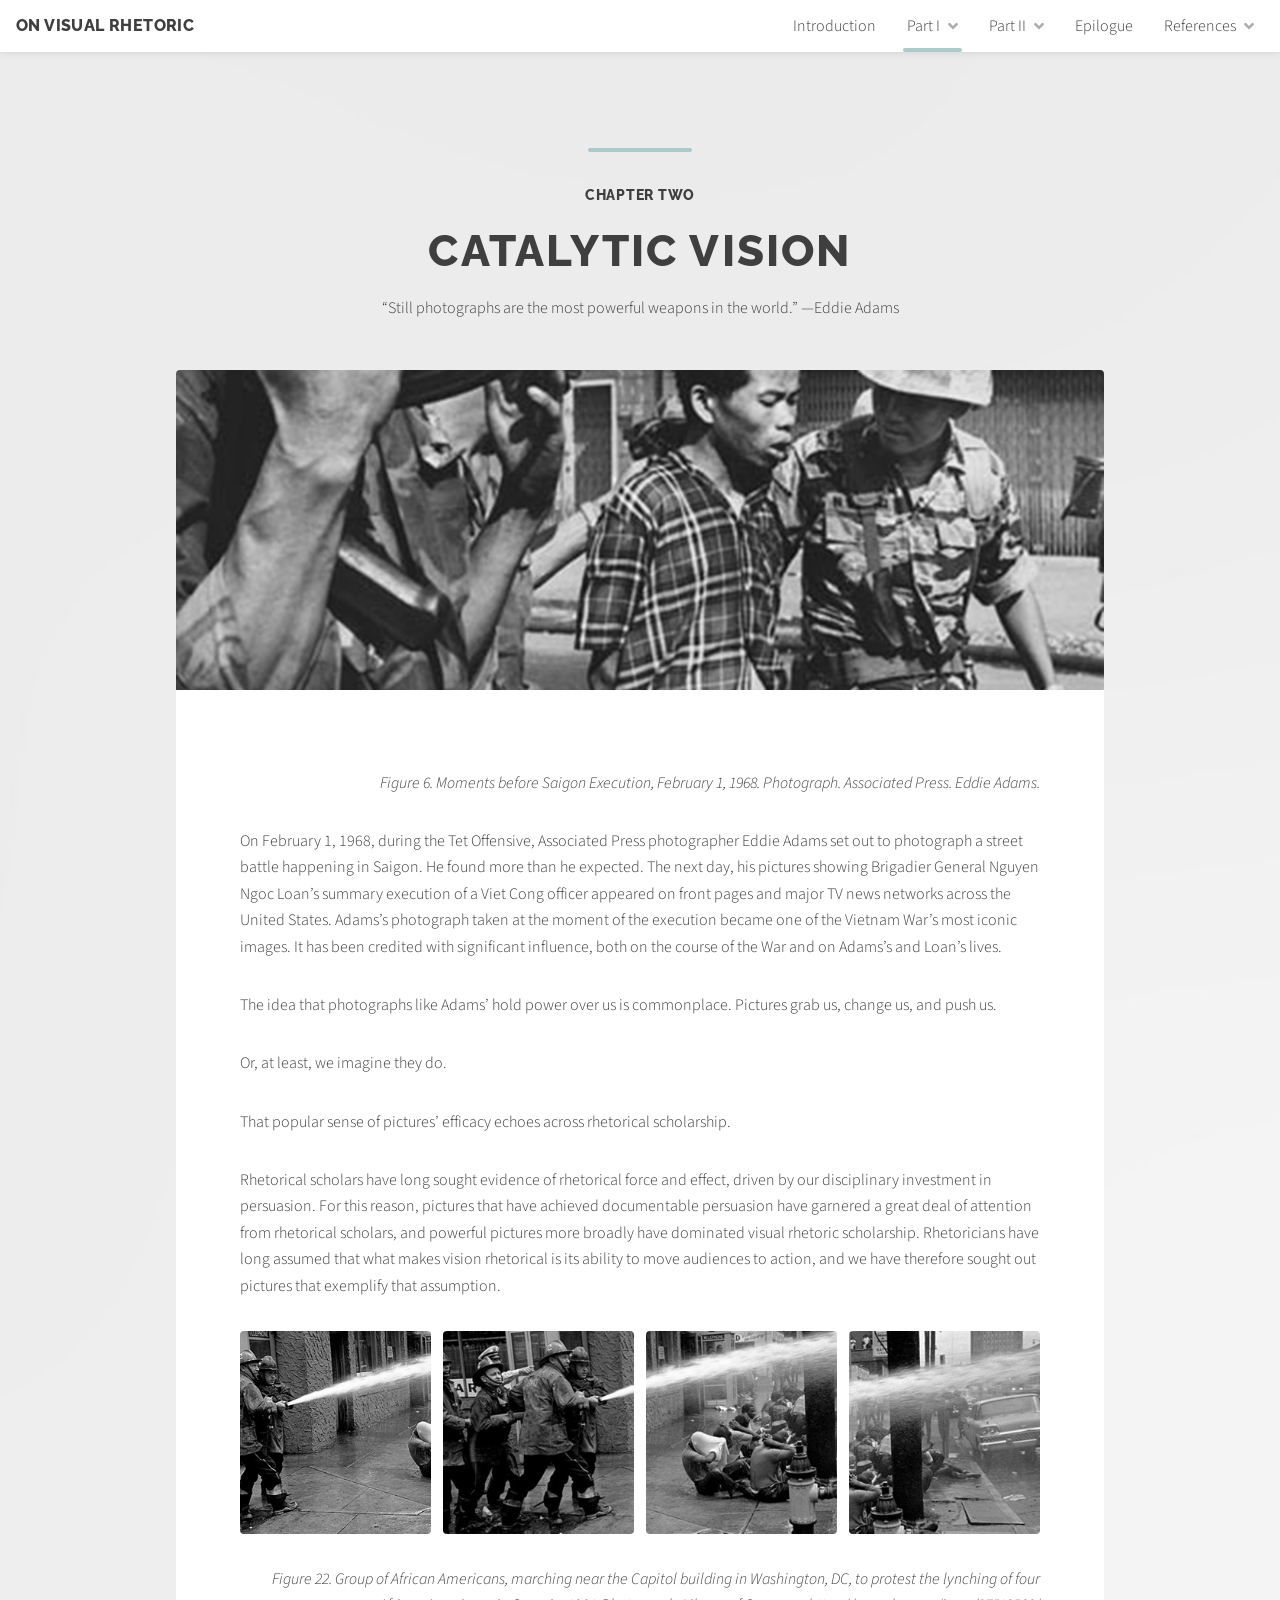
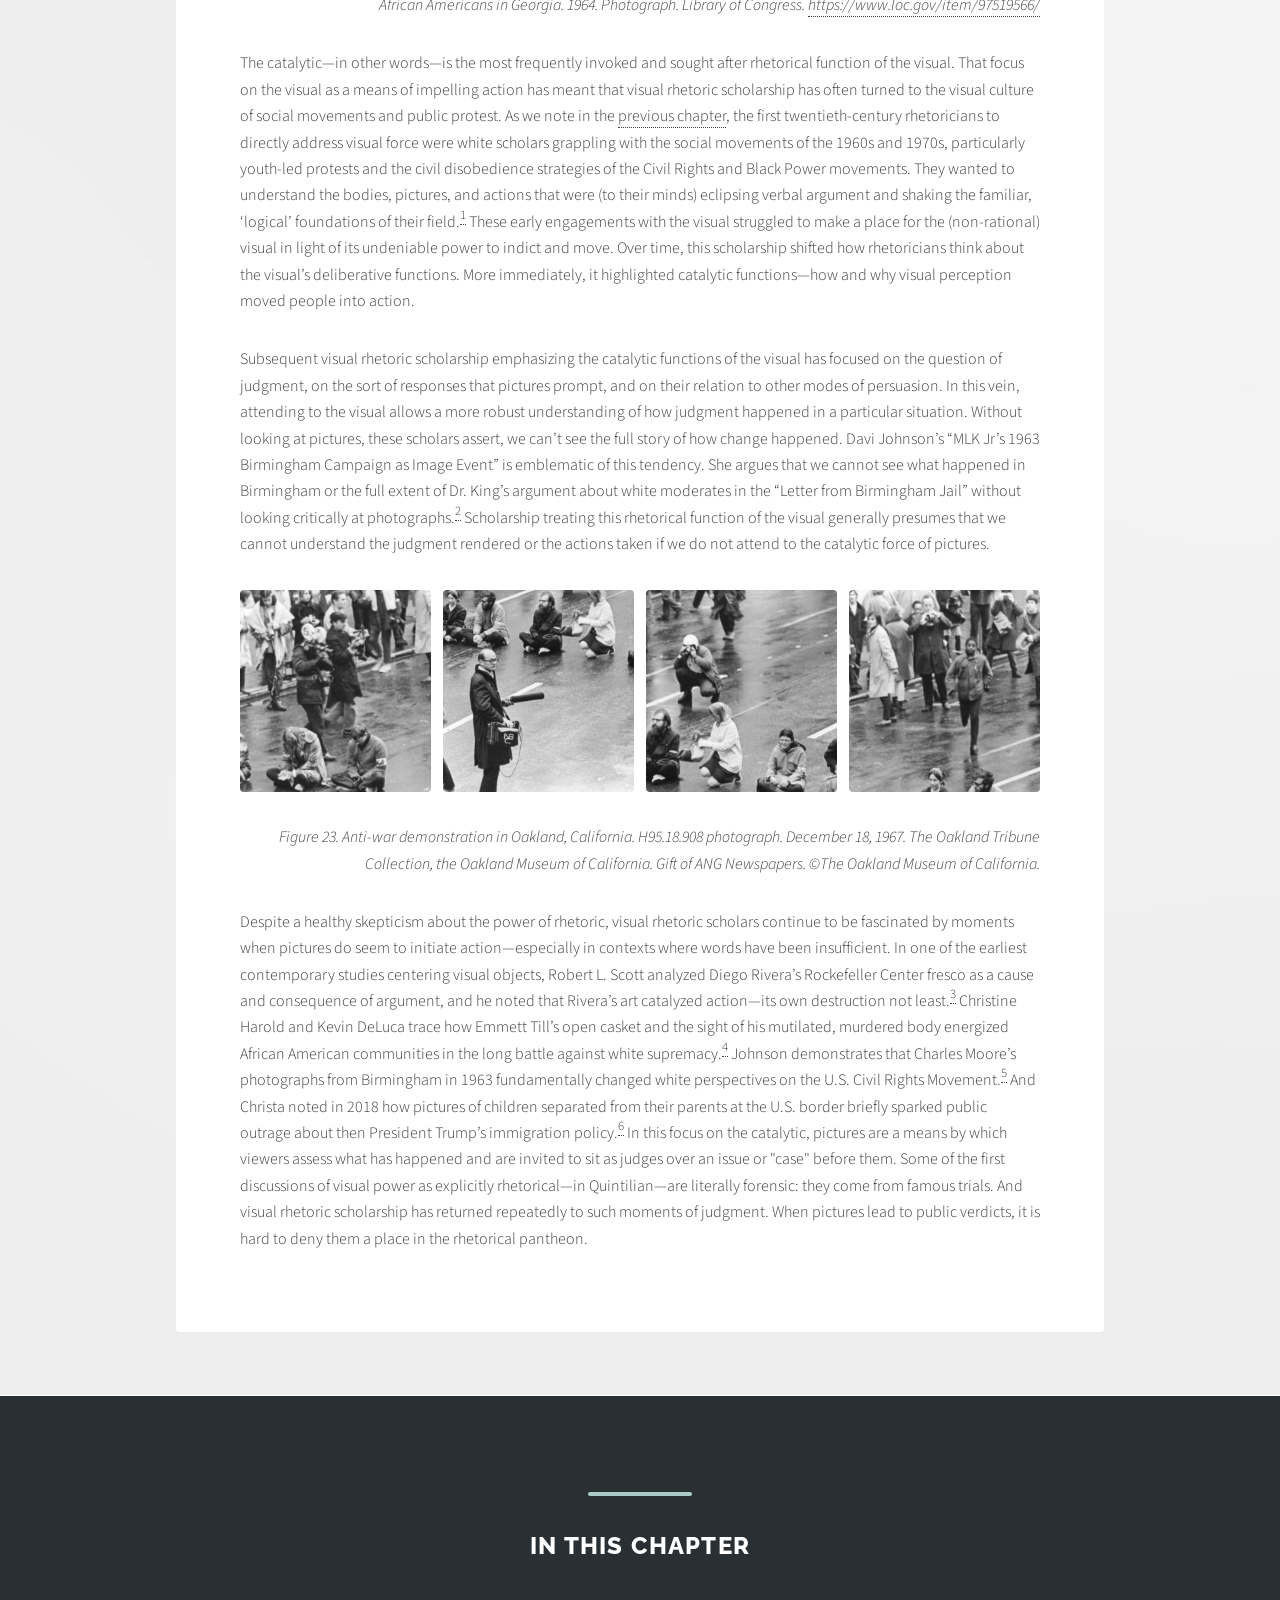
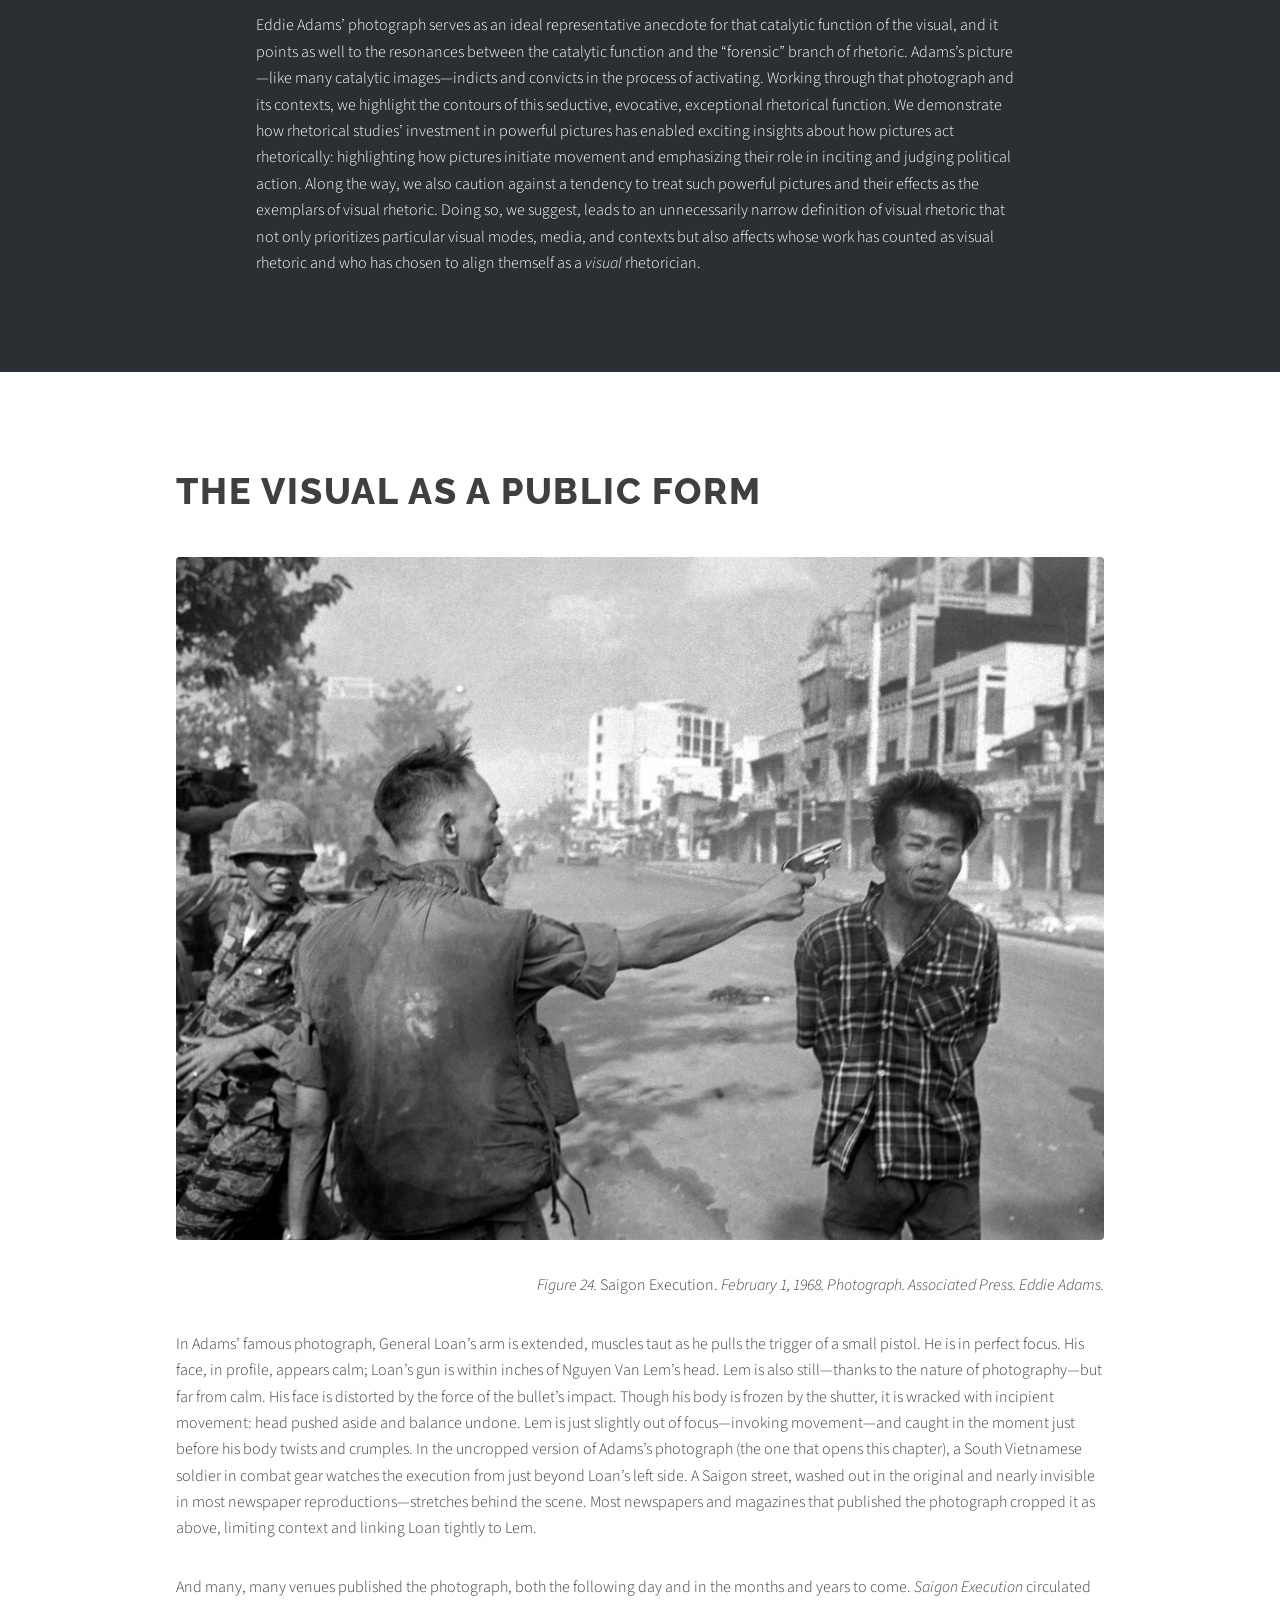
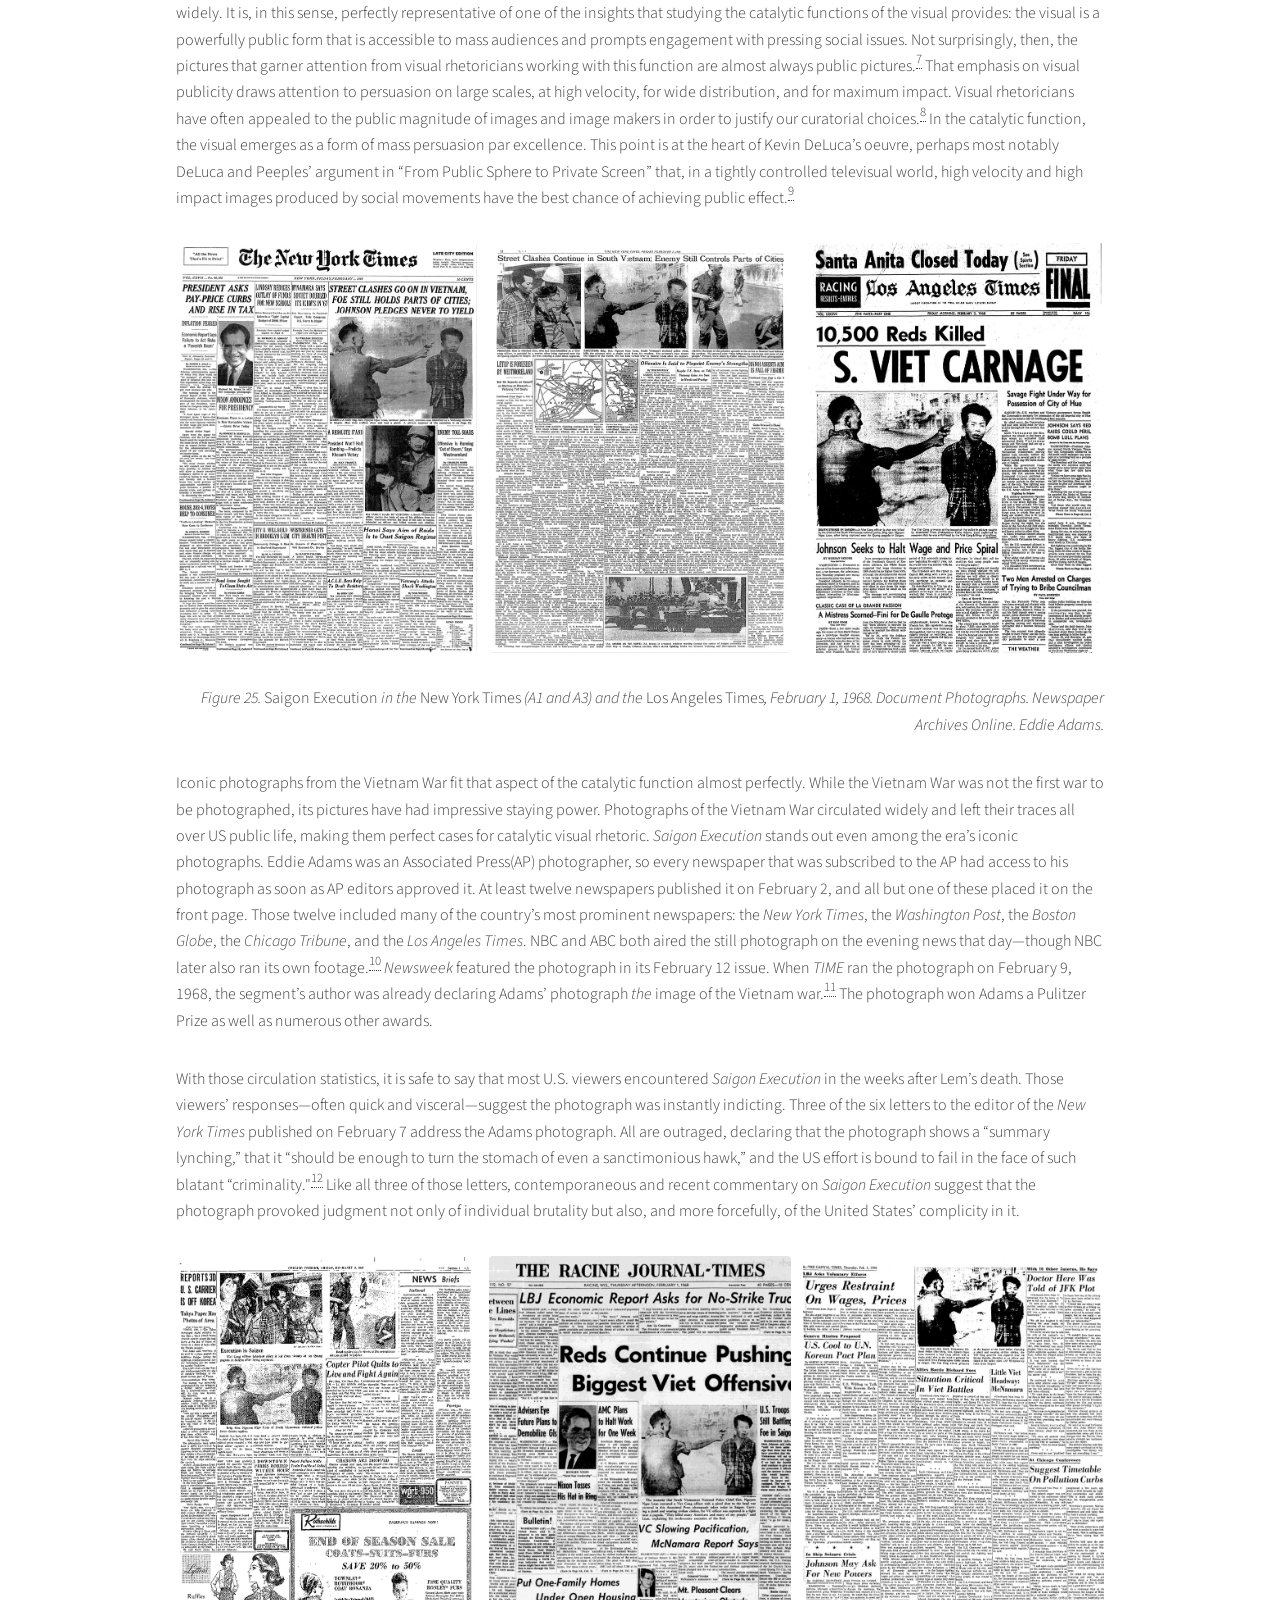
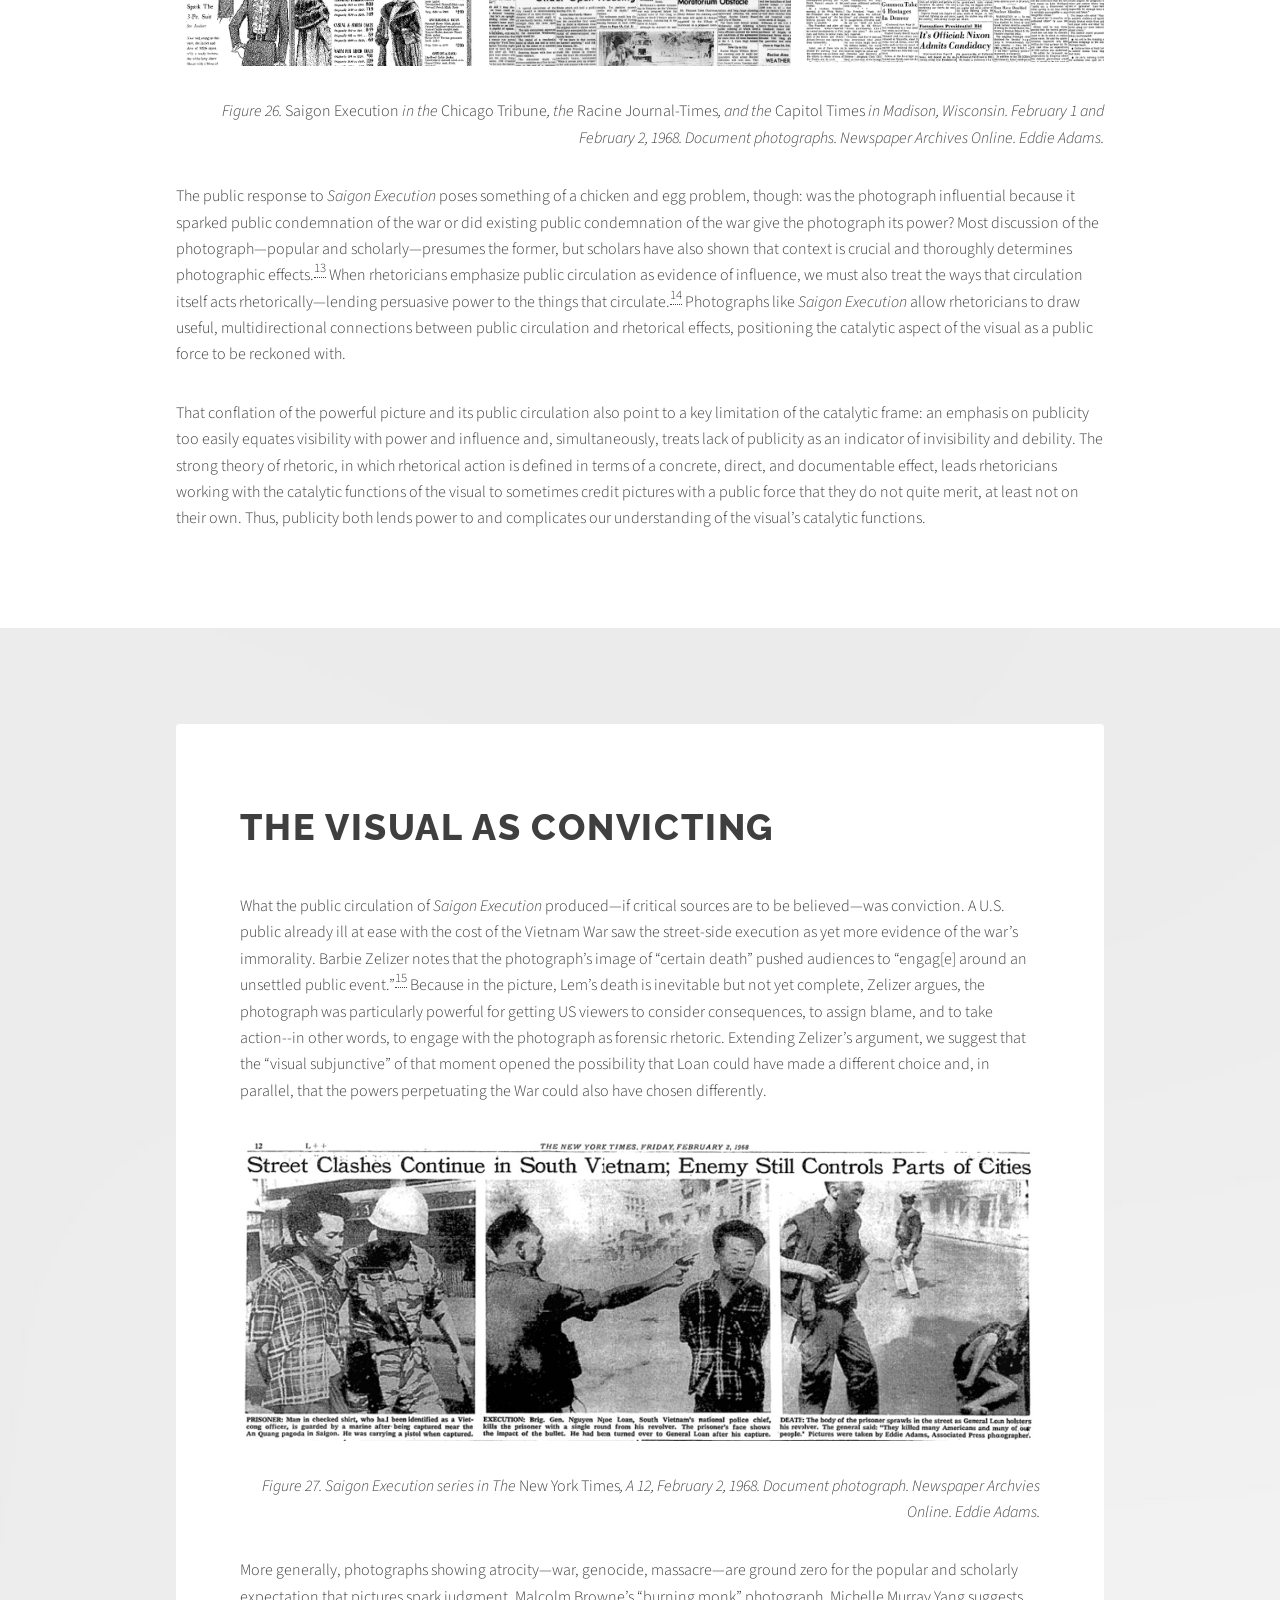
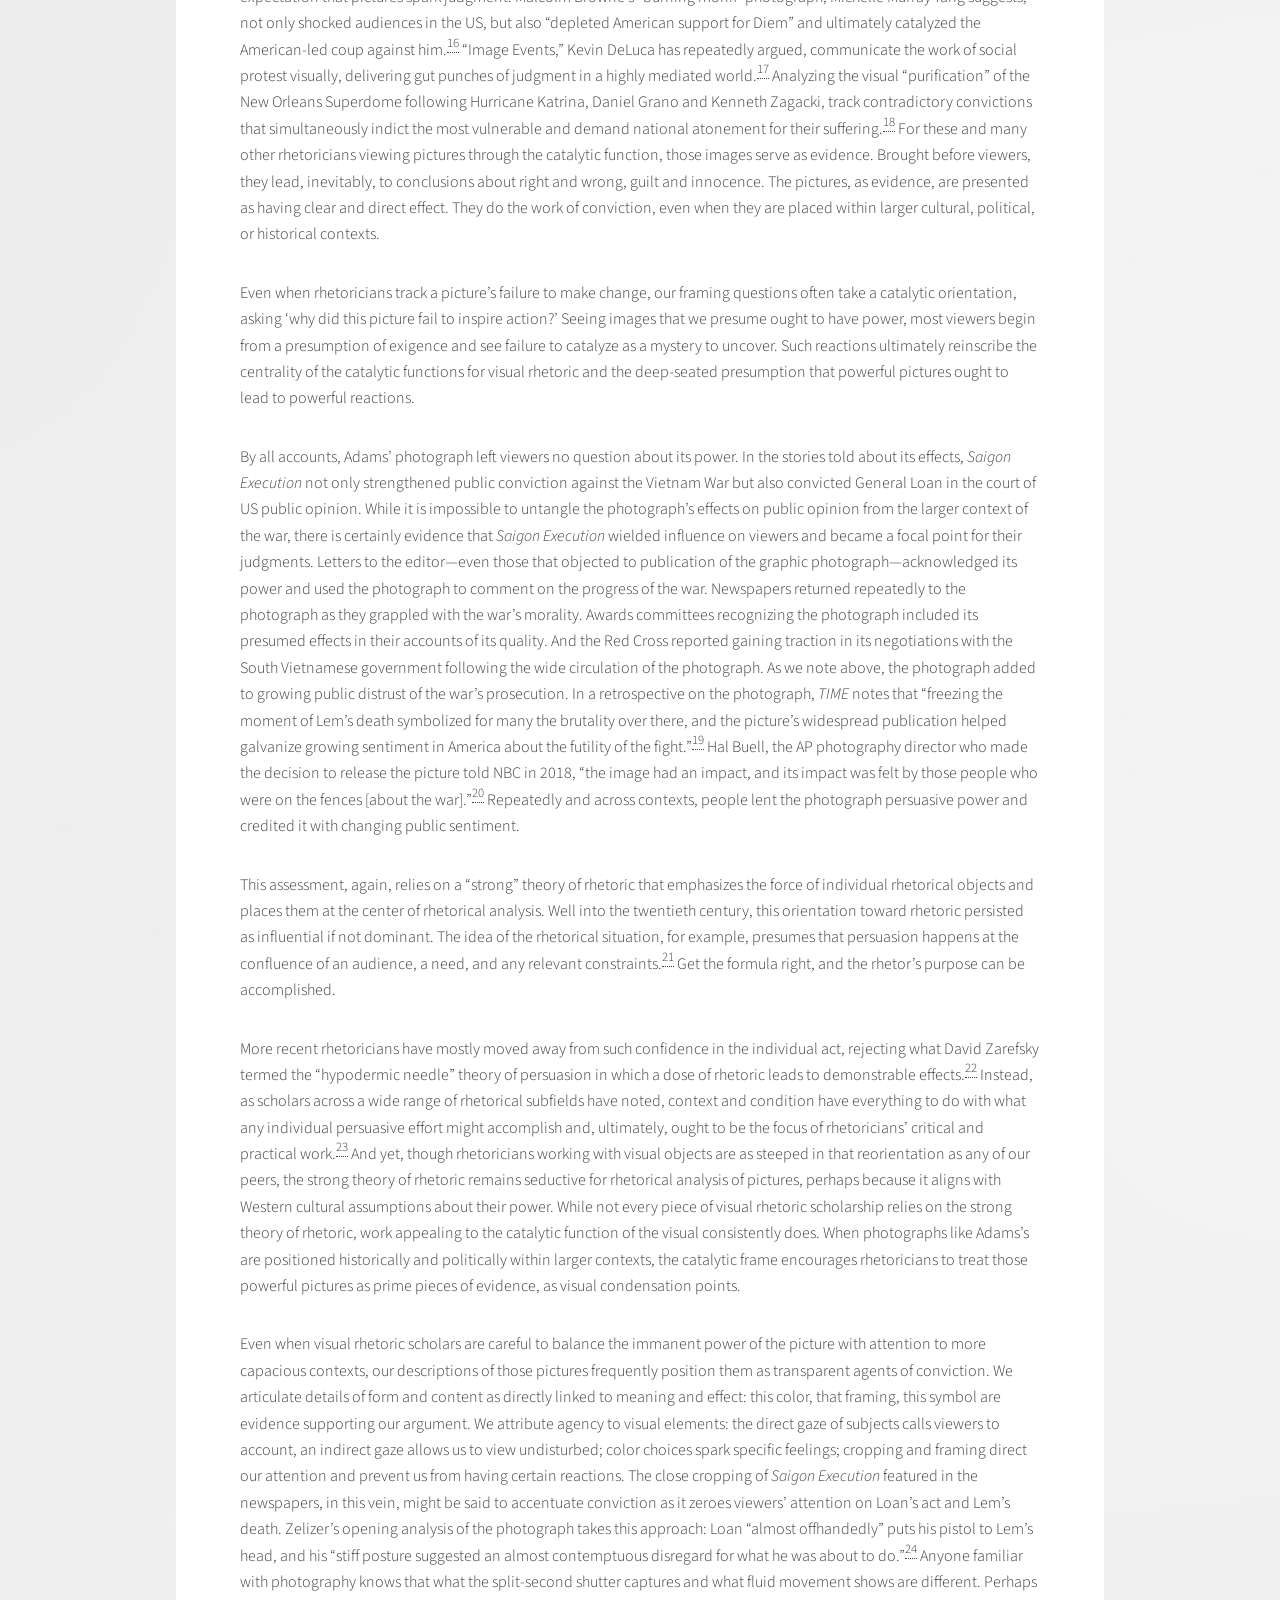
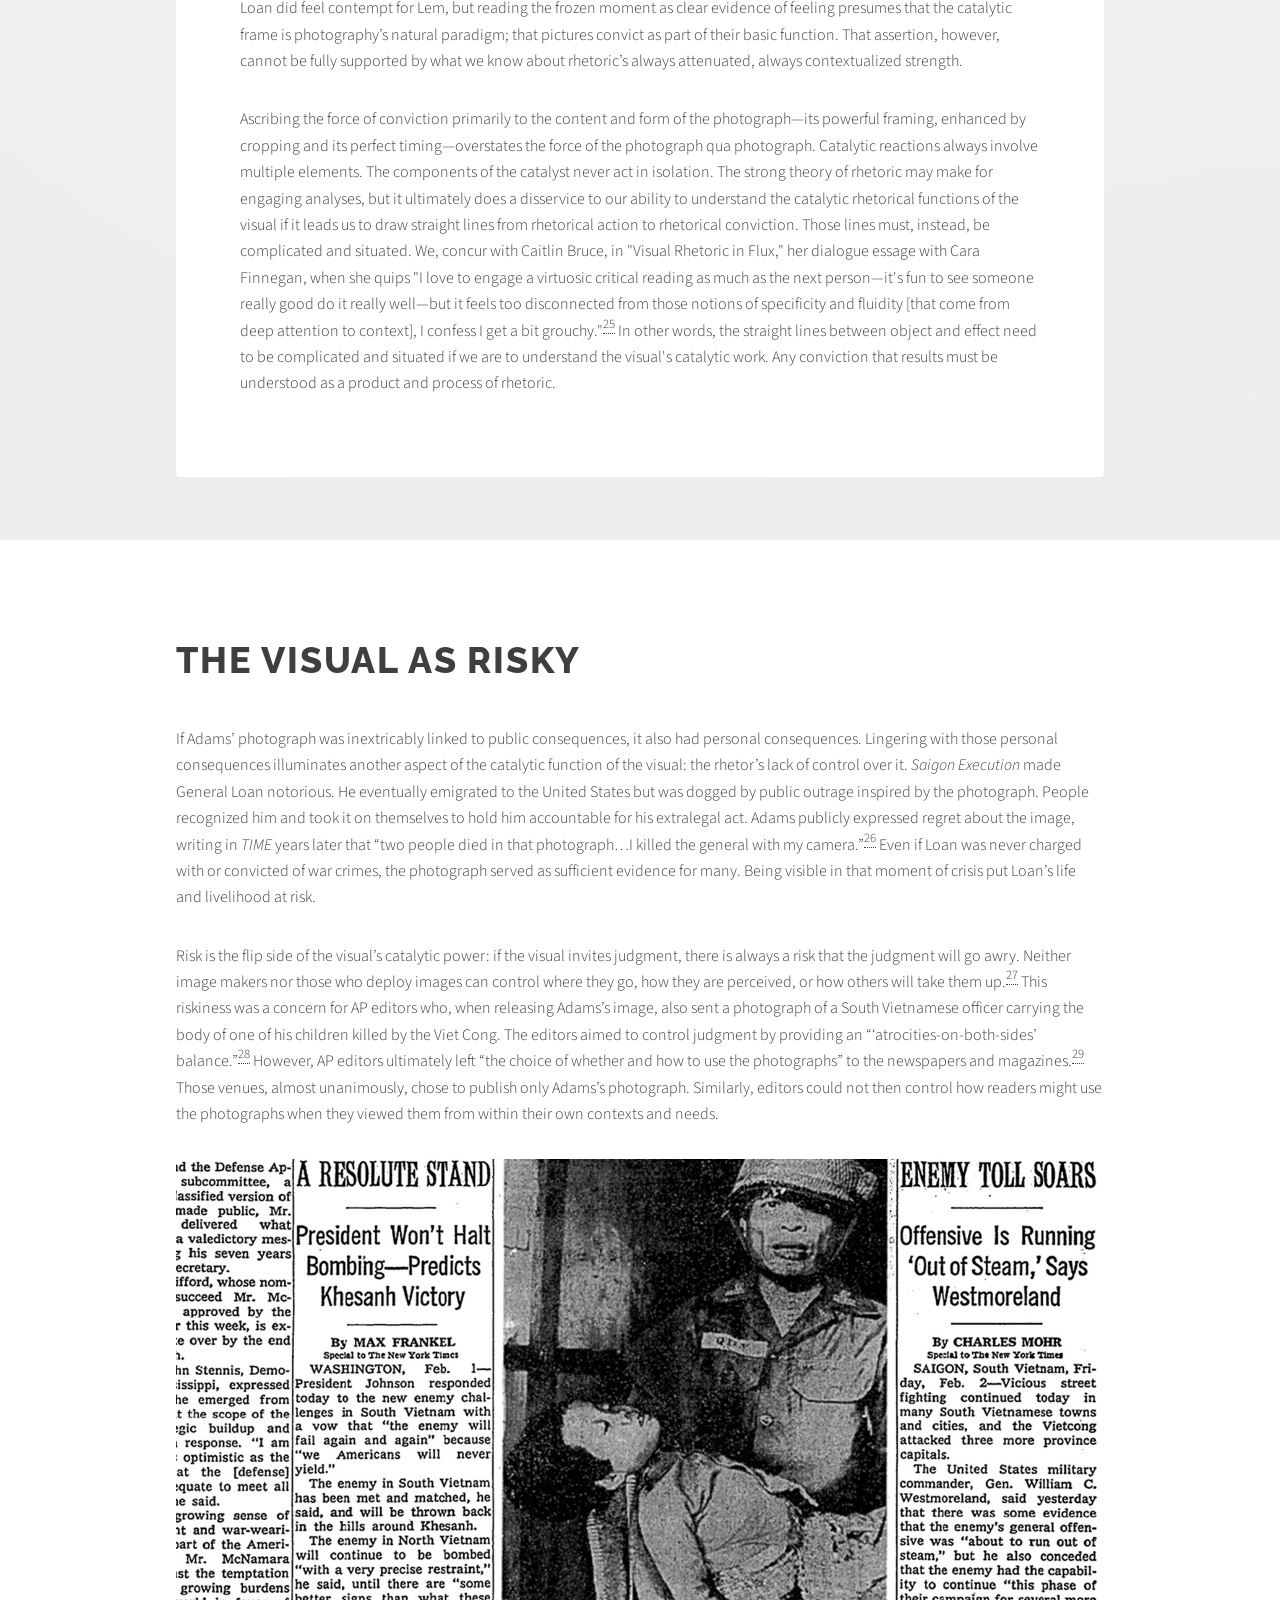
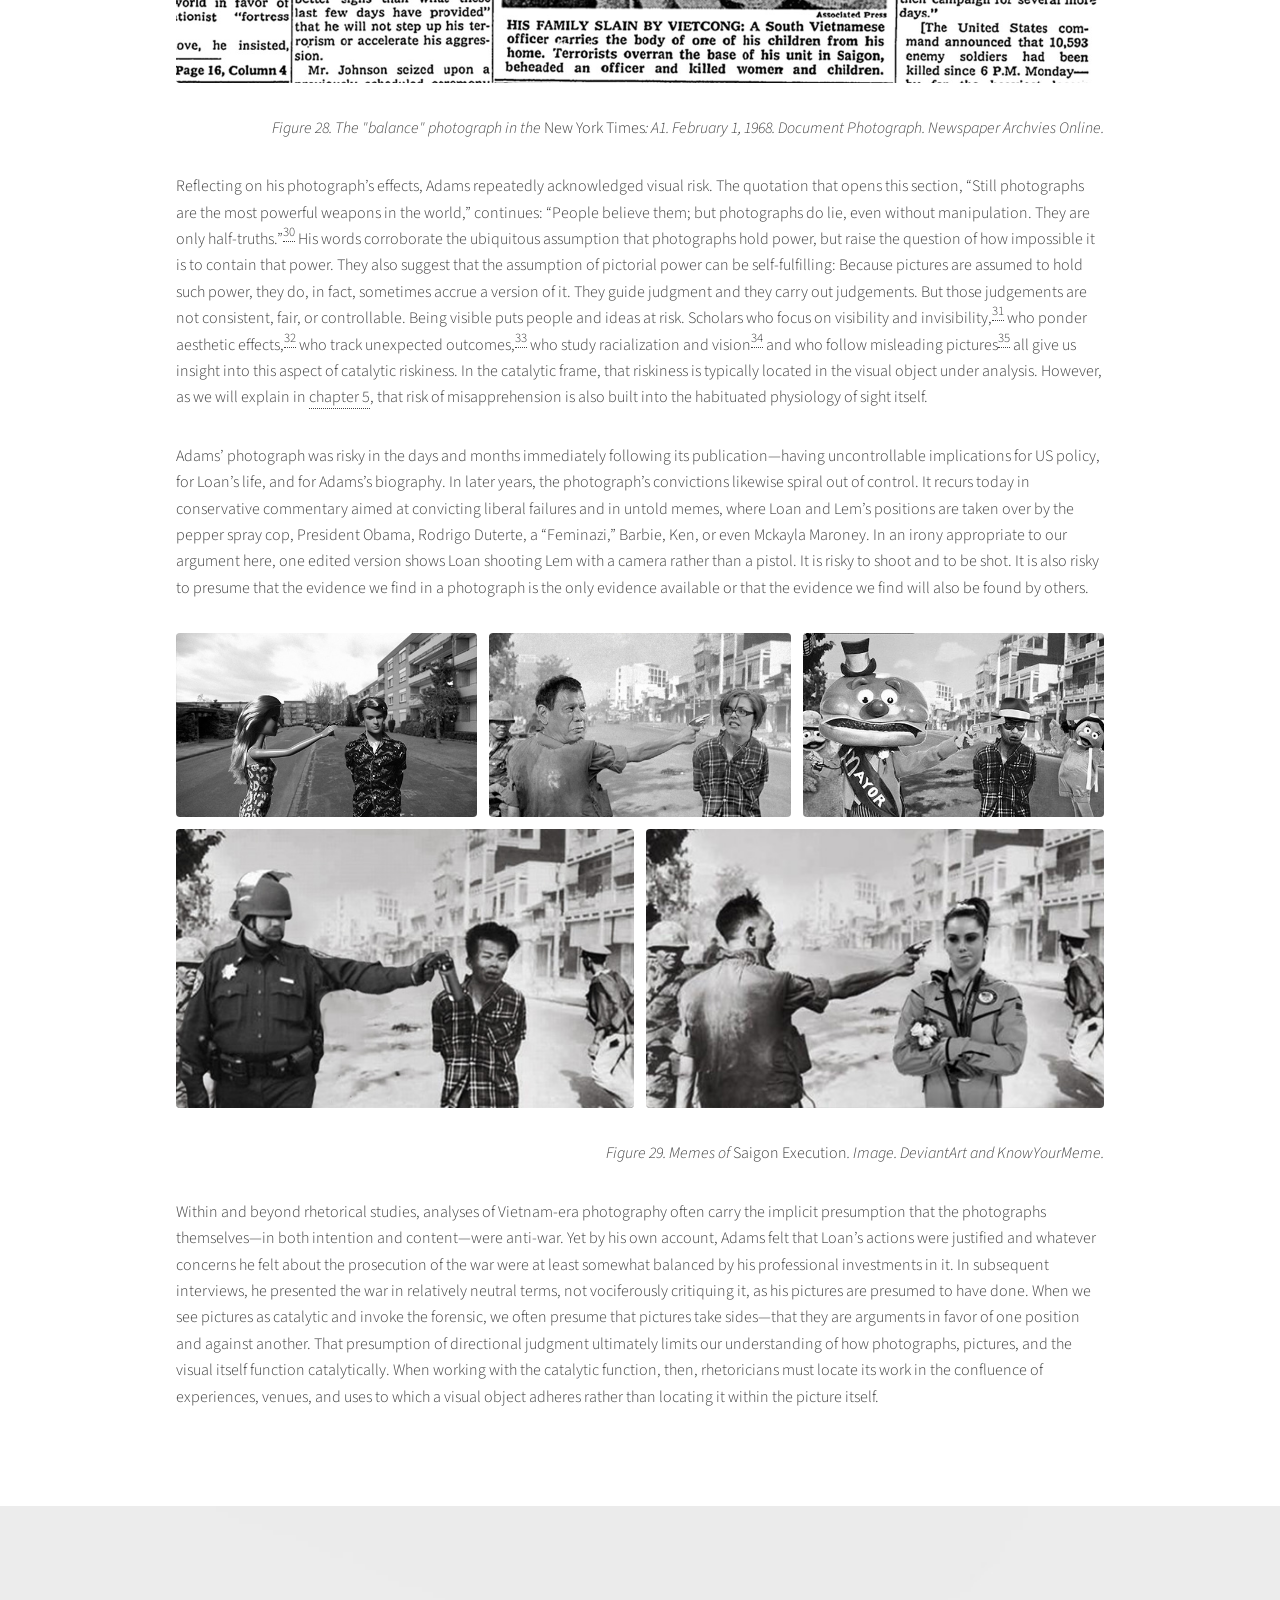
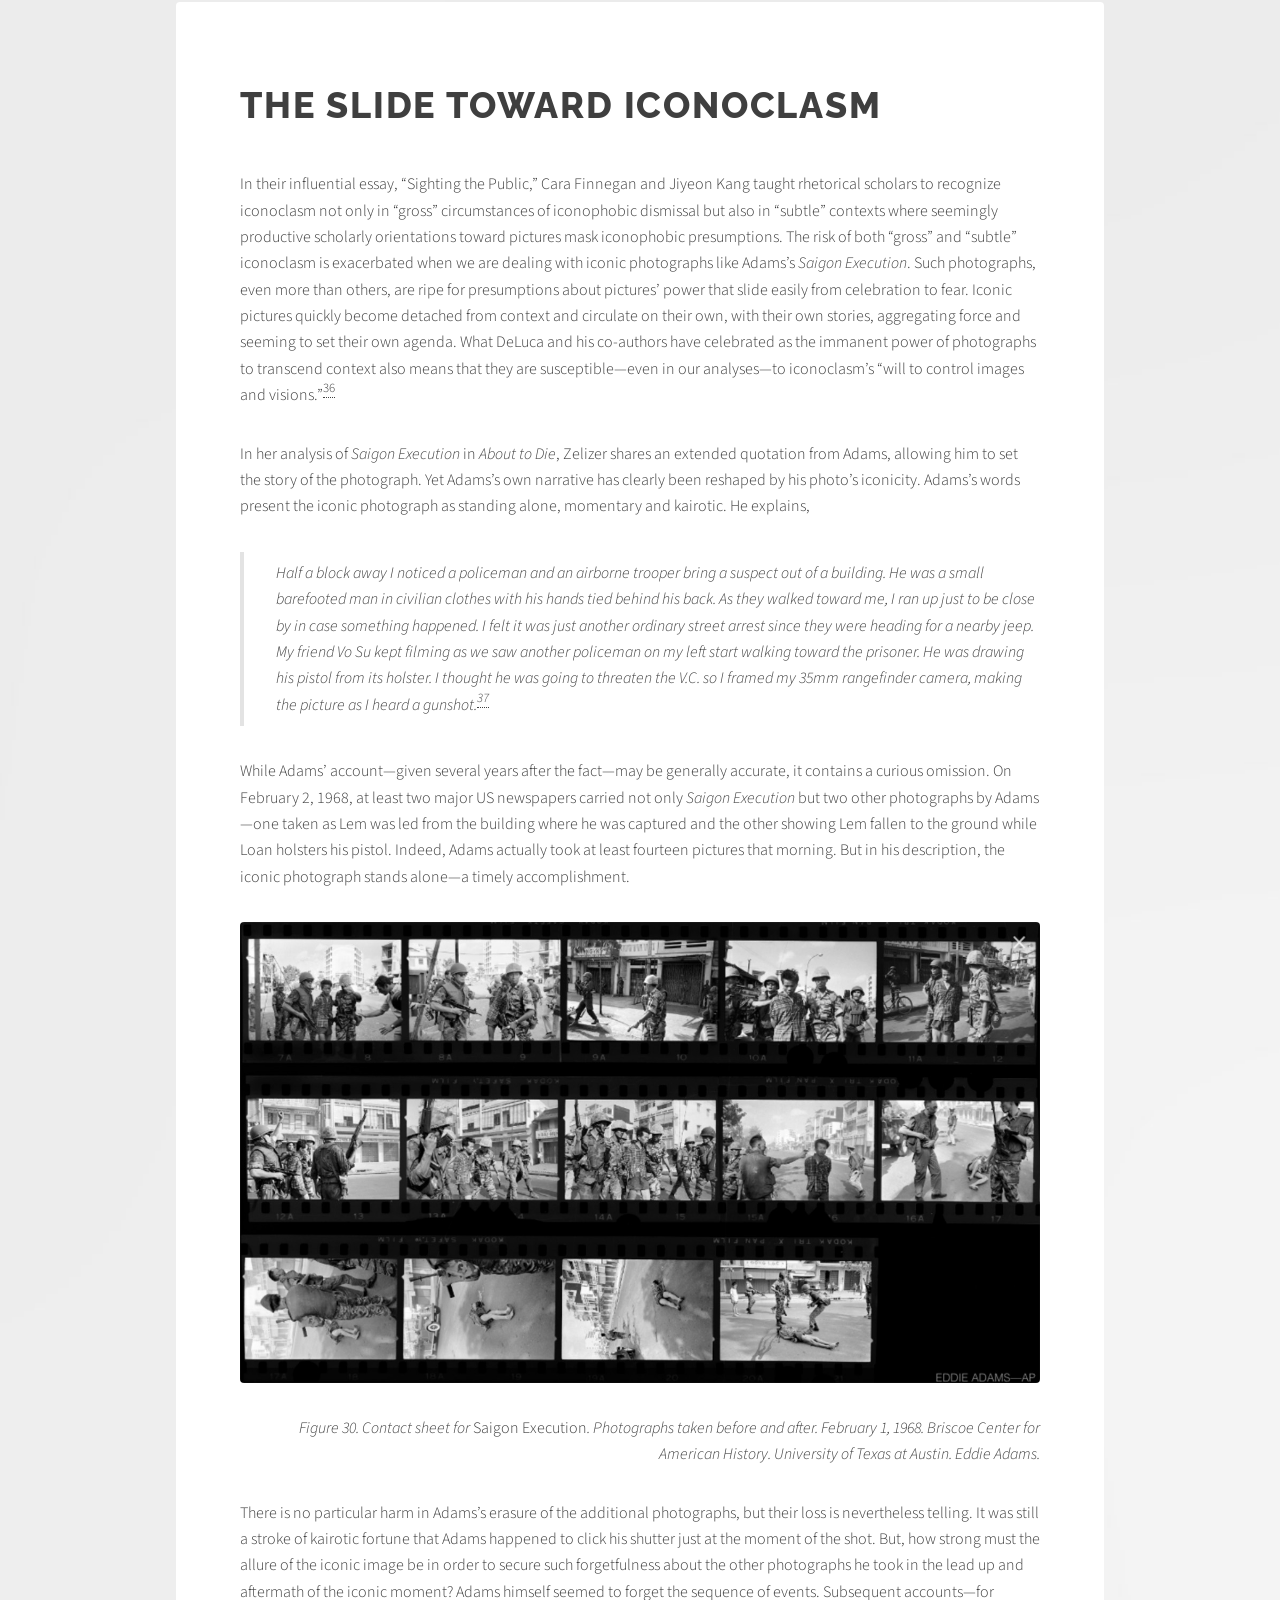
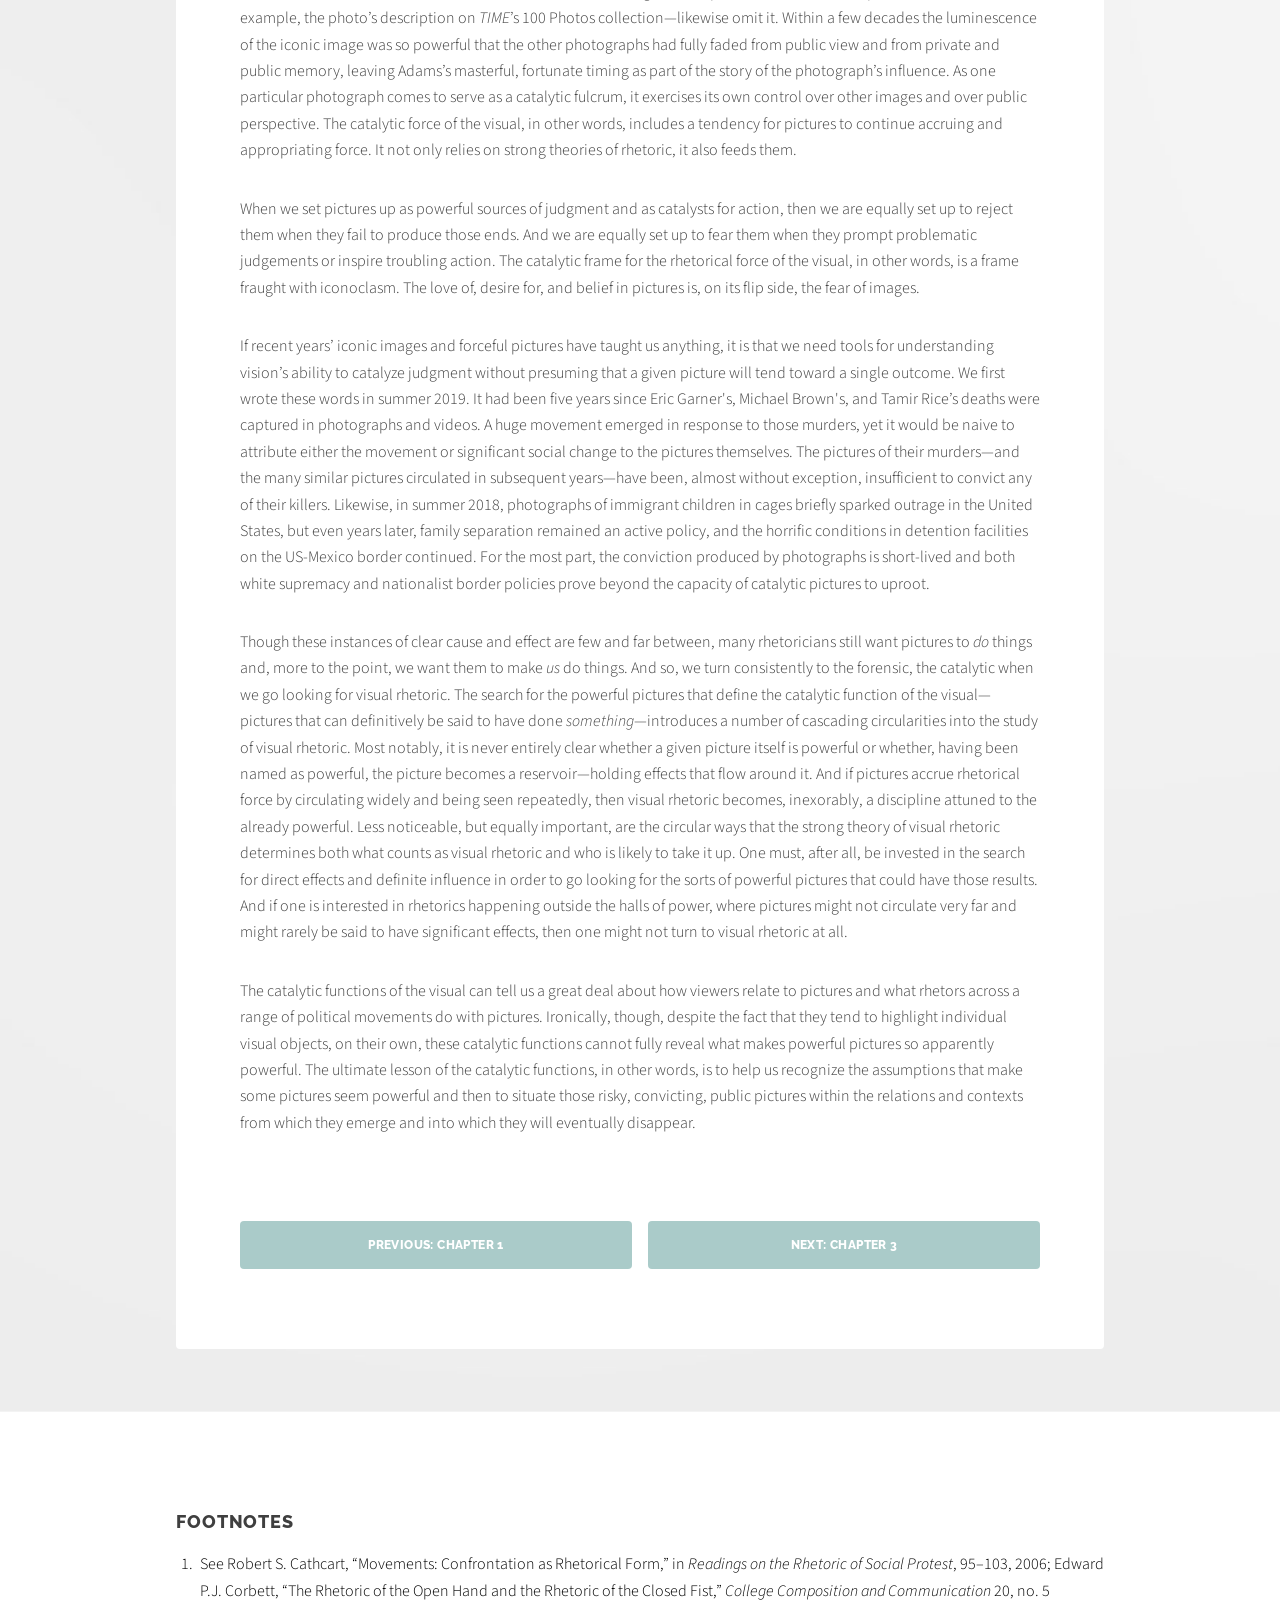
==== commit 59cf5410: "Update chapter2.html" ====
--- a/chapter2.html
+++ b/chapter2.html
@@ -207,7 +207,7 @@
  							<li class="footnote" id="fn:6"> <p>Chrita J. Olson, “On the Border Family Separation Crisis: There Are Enough Pictures Now,” <em>Reading The Pictures</em> (blog), June 18, 2018. <a href="#fnref:6" title="return to article"> ↩</a></p> </li>
  							<li class="footnote" id="fn:7"> <p>Even Maureen Goggin’s work on samplers and Diane Hope’s study of snapshots—though they treat ostensibly more private visual forms—draw attention to the public forces circulating through private contexts. Maureen Daly Goggin, <em>Women and the Material Culture of Needlework and Textiles, 1750-1950</em> (New York: Routledge, 2016); Diane S. Hope, “Memorializing Affluence in the Postwar Family: Kodak’s Colorama in Grand Central Terminal (1950-1990),” in <em>Visual Communication: Perception, Rhetoric, and Technology</em> (New York: Hampton Press, 2005): 91–110. <a href="#fnref:7" title="return to article"> ↩</a></p> </li>
  							<li class="footnote" id="fn:8"> <p>Cara A. Finnegan, “The Critic as Curator,” <em>Rhetoric Society Quarterly</em> 48, no. 4 (August 8, 2018): 405–10; Christa J. Olson, <em>American Magnitude: Hemispheric Vision and Public Feeling in the United States</em>. (Columbus, OH: Ohio State University Press, 2021). <a href="#fnref:8" title="return to article"> ↩</a></p> </li>
-							<li class="footnote" id="fn:9"> <p>As we argue in <a href=chapter6.html">chapter 6</a>, however, such velocity has obscured other pervasive effects of the visual. Kevin Michael DeLuca and Jennifer Peeples, “From Public Sphere to Public Screen: Democracy, Activism, and the ‘Violence’ of Seattle,” <em>Critical Studies in Media Communication</em> 19, no. 2 (June 2002): 125–51. <a href="#fnref:9" title="return to article"> ↩</a></p> </li>
+							<li class="footnote" id="fn:9"> <p>As we argue in <a href="chapter6.html">chapter 6</a>, however, such velocity has obscured other pervasive effects of the visual. Kevin Michael DeLuca and Jennifer Peeples, “From Public Sphere to Public Screen: Democracy, Activism, and the ‘Violence’ of Seattle,” <em>Critical Studies in Media Communication</em> 19, no. 2 (June 2002): 125–51. <a href="#fnref:9" title="return to article"> ↩</a></p> </li>
 							<li class="footnote" id="fn:10"> <p>Adams and an NBC cameraman both caught Lem’s death on film but NBC only realized later that it had footage of the same event. For more, see Barbie Zelizer, <em>About to Die: How News Images Move the Public</em>. (New York: Oxford University Press, 2010). <a href="#fnref:10" title="return to article"> ↩</a></p> </li>
 							<li class="footnote" id="fn:11"> <p>Robert Hamilton, “Image and Context: ‘Execution of a VC Suspect,’” <em>Vietnam Images: War and Representation</em>, ed. Jeffrey Walsh and James Aulich (New York: St. Martin’s Press, 1989), 178. <a href="#fnref:11" title="return to article"> ↩</a></p> </li>
 							<li class="footnote" id="fn:12"> <p>S. Kenneth Nelson, "Letter to the Editor," <em>New York Times</em>, February 7, 1968; Herman Seid, “Letter to the Editor," <em>New York Times</em>, February 7, 1968.  https://www.nytimes.com/1968/02/07/archives/execution-of-vietcong.html<a href="#fnref:12" title="return to article"> ↩</a></p> </li>
